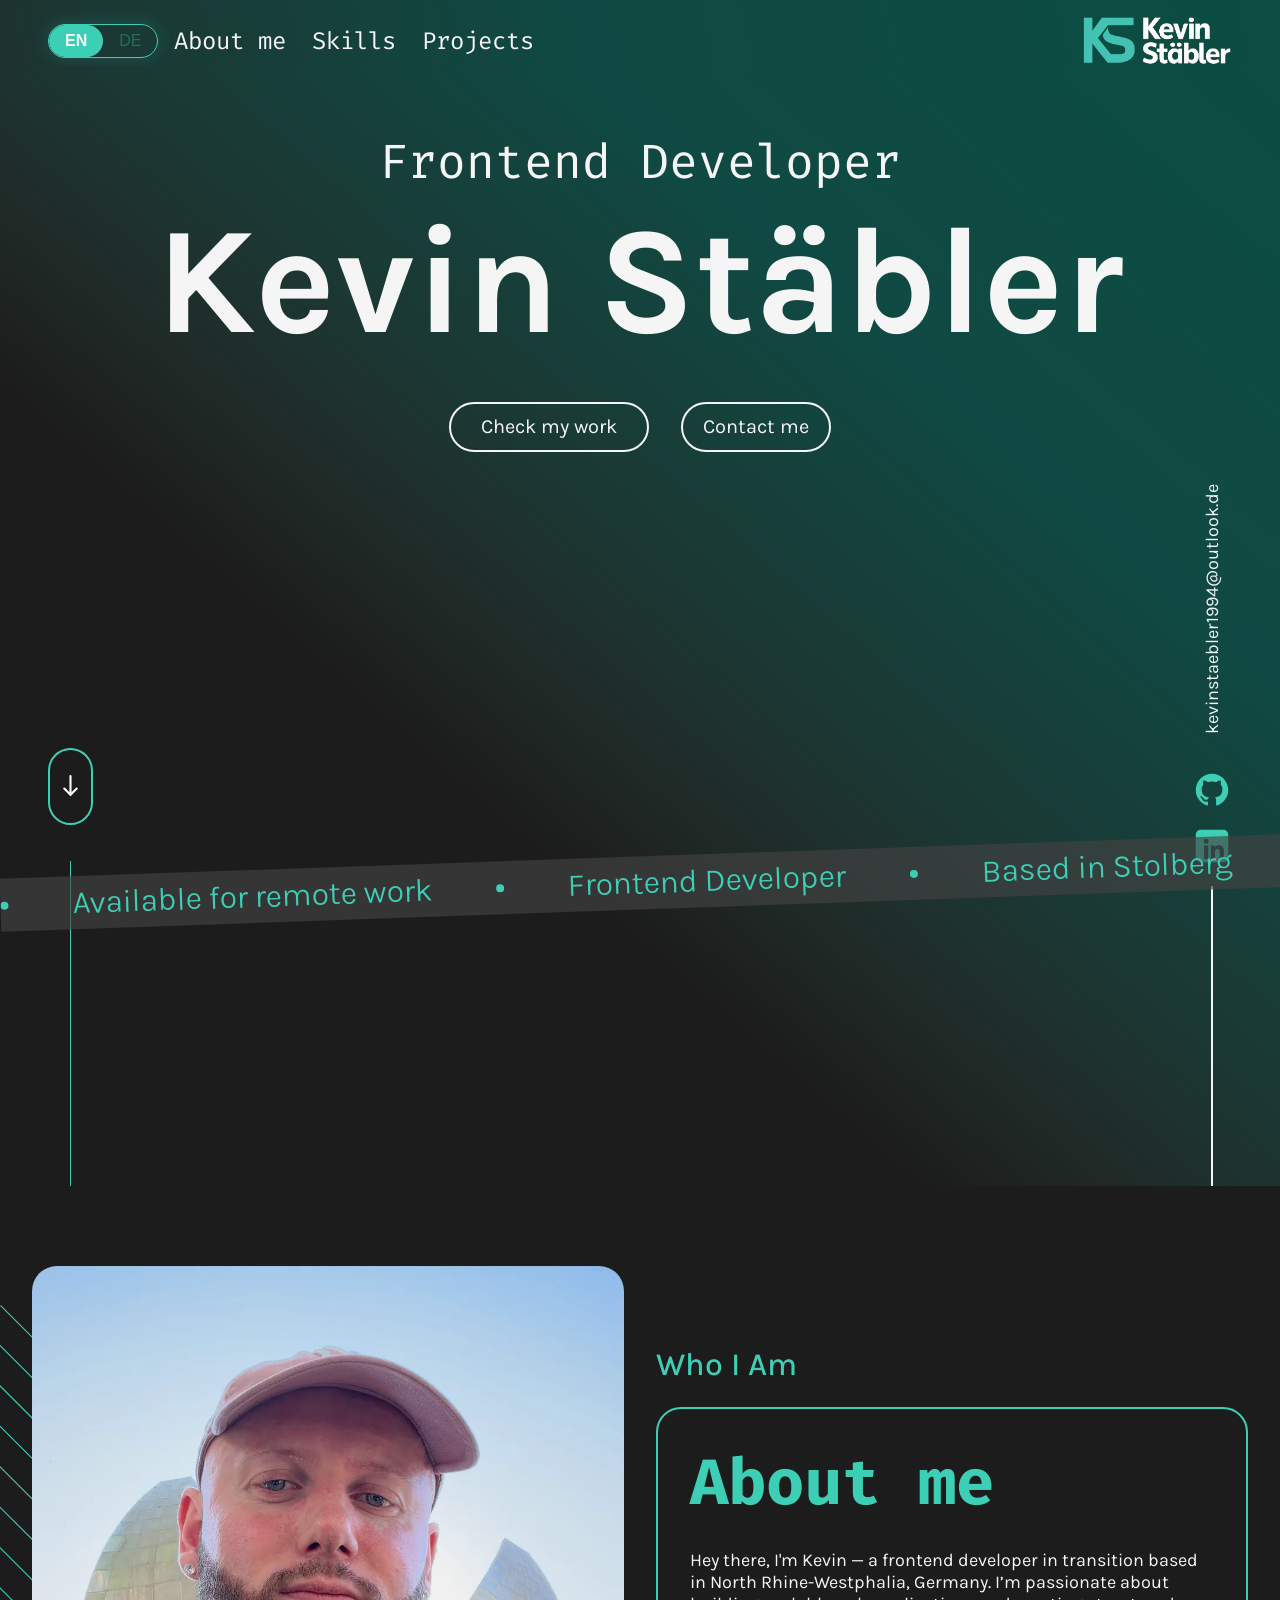
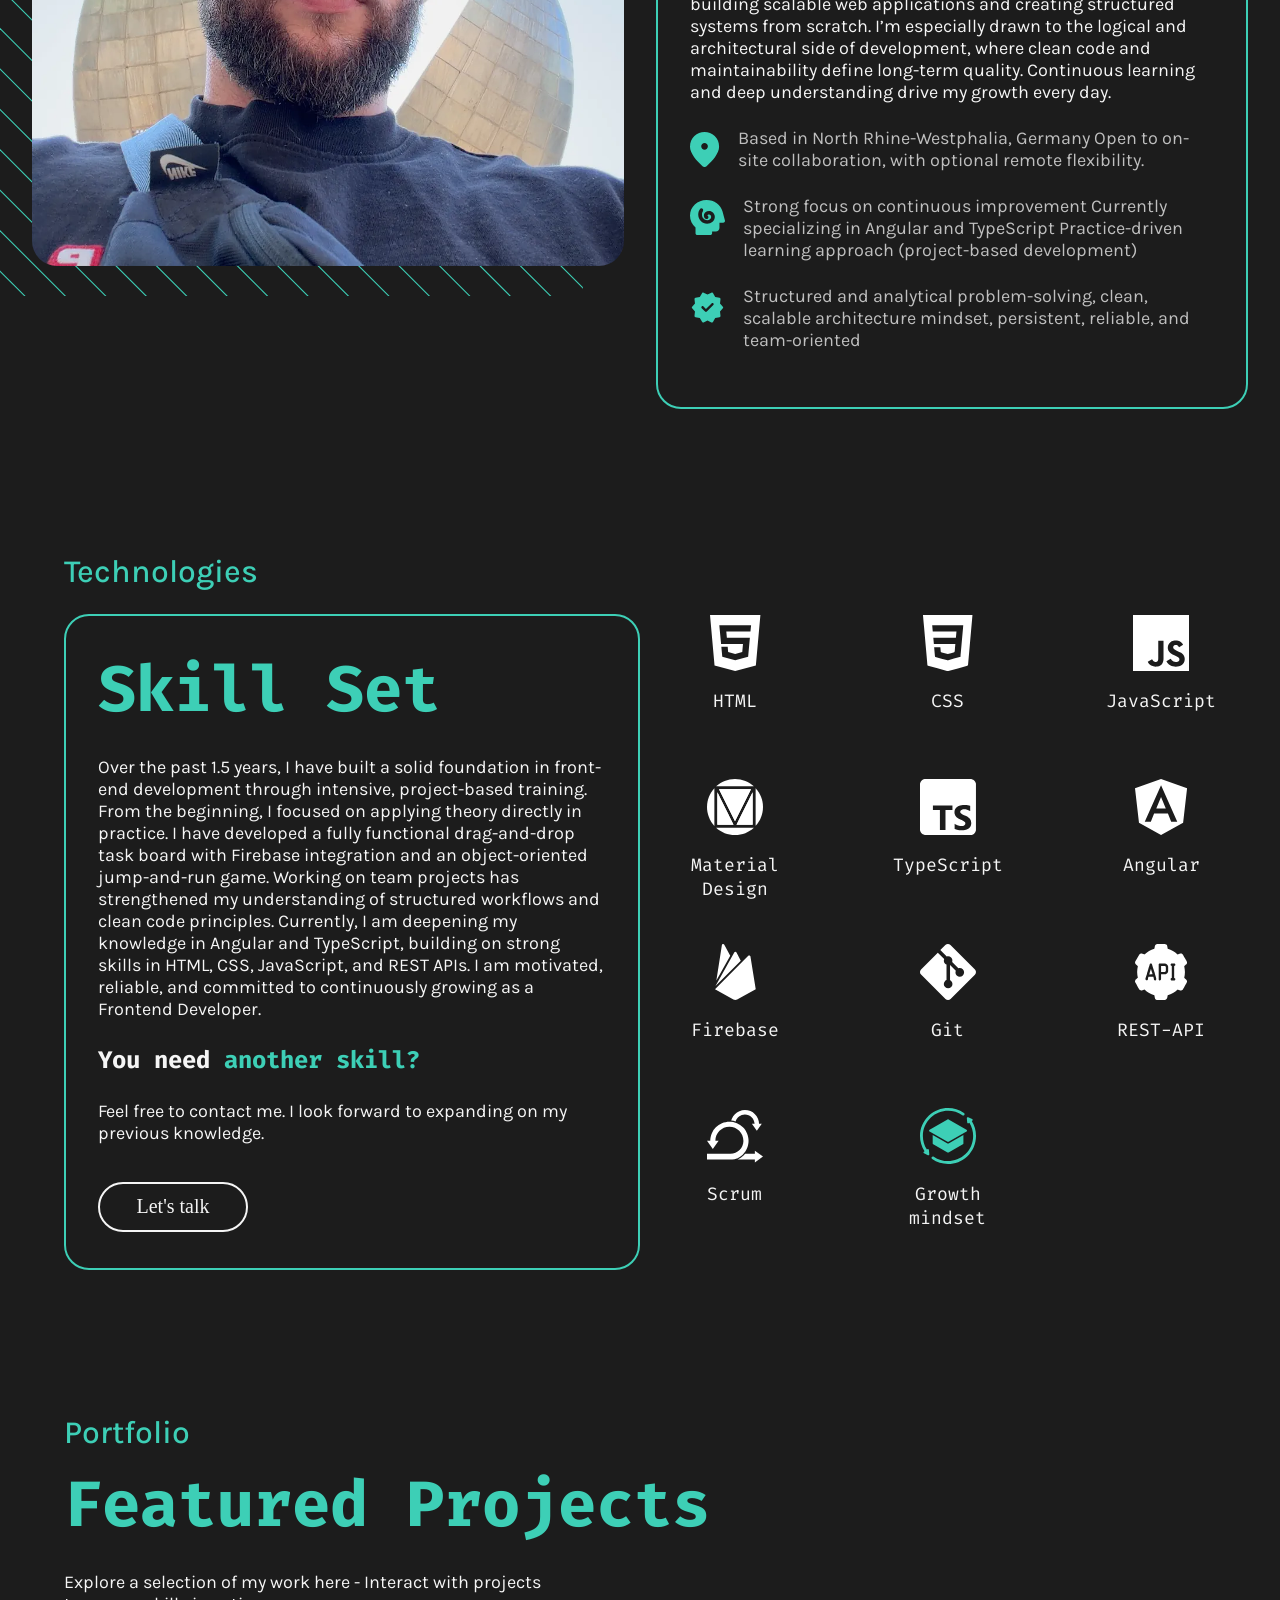
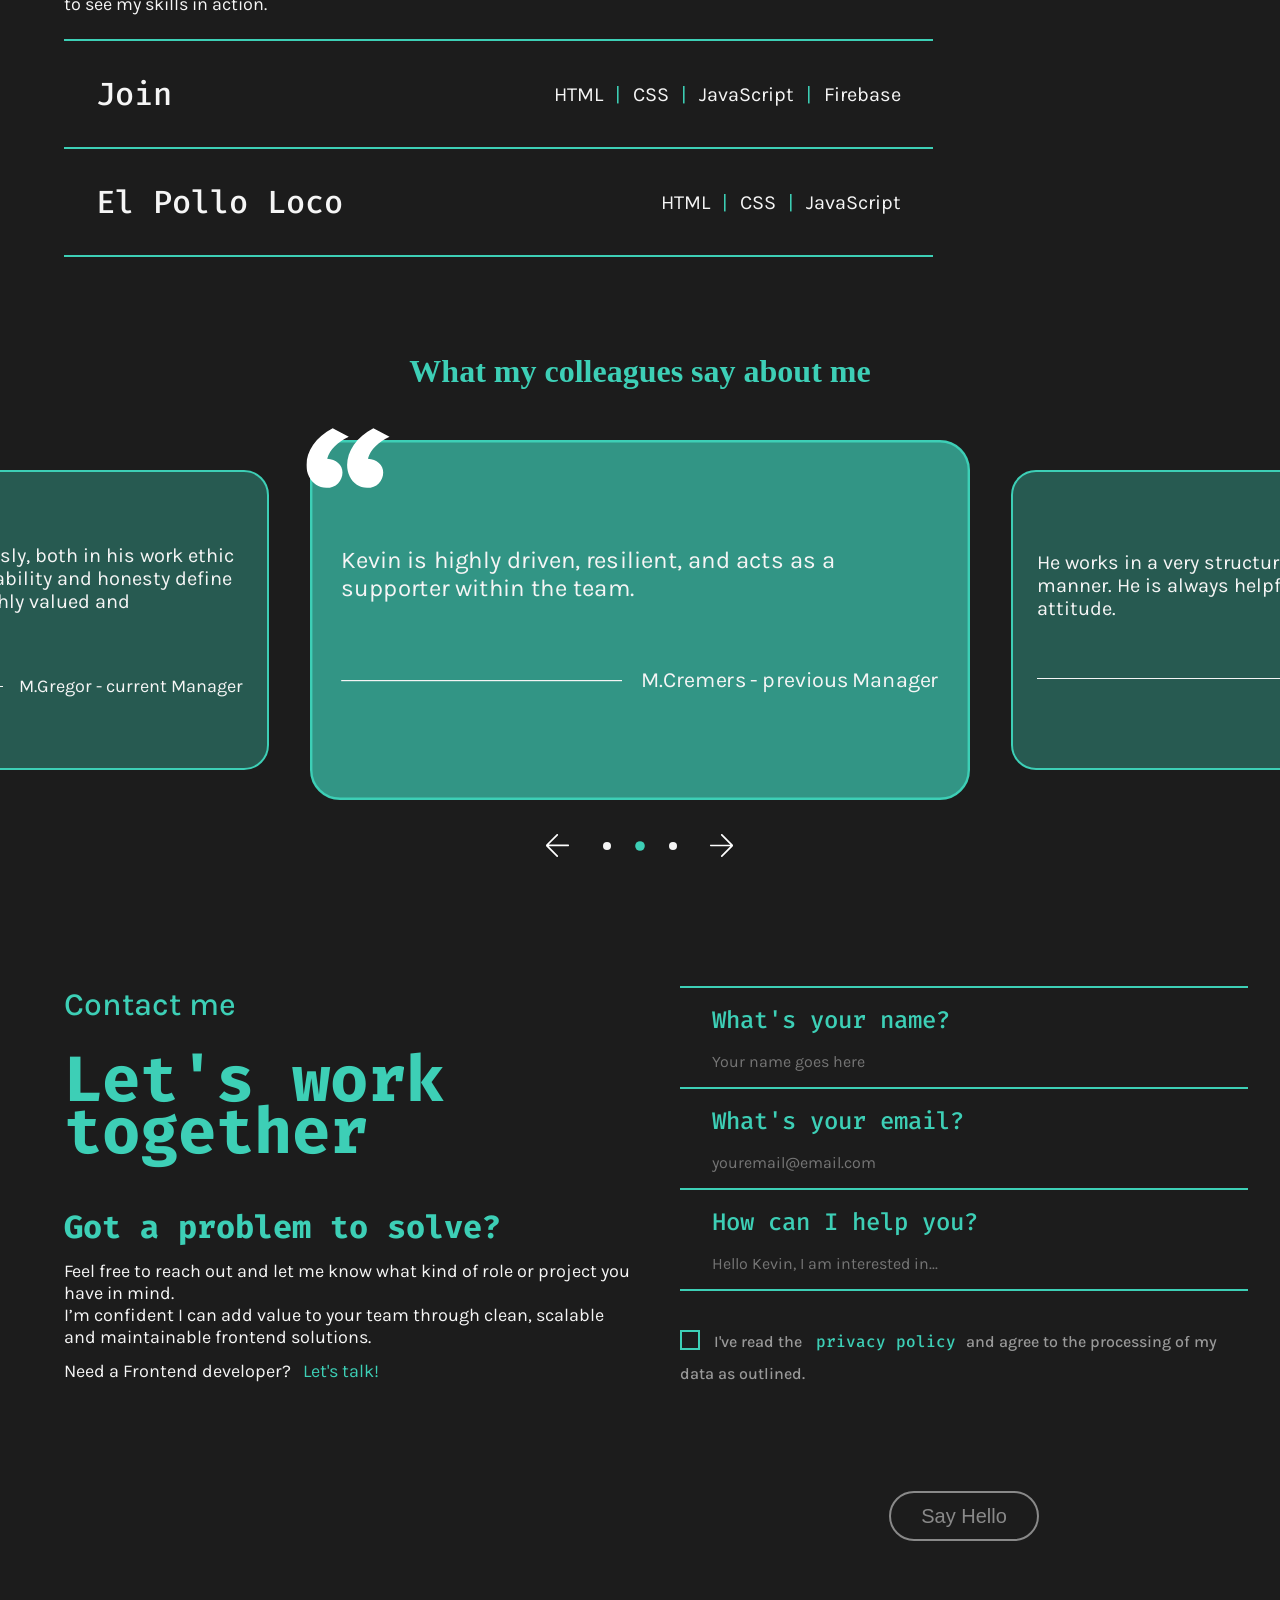
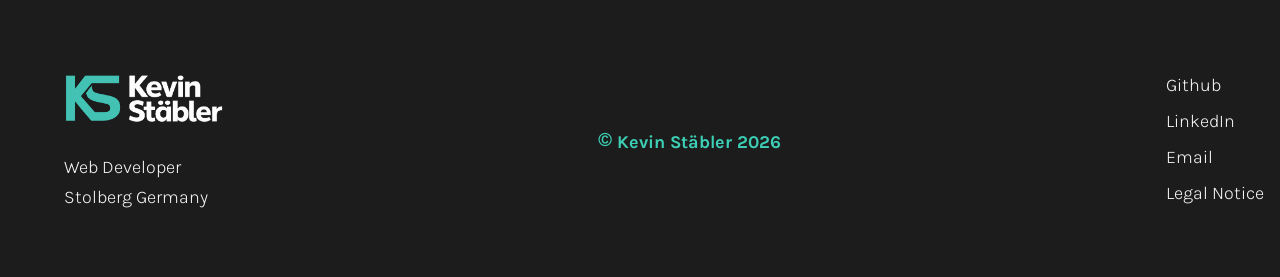
==== index.html @ 2c626080 "bug fixes" ====
<!doctype html>
<html lang="en">
  <head>
    <meta charset="UTF-8" />
    <meta name="viewport" content="width=device-width, initial-scale=1.0" />
    <link rel="stylesheet" href="css/base.css" />
    <link rel="stylesheet" href="css/keyframes.css">
    <link rel="stylesheet" href="css/sections/about.css">
    <link rel="stylesheet" href="css/sections/contact.css">
    <link rel="stylesheet" href="css/sections/footer.css">
    <link rel="stylesheet" href="css/sections/header.css">
    <link rel="stylesheet" href="css/sections/hero.css">
    <link rel="stylesheet" href="css/sections/project-modal.css">
    <link rel="stylesheet" href="css/sections/projects.css">
    <link rel="stylesheet" href="css/sections/references.css">
    <link rel="stylesheet" href="css/sections/skills.css">
    <link rel="stylesheet" href="css/sections/burger.css">

    <title>Portfolio</title>
  </head>
  <body>
    <div class="burger-menu" id="burger">
      <div class="burger-menu__content">
          <a data-i18n="header.about" href="#about">About me</a>
          <a data-i18n="header.skills" href="#skills">Skills</a>
          <a data-i18n="header.projects" href="#projects">Projects</a>
          <div class="lang-switch lang-switch--mobile" role="group" aria-label="Language switch">
          <button data-lang="en" id="lang-switch-en" class="lang-switch__option lang-switch__option--active" type="button" aria-pressed="true">EN</button>
          <button data-lang="de" id="lang-switch-de" class="lang-switch__option" type="button" aria-pressed="false">DE</button>
        </div>
        </div>

        
    </div>
    <header>
      <nav class="header__nav">
        <div class="lang-switch" role="group" aria-label="Language switch">
          <button data-lang="en" id="lang-switch-en" class="lang-switch__option lang-switch__option--active" type="button" aria-pressed="true">EN</button>
          <button data-lang="de" id="lang-switch-de" class="lang-switch__option" type="button" aria-pressed="false">DE</button>
        </div>
        <div class="header__menu">
          <a data-i18n="header.about" href="#about">About me</a>
          <a data-i18n="header.skills" href="#skills">Skills</a>
          <a data-i18n="header.projects" href="#projects">Projects</a>
        </div>
      </nav>
      <div class="header__logo">
        <img class="header__logo-image header__logo-image--default desktop"
          src="assets/images/name-default.png" alt="" />

        <img class="header__logo-image header__logo-image--hover desktop"
          src="assets/images/name-hover.png" alt="" />

        <img class="header__logo-image header__logo-image--default mobile"
          src="assets/images/initials-default.png" alt="" />

        <img class="header__logo-image header__logo-image--hover mobile"
          src="assets/images/initials-hover.png" alt="" />
      </div>

      <div class="header__burger dNone" id="burger-button">
        <img class="header__burger-image header__burger-image--default" src="assets/icons/burger-default.svg" alt="">
        <img class="header__burger-image header__burger-image--hover" src="assets/icons/burger-pressed.svg" alt="">
      </div>

    </header>
    <main>
      <section class="hero" id="hero">
        <div class="hero__main">
          <h1>Frontend Developer</h1>
          <h2>Kevin Stäbler</h2>
        </div>
        <div class="hero__main-buttons">
          <a class="hero__button hero__button--left" href="#projects">
            <span class="slide-wrapper slide-wrapper--left">
              <span data-i18n="hero.button_left" class="slide-text slide-text-1">Check my work</span>
              <span data-i18n="hero.button_left" class="slide-text slide-text-2">Check my work</span>
            </span>
          </a>

          <a class="hero__button hero__button--right" href="#contact">
            <span class="slide-wrapper slide-wrapper--right">
              <span data-i18n="hero.button_right" class="slide-text slide-text-1">Contact me</span>
              <span data-i18n="hero.button_right" class="slide-text slide-text-2">Contact me</span>
            </span>
          </a>
        </div>
  
        <div class="hero__side-elements">
          <div class="banner">
          <div class="banner__track">
            <p class="banner__status">
              <span class="banner__dot"></span>
              <span data-i18n="banner.remote">Available for remote work</span>

              <span class="banner__dot"></span>
              <span data-i18n="banner.job">Frontend Developer</span>

              <span class="banner__dot"></span>
              <span data-i18n="banner.location">Based in Stolberg</span>

              <span class="banner__dot"></span>
              <span data-i18n="banner.status">Open to work</span>
            </p>

            <p class="banner__status">
              <span class="banner__dot"></span>
              <span data-i18n="banner.remote">Available for remote work</span>

              <span class="banner__dot"></span>
              <span data-i18n="banner.job">Frontend Developer</span>

              <span class="banner__dot"></span>
              <span data-i18n="banner.location">Based in Stolberg</span>

              <span class="banner__dot"></span>
              <span data-i18n="banner.status">Open to work</span>
            </p>

            <p class="banner__status">
              <span class="banner__dot"></span>
              <span data-i18n="banner.remote">Available for remote work</span>

              <span class="banner__dot"></span>
              <span data-i18n="banner.job">Frontend Developer</span>

              <span class="banner__dot"></span>
              <span data-i18n="banner.location">Based in Stolberg</span>

              <span class="banner__dot"></span>
              <span data-i18n="banner.status">Open to work</span>
            </p>
          </div>
        </div>
          <div class="hero__side-left">
            <span class="image-wrapper"> <img src="assets/icons/arrow-down.svg" alt="" /></span>
          </div>
          <div class="hero__side-right">
            <div class="hero__mail">
              <p class="hero__mail-adress">kevinstaebler1994@outlook.de</p>
            </div>
            <div class="hero__social-icons">
              <a class="icon" href="#contact" target="_blank" rel="noopener noreferrer"
                ><img class="default dNone" src="assets/icons/mail.svg" alt="" /> <img class="hover dNone" src="assets/icons/mail-hover.svg" alt=""
              /></a>

              <a class="icon" href="https://github.com/kevinstaebler94" target="_blank" rel="noopener noreferrer"
                ><img class="default" src="assets/icons/Github.svg" alt="" /> <img class="hover" src="assets/icons/Github-hover.svg" alt=""
              /></a>

              <a class="icon" href="https://www.linkedin.com/in/kevin-stäbler-162866226" target="_blank" rel="noopener noreferrer"
                ><img class="default" src="assets/icons/Linkedin.svg" alt="" />
                <img class="hover" src="assets/icons/Linkedin-hover.svg" alt=""
              /></a>
            </div>
          </div>
        </div>
      </section>

      <section class="about" id="about">
        <div class="about__portrait-wrapper">
          <div class="about__portrait-container">
            <img src="assets/images/avatar.PNG" alt="" class="about__portrait-img" />
          </div>
        </div>
        <div class="about__content-wrapper">
          <h3 data-i18n="about.subtitle">Who I Am</h3>
          <div class="about__content">
            <h2 data-i18n="about.title">About me</h2>
            <p data-i18n="about.description">
              Hey there, I'm Kevin — a frontend developer in transition based in North Rhine-Westphalia, Germany. I’m passionate about
              building scalable web applications and creating structured systems from scratch. I’m especially drawn to the logical and
              architectural side of development, where clean code and maintainability define long-term quality. Continuous learning and deep
              understanding drive my growth every day.
            </p>
            <div class="about__details">
              <div class="about__location-wrapper">
                <img src="assets/icons/location-icon.svg" alt="" />
                <p data-i18n="about.location">
                  Based in North Rhine-Westphalia, Germany Open to on-site collaboration, with optional remote flexibility.
                </p>
              </div>

              <div class="about__focus-wrapper">
                <img src="assets/icons/mind-icon.svg" alt="" />
                <p data-i18n="about.focus">
                  Strong focus on continuous improvement Currently specializing in Angular and TypeScript Practice-driven learning approach
                  (project-based development)
                </p>
              </div>

              <div class="about__strengths-wrapper">
                <img src="assets/icons/check-icon.svg" alt="" />
                <p data-i18n="about.strengths">
                  Structured and analytical problem-solving, clean, scalable architecture mindset, persistent, reliable, and team-oriented
                </p>
              </div>
            </div>
          </div>
        </div>
      </section>

      <section class="skills" id="skills">
        <div class="skills__container">
          <h3 data-i18n="skills.subtitle">Technologies</h3>
          <div class="skills__content">
            <h2 data-i18n="skills.title">Skill Set</h2>
            <p data-i18n="skills.description" class="skills__description">
              Over the past 1.5 years, I have built a solid foundation in front-end development through intensive, project-based training.
              From the beginning, I focused on applying theory directly in practice. I have developed a fully functional drag-and-drop task
              board with Firebase integration and an object-oriented jump-and-run game. Working on team projects has strengthened my
              understanding of structured workflows and clean code principles. Currently, I am deepening my knowledge in Angular and
              TypeScript, building on strong skills in HTML, CSS, JavaScript, and REST APIs. I am motivated, reliable, and committed to
              continuously growing as a Frontend Developer.
            </p>

            <p class="skills__cta">
              <span data-i18n="skills.cta_prefix">You need</span>
              <span class="skills__highlight" data-i18n="skills.cta_highlight">another skill?</span>
            </p>

            <p data-i18n="skills.contact_text" class="skills__contact-text">
              Feel free to contact me. I look forward to expanding on my previous knowledge.
            </p>
            <a id="skills-button" class="skills__button skills__button--en" href="#contact">
              <span class="slide-wrapper">
                <span data-i18n="skills.button" class="slide-text slide-text-1">Let's talk</span>
                <span data-i18n="skills.button" class="slide-text slide-text-2">Let's talk</span>
              </span>
            </a>
          </div>
        </div>
        <div class="skills__technologies">
          <div class="skills__technology">
            <img src="assets/icons/HTML.svg" alt="" />
            <p>HTML</p>
          </div>

          <div class="skills__technology">
            <img src="assets/icons/CSS.svg" alt="" />
            <p>CSS</p>
          </div>

          <div class="skills__technology">
            <img src="assets/icons/JavaScript.svg" alt="" />
            <p>JavaScript</p>
          </div>

          <div class="skills__technology">
            <img src="assets/icons/Material-Design.svg" alt="" />
            <p>Material Design</p>
          </div>

          <div class="skills__technology">
            <img src="assets/icons/TypeScript.svg" alt="" />
            <p>TypeScript</p>
          </div>

          <div class="skills__technology">
            <img src="assets/icons/Angular.svg" alt="" />
            <p>Angular</p>
          </div>

          <div class="skills__technology">
            <img src="assets/icons/Firebase.svg" alt="" />
            <p>Firebase</p>
          </div>

          <div class="skills__technology">
            <img src="assets/icons/Git.svg" alt="" />
            <p>Git</p>
          </div>

          <div class="skills__technology">
            <img src="assets/icons/Rest-API.svg" alt="" />
            <p>REST-API</p>
          </div>

          <div class="skills__technology">
            <img src="assets/icons/Scrum.svg" alt="" />
            <p>Scrum</p>
          </div>

          <div class="skills__technology">
            <img src="assets/icons/Growth-Mindset.svg" alt="" />
            <p>Growth mindset</p>
          </div>
        </div>
      </section>

      <div id="project-modal-overlay" class="project-modal__overlay dNone"></div>
      <section id="project-modal" class="project-modal dNone">
        <div class="project-modal__wrapper">
          <div class="project-modal__content">
            <h2 id="project-modal-number" class="project-modal__number"></h2>
            <h3 id="project-modal-title" class="project-modal__title">Join</h3>
            <h4 data-i18n="modal.subtitle" class="project-modal__subtitle">What is this project about?</h4>
            <p data-i18n="modal.description" id="project-modal-description" class="project-modal__description">
              Task manager inspired by the Kanban System. Create and organize tasks using drag and drop functions, assign users and
              categories.
            </p>
            <div id="project-modal-skills" class="project-modal__skills"></div>
            <div class="project-modal__actions">
              <button>Github</button>
              <button>Live Test</button>
              <div class="project-modal__next-wrapper">
                <button data-i18n="modal.next" onclick="showNextProject()" class="project-modal__next project-modal__next--mobile">
              Next project
            </button>
              </div>
            </div>
          </div>
          <div class="project-modal__preview">
            <button onclick="closeProjectModal()" class="project-modal__close"></button>
            <img id="project-modal-img" src="assets/images/join-img.svg" alt="" />
            <button data-i18n="modal.next" onclick="showNextProject()" class="project-modal__next">Next project</button>
          </div>
        </div>
      </section>

      <section class="projects" id="projects">
        <h2>Portfolio</h2>
        <h3 data-i18n="projects.subtitle">Featured Projects</h3>
        <p data-i18n="projects.description">
          Explore a selection of my work here - Interact with projects to see my skills in action.
        </p>
        <div class="projects__left">
          <div onclick="openProjectModal('join')" data-project="join" class="project">
            <h4 class="project__title">Join</h4>
            <ul class="project__technologies">
              <li>HTML</li>
              <li>CSS</li>
              <li>JavaScript</li>
              <li>Firebase</li>
            </ul>
          </div>
          <div onclick="openProjectModal('elPolloLoco')" data-project="elPolloLoco" class="project">
            <h4 class="project__title">El Pollo Loco</h4>
            <ul class="project__technologies">
              <li>HTML</li>
              <li>CSS</li>
              <li>JavaScript</li>
            </ul>
          </div>
        </div>

        <div class="projects__preview" id="projects-preview">
          <img class="projects__preview-img" id="projects-preview-img" src="" alt="" />
        </div>
      </section>

      <section class="references" id="references">
        <h2 data-i18n="references.title">What my colleagues say about me</h2>
        <div class="references__content" id="referencesContent"></div>
        <div class="references__actions">
          <button class="arrowButton arrowButton--previous" id="previousRef">
            <img class="arrowButton__icon arrowButton__icon--default" src="/assets/icons/arrow-back.svg" alt="" />
            <img class="arrowButton__icon arrowButton__icon--hover" src="/assets/icons/arrow-back-hover.svg" alt="" />
          </button>
          <div class="references__selected-index" id="activeIndex">
            <div class="dot"></div>
            <div class="dot dot--active"></div>
            <div class="dot"></div>
          </div>
          
          <button class="arrowButton arrowButton--next" id="nextRef">
            <img class="arrowButton__icon arrowButton__icon--default" src="/assets/icons/arrow-forward.svg" alt="" />
            <img class="arrowButton__icon arrowButton__icon--hover" src="/assets/icons/arrow-forward-hover.svg" alt="" />
          </button>
        </div>
      </section>

      <section class="contact" id="contact">
        <div class="contact-info">
          <h2 data-i18n="contact.title">Contact me</h2>
          <h3 data-i18n="contact.subtitle">Let's work together</h3>
          <h4 data-i18n="contact.question">Got a problem to solve?</h4>
          <p>
            <span data-i18n="contact.description_1">Feel free to reach out and let me know what kind of role or project you have in mind.</span>

            <span class="contact-info__br" data-i18n="contact.description_2"
              >I’m confident I can add value to your team through clean, scalable and maintainable frontend solutions.</span
            >
          </p>
          <p>
            <span data-i18n="contact.cta_prefix">Need a Frontend developer?</span>
            <span class="contact-info__highlighter" data-i18n="contact.cta_highlight">Let's talk!</span>
          </p>
        </div>
        <form class="contact-form" id="contactForm">
          <label data-i18n="contact.form.name_label" for="name">What's your name?</label>
          <input
            data-i18n-placeholder="contact.form.name_placeholder"
            type="text"
            id="name"
            name="from_name"
            placeholder="Your name goes here"
            data-default="Your name goes here"
          />

          <label data-i18n="contact.form.email_label" for="email">What's your email?</label>
          <input
            data-i18n-placeholder="contact.form.email_placeholder"
            type="text"
            id="email"
            name="from_email"
            placeholder="youremail@email.com"
            data-default="youremail@email.com"
          />

          <label data-i18n="contact.form.message_label" for="message">How can I help you?</label>
          <input
            data-i18n-placeholder="contact.form.message_placeholder"
            id="message"
            name="message"
            placeholder="Hello Kevin, I am interested in..."
            data-default="Hello Kevin, I am interested in..."
          ></input>

          <label class="privacy" for="privacy">
            <input type="checkbox" id="privacy" />
            <span data-i18n="contact.form.privacy_prefix">I've read the</span>
            <span class="contact-form__highlighter">
              <a href="#" data-i18n="contact.form.privacy_link">privacy policy</a>
            </span>
            <span data-i18n="contact.form.privacy_suffix">and agree to the processing of my data as outlined.</span>
          </label>

          <span id="errorMessage" class="privacy__validation" data-i18n="contact.form.privacy_validation"
            >Please accept the privacy policy.</span
          >

           <span id="approvalMessage" class="approval__message" data-i18n="contact.form.approval_message"
            >Your message has been sent successfully.</span
          >

          <button disabled id="submitBtn" class="contact-form__submit" type="submit">
            <span class="slide-wrapper">
              <span data-i18n="contact.form.submit" class="slide-text slide-text-1">Say Hello</span>
              <span data-i18n="contact.form.submit" class="slide-text slide-text-2">Say Hello</span>
            </span>
          </button>
        </form>
      </section>
    </main>
    <footer class="footer footer--home">
      <div class="footer__brand">
        <img src="assets/images/name-default.png" alt="" />
        <h2>Web Developer</h2>
        <h3>Stolberg Germany</h3>
      </div>
      <div class="footer__copyright">
        <h2 class="footer__copyright-title">Kevin Stäbler 2026</h2>
      </div>
      <div class="footer__navigation">
        <a href="https://github.com/kevinstaebler94" class="footer__link" target="_blank" rel="noopener noreferrer">Github</a>
        <a href="https://www.linkedin.com/in/kevin-stäbler-162866226" class="footer__link" target="_blank" rel="noopener noreferrer"
          >LinkedIn
        </a>
        <a href="#" class="footer__link">Email</a>
        <a data-i18n="footer.legal" href="legal.html" class="footer__link footer__link--legal">Legal Notice</a>
      </div>
    </footer>

    <script src="js/translation.js"></script>
    <script src="js/projects-data.js"></script>
    <script src="js/reference-data.js"></script>
    <script src="js/project.js"></script>
    <script src="js/contact.js"></script>
    <script src="js/main.js"></script>
    <script src="https://cdn.jsdelivr.net/npm/@emailjs/browser@4/dist/email.min.js"></script>
    <script type="text/javascript">
      emailjs.init("61fPEDi_V4mIvXeEm");
    </script>
  </body>
</html>
---- css/base.css ----
/* ===========================
   BASE - Grundlegende Styles
   ===========================
   Hier gehören:
   - Resets (*-Selector)
   - body, html Styles
   - Grundlegende Typografie
   - Globale Farben & Variablen
   - Link-Styles (a-Tag)
   - Font-Imports
   =========================== */

:root {
  --spacing-xxxs: 0.25rem;
  --spacing-xxs: 0.5rem;
  --spacing-xs: 0.75rem;
  --spacing-sm: 1rem;
  --spacing-md: 1.5rem;
  --spacing-lg: 2rem;
  --spacing-xl: 3rem;
  --spacing-2xl: 4rem;
  --spacing-3xl: 5rem;
  --spacing-4xl: 10rem;
  --spacing-5xl: 15rem;
  --color-primary: #3dcfb6;
  --color-text: whitesmoke;
  --color-bg: #1c1c1c;
  --color-error: #c56a6a;
  --fs-xxs: 15px;
  --fs-xs: 1rem;
  --fs-sm: 1.125rem;
  --fs-ssm: 1.125rem;
  --fs-md: 1.25rem;
  --fs-lg: 1.5rem;
  --fs-xl: 2rem;
  --fs-2xl: 2.5rem;
  --fs-3xl: 3rem;
  --fs-4xl: 4rem;
  --fs-5xl: 5rem;
  --fs-6xl: 7.5rem;
  --fs-7xl: 8.5rem;
  --fs-8xl: 9.5rem;
  --br-25: 25px;
  --br-35: 35px;
  --border: 2px solid #3dcfb6;
  --fira: "firacode", monospace;
  --karla: "karla", system-ui, sans-serif;
  --bp-mobile: 480px;
  --bp-tablet: 768px;
  --bp-desktop: 1024px;
  --bp-large: 1440px;
}

@font-face {
  font-family: "firacode";
  src: url("../assets/fonts/FiraCode-VariableFont_wght.ttf") format("truetype");
  font-weight: 100 900;
  font-style: normal;
}

@font-face {
  font-family: "karla";
  src: url("../assets/fonts/Karla-VariableFont_wght.ttf") format("truetype");
  font-weight: 100 900;
  font-style: normal;
}

* {
  box-sizing: border-box;
  margin: 0;
  padding: 0;
  /* outline: 1px solid red; */
}

html {
  background-color: black;
  scroll-behavior: smooth;
}

body {
  font-size: 16px;
  max-width: 1440px;
  width: 100%;
  margin: 0 auto;
  background: linear-gradient(to top right, #1c1c1c 0%, #1c1c1c 36%, #202c29 45%, #1c3632 52%, #16403a 62%, #104943 72%, #0b4d42 100%);
  cursor: default;
  position: relative;
}

h1,
h2,
h3,
p {
  color: var(--color-text);
}

a {
  color: var(--color-text);
  text-decoration: none;
}

img {
  max-width: 100%;
  height: auto;
  display: block;
}

button {
  font-size: var(--fs-md);
  padding: var(--spacing-xs) var(--spacing-lg);
  border-radius: var(--br-35);
  border: 2px solid var(--color-text);
  color: var(--color-text);
  background-color: transparent;
  cursor: pointer;
}

.dNone {
  display: none;
}

::-webkit-scrollbar {
  width: 0;
}
---- css/keyframes.css ----
@keyframes banner {
  from {
    transform: translate3d(0, 0, 0);
  }
  to {
    transform: translate3d(-50%, 0, 0);
  }
}

@keyframes slideOut {
  0% {
    transform: translateX(0%);
  }
  100% {
    transform: translateX(-350%);
  }
}

@keyframes slideIn {
  0% {
    transform: translateX(350%);
  }
  100% {
    transform: translateX(0%);
  }
}

@keyframes bounce {
  0% {
    transform: translateY(0);
  }
  25% {
    transform: translateY(50%);
  }
  50% {
    transform: translateY(0);
  }
  75% {
    transform: translateY(-50%);
  }
  100% {
    transform: translateY(0);
  }
}

@keyframes approvalMessageIn {
  from {
    transform: translateX(100%);
    color: transparent;
  }

  to {
    transform: translateX(0);
    color: var(--color-primary);
  }
}

@keyframes approvalMessageOut {
  from {
    transform: translateX(0);
    color: var(--color-primary);
  }

  to {
    transform: translateX(100%);
    color: transparent;
  }
}
---- css/sections/about.css ----
.about__content-wrapper > h3 {
  font-size: clamp(var(--fs-lg), 5vw, var(--fs-xl));
  font-family: var(--karla);
  font-weight: 500;
  color: var(--color-primary);
  margin-bottom: var(--spacing-md);
  max-width: 612px;
  width: 100%;
}

.about__content > h2 {
  font-size: clamp(var(--fs-2xl), 5vw, var(--fs-4xl));
  font-family: var(--fira);
  font-weight: 700;
  color: var(--color-primary);
}

.about__content p {
  font-size: clamp(var(--fs-xxs), 3vw, var(--fs-sm));
  font-family: var(--karla);
}

.about__details p {
  color: rgba(245, 245, 245, 0.75);
}

.about {
  background-color: var(--color-bg);
  display: grid;
  grid-template-columns: repeat(auto-fit, minmax(min(100%, 437px), 1fr));
  column-gap: var(--spacing-lg);
  padding: 0 var(--spacing-lg) var(--spacing-2xl) var(--spacing-lg);
}

.about__portrait-wrapper {
  display: flex;
  justify-content: center;
  align-items: start;
  width: 100%;
  max-height: 600px;
  margin-top: var(--spacing-3xl);
}

.about__portrait-container {
  position: relative;
  max-width: 612px;
  width: 100%;
  height: 100%;
}

.about__portrait-container::before {
  content: "";
  position: absolute;
  top: 5%;
  left: -7%;
  width: 100%;
  height: 100%;
  background-image: url(/assets/images/portrait-bg.svg);
  background-size: cover;
  background-position: left;
  z-index: 0;
}

.about__portrait-img {
  border-radius: var(--br-25);
  width: 100%;
  height: 100%;
  object-fit: cover;
  display: block;
  position: relative;
  z-index: 1;
}

.about__content-wrapper {
  margin-top: var(--spacing-4xl);
  display: flex;
  flex-direction: column;
  justify-content: center;
  align-items: center;
}

.about__content {
  border: var(--border);
  border-radius: var(--br-25);
  height: fit-content;
  padding: clamp(var(--spacing-sm), 3vw, var(--spacing-lg));
  max-width: 612px;
  width: 100%;
}

.about__content > h2,
.about__content > p,
.about__details p {
  margin-bottom: var(--spacing-md);
}

.projects > h3,
.projects > p {
  margin-bottom: var(--spacing-md);
}

.about__details {
  display: flex;
  flex-direction: column;
}

.about__location-wrapper,
.about__focus-wrapper,
.about__strengths-wrapper {
  display: flex;
  gap: 18px;
}

.about__details img {
  height: 35px;
  margin-top: 5px;
}

@media (max-width: 768px) {
  .about {
    padding: 0 var(--spacing-xs) var(--spacing-2xl) var(--spacing-xs);
  }

  .about__portrait-container::before {
    content: none;
  }
}
---- css/sections/contact.css ----
.contact {
  background-color: var(--color-bg);
  display: grid;
  grid-template-columns: repeat(auto-fit, minmax(413px, 1fr));
  column-gap: var(--spacing-xl);
  padding: var(--spacing-2xl) var(--spacing-lg) var(--spacing-2xl) var(--spacing-2xl);
}

.contact-info > h2,
.contact-info > h3,
.contact-info > h4,
.contact-info__highlighter,
.contact-form__highlighter > a {
  color: var(--color-primary);
}

.contact-info > h2 {
  font-family: var(--karla);
  font-size: clamp(var(--fs-lg), 5vw, var(--fs-xl));
  font-weight: 500;
}

.contact-info > h3 {
  font-family: var(--fira);
  font-size: clamp(var(--fs-2xl), 5vw, var(--fs-4xl));
  font-weight: 700;
  line-height: 0.8;
  max-width: 11ch;
  hyphens: auto;
  margin: var(--spacing-lg) 0 var(--spacing-xl) 0;
}

.contact-info > h4 {
  font-family: var(--fira);
  font-size: clamp(var(--fs-lg), 5vw, var(--fs-xl));
  font-weight: 700;
  margin-bottom: var(--spacing-xs);
}

.contact-info > p {
  font-family: var(--karla);
  font-size: clamp(var(--fs-xxs), 3vw, var(--fs-sm));
}

.contact-info__br {
  display: block;
}

.contact-form > input,
.contact-form > textarea {
  background-color: var(--color-bg);
  border: none;
  color: whitesmoke;
  font-family: var(--karla);
  font-size: var(--fs-xs);
}

.contact-form > input:focus {
  background-color: var(--color-bg);
  border: none;
  outline: none;
  box-shadow: none;
  color: whitesmoke;
  font-size: var(--fs-xs);
}

.contact-form > label {
  color: var(--color-primary);
  border-top: 2px solid var(--color-primary);
  font-family: var(--fira);
  font-size: clamp(var(--fs-md), 4vw, var(--fs-lg));
  font-weight: 500;
}

.contact-form__checkbox-wrapper {
  color: whitesmoke;
  font-size: var(--fs-md);
  margin: var(--spacing-xl) 0;
  display: flex;
  justify-content: flex-start;
  align-items: center;
}

.contact-form__submit:not(:disabled):hover .slide-text-1 {
  animation: slideOut 3000ms linear infinite;
  color: var(--color-primary);
}

.contact-form__submit:not(:disabled):hover .slide-text-2 {
  animation: slideIn 3000ms linear infinite;
}

.contact-form__submit:not(:disabled):hover {
  border: 2px solid var(--color-primary);
}

input[type="checkbox"] {
  top: 3px;
  background-color: transparent;
  border: 2px solid var(--color-primary);
  width: 20px;
  height: 20px;
  cursor: pointer;
  appearance: none;
  position: relative;
}

input[type="checkbox"]:checked::after {
  content: "✔";
  color: var(--color-primary);
  position: absolute;
  top: -5px;
  left: 0;
  font-size: var(--fs-md);
}

input[type="checkbox"]::before {
  content: "";
  position: absolute;
  width: 30px;
  height: 30px;
  background-color: rgba(46, 204, 113, 0.2);
  border-radius: 50%;
  top: 50%;
  left: 50%;
  transform: translate(-50%, -50%) scale(0);
  transition: transform 125ms ease;
  z-index: 1;
}

input[type="checkbox"]:hover::before {
  transform: translate(-50%, -50%) scale(1);
  color: var(--color-primary);
}

.privacy > span:not(.contact-form__highlighter):not(.privacy__validation) {
  font-family: var(--karla);
  font-size: var(--fs-xs);
  color: rgb(153, 153, 153);
}

.contact-form__highlighter {
  font-family: var(--fira);
  font-size: var(--fs-xs);
}

.privacy__validation {
  font-size: var(--fs-xs);
  color: transparent;
  padding: var(--spacing-sm) 0 var(--spacing-xs) 0;
}

.approval__message {
  font-size: var(--fs-xs);
  padding-bottom: var(--spacing-md);
  color: transparent;
  transform: translateX(100%);
}

.approval__message--show {
  animation: approvalMessageIn 500ms ease-in-out forwards;
}

.approval__message--hide {
  animation: approvalMessageOut 500ms ease-in-out forwards;
}

input:-webkit-autofill,
input:-webkit-autofill:hover,
input:-webkit-autofill:focus,
input:-webkit-autofill:active {
  -webkit-box-shadow: 0 0 0 30px var(--color-bg) inset !important;
  -webkit-text-fill-color: whitesmoke !important;
  font-size: var(--fs-xs);
  font-family: var(--karla);
  min-height: 25px;
  line-height: normal;
  border: inherit;
  box-sizing: border-box;
}

input:-webkit-autofill::placeholder {
  -webkit-text-fill-color: rgb(153, 153, 153) !important;
  font-size: var(--fs-xs);
  font-family: var(--karla);
}

.contact-form__submit:disabled {
  cursor: default;
  opacity: 0.5;
}

.contact-form__submit:not(:disabled) {
  cursor: pointer;
  opacity: 1;
}

input::placeholder {
  font-size: var(--fs-xs);
  font-family: var(--karla);
}

input.error::placeholder {
  color: var(--color-error);
  font-size: var(--fs-xs);
  font-family: var(--karla);
}

.contact-info {
  display: flex;
  flex-direction: column;
  align-items: flex-start;
  justify-content: flex-start;
}

.contact-info > p:first-of-type {
  margin-bottom: var(--spacing-xs);
}

.contact-info__highlighter {
  margin-left: var(--spacing-xxs);
}

.contact-form > label:not(.privacy) {
  padding: var(--spacing-sm) 0 var(--spacing-sm) var(--spacing-lg);
}

.contact-form > input {
  padding: 0 0 var(--spacing-sm) var(--spacing-lg);
}

.contact-form {
  display: flex;
  flex-direction: column;
}

.contact-form__checkbox-wrapper > label {
  margin-left: var(--spacing-xs);
}

.privacy {
  padding-top: var(--spacing-lg);
}

.contact-form__submit {
  padding: var(--spacing-xs) var(--spacing-lg);
  display: inline-block;
  position: relative;
  overflow: hidden;
  height: 50px;
  width: 100%;
  max-width: 150px;
  display: block;
  align-self: center;
  margin-top: var(--spacing-sm);
}

.contact-form__submit > span {
  text-align: center;
}

.contact-form__submit .slide-text-1,
.contact-form__submit .slide-text-2 {
  top: 25%;
  left: 0;
  right: 0;
  text-align: center;
}

.contact-form__submit .slide-text-1 {
  position: absolute;
  transform: translateX(0%);
  transition: transform 125ms ease-in-out;
}

.contact-form__submit .slide-text-2 {
  position: absolute;
  transform: translateX(350%);
  transition: transform 125ms ease-in-out;
}

.contact-info > p {
  max-width: 65ch;
}

@media (max-width: 969px) {
  .contact {
    grid-template-columns: none;
    padding: var(--spacing-2xl) var(--spacing-sm);
  }

  .contact-info {
    margin-bottom: var(--spacing-2xl);
  }
}

@media (max-width: 480px) {
  .contact-form > label:not(.privacy) {
    padding: var(--spacing-sm) var(--spacing-xs);
  }

  .contact-form > input {
    padding: 0 0 var(--spacing-sm) var(--spacing-xs);
  }

  .privacy > span:not(.contact-form__highlighter):not(.privacy__validation) {
    font-size: var(--fs-xxs);
  }

  .contact-form__highlighter {
    font-size: var(--fs-xxs);
  }
}
---- css/sections/footer.css ----
.footer {
  display: flex;
  justify-content: space-between;
  align-items: center;
}

.footer--home {
  padding: var(--spacing-2xl) var(--spacing-sm) var(--spacing-2xl) var(--spacing-2xl);
  background-color: var(--color-bg);
}

.footer--legal {
  padding: var(--spacing-4xl) var(--spacing-sm) var(--spacing-2xl) var(--spacing-2xl);
}

.footer__brand {
  display: flex;
  flex-direction: column;
}

.footer__brand > img {
  margin-bottom: var(--spacing-lg);
  max-height: 50px;
}

.footer__brand > h2 {
  margin-bottom: var(--spacing-xxs);
}

.footer__copyright {
  display: flex;
  justify-content: center;
  align-items: center;
}

.footer__copyright > h2::before {
  display: inline-block;
  content: "©";
  transform: translate(-5px, -2px);
  font-size: var(--fs-md);
  color: var(--color-primary);
}

.footer__navigation {
  display: flex;
  flex-direction: column;
}

.footer__navigation > a {
  margin-bottom: var(--spacing-xxs);
  cursor: pointer;
}

.footer__brand > h2,
.footer__brand > h3,
.footer__navigation > a {
  font-size: clamp(var(--fs-xxs), 2.5vw, var(--fs-sm));
  font-family: var(--karla);
  font-weight: 300;
}

.footer__copyright > h2 {
  font-size: clamp(var(--fs-xxs), 2.5vw, var(--fs-sm));
  font-family: var(--karla);
  color: var(--color-primary);
}

.footer__navigation > a::before {
  content: "•";
  color: var(--color-primary);
  display: inline-block;
  transform: translate(-5px, 2px);
  opacity: 0;
  font-size: var(--fs-lg);
}

.footer__navigation > a:hover {
  color: var(--color-primary);
}

.footer__navigation > a:hover::before {
  opacity: 1;
}

@media (max-width: 768px) {
  .footer {
    flex-wrap: wrap;
    padding: var(--spacing-2xl) 0 var(--spacing-2xl) var(--spacing-sm);
  }

  .footer__brand {
    order: 1;
    flex: 0 0 80%;
    height: 150px;
  }

  .footer__navigation {
    order: 2;
    flex: 0 0 20%;
    text-align: left;
    height: 150px;
    /* padding-left: clamp(var(--spacing-md), 4vw, var(--spacing-2xl)); */
  }

  .footer__copyright {
    order: 3;
    flex: 0 0 100%;
    text-align: center;
    margin-top: var(--spacing-lg);
  }

  .footer__brand > img {
    max-width: clamp(100px, 80%, 160px);
  }
}

@media (max-width: 480px) {
  .footer__brand {
    flex: 0 0 70%;
  }

  .footer__navigation {
    flex: 0 0 30%;
  }
}
---- css/sections/header.css ----
header {
  width: 100%;
  display: flex;
  justify-content: space-between;
  align-items: center;
  padding: var(--spacing-sm) var(--spacing-xl) 0 var(--spacing-xl);
  font-family: var(--fira);
}

.mobile {
  display: none;
}

.header__nav {
  display: flex;
  justify-content: space-around;
  align-items: center;
  gap: var(--spacing-sm);
}

.lang-switch {
  display: inline-flex;
  align-items: center;
  padding: 0;
  border: 1px solid var(--color-primary);
  border-radius: 999px;
  background-color: transparent;
  box-shadow: 0 0 18px rgba(61, 207, 182, 0.2);
  overflow: hidden;
  transition:
    box-shadow 125ms ease,
    border-color 125ms ease;
}

.lang-switch__option {
  padding: var(--spacing-xxs) var(--spacing-sm);
  border: none;
  background: transparent;
  color: #3dcfb757;
  font-size: var(--fs-xs);
  line-height: 1;
  border-radius: 999px;
  transition:
    background-color 125ms ease,
    color 125ms ease;
}

.lang-switch:has(.lang-switch__option:hover) {
  box-shadow: 0 0 10px rgba(46, 204, 113, 0.7);
}

.lang-switch:has(.lang-switch__option--active:hover) .lang-switch__option:not(.lang-switch__option--active) {
  color: var(--color-primary);
}

.lang-switch__option--active {
  background-color: var(--color-primary);
  font-weight: 700;
  color: #f5f7f7;
}

.header__menu > a {
  margin-right: var(--spacing-sm);
  position: relative;
  font-size: var(--fs-lg);
}

.header__menu a:hover::before {
  content: "•";
  transform: translate(-50%, 15%);
  color: var(--color-primary);
  position: absolute;
  top: 50%;
  left: 50%;
}

.header__logo {
  height: 50px;
  width: 150px;
  position: relative;
}

.header__logo-image {
  width: 100%;
  height: 100%;
  cursor: pointer;
}

.header__logo-image--hover {
  position: absolute;
  top: 0;
  left: 0;
  opacity: 0;
}

.header__logo:hover .header__logo-image--default {
  opacity: 0;
}

.header__logo:hover .header__logo-image--hover {
  opacity: 1;
}

.header__logo .header__menu {
  display: flex;
  gap: var(--spacing-md);
}

.header__burger {
  position: relative;
  z-index: 6;
  width: 40px;
  height: 40px;
}

.header__burger-image {
  position: absolute;
  top: 0;
  left: 0;
}

.header__burger-image--default {
  opacity: 1;
}

.header__burger-image--hover {
  opacity: 0;
}

.header__burger-image--default:hover {
  opacity: 0;
}

.header__burger-image--hover:hover {
  opacity: 1;
}

@media (max-width: 969px) {
  .header__nav {
    display: none;
  }

  .header__burger,
  .header__return {
    display: flex;
  }

  .header__return {
    margin-top: var(--spacing-lg);
    height: 25px;
  }

  .burger-menu__content > a {
    width: 110px;
    text-align: left;
  }

  .desktop {
    display: none;
  }

  .mobile {
    display: block;
  }

  .header__logo-image {
    width: auto;
  }
}
---- css/sections/hero.css ----
.hero {
  background: linear-gradient(to top right, #1c1c1c 0%, #1c1c1c 36%, #202c29 45%, #1c3632 52%, #16403a 62%, #104943 72%, #0b4d42 100%);
  display: flex;
  flex-direction: column;
  justify-content: center;
  align-items: center;
  row-gap: var(--spacing-lg);
  padding-top: var(--spacing-4xl);
  overflow-x: hidden;
  position: relative;
  min-height: 100vh;
  min-height: 100dvh;
}

.hero__main {
  display: flex;
  flex-direction: column;
  align-items: center;
  position: relative;
  z-index: 3;
}

.hero__main > h1 {
  font-size: clamp(var(--fs-lg), 5.5vw, var(--fs-3xl));
  font-family: var(--fira);
  font-weight: 400;
}

.hero__main > h2 {
  font-size: clamp(var(--fs-3xl), 14.5vw, var(--fs-8xl));
  font-family: var(--karla);
}

.hero__main-buttons {
  order: 3;
  display: flex;
  gap: var(--spacing-lg);
  width: 100%;
  justify-content: center;
}

.hero__main-buttons .slide-text {
  font-family: var(--karla);
}

.hero__button--left {
  max-width: 200px;
}

.hero__button--left,
.hero__button--right {
  display: inline-block;
  position: relative;
  overflow: hidden;
  height: 50px;
  width: 100%;
}

.hero__button--left .slide-text-1,
.hero__button--left .slide-text-2,
.hero__button--right .slide-text-1,
.hero__button--right .slide-text-2 {
  top: 24%;
  left: 0;
  right: 0;
  text-align: center;
}

.hero__button--left .slide-text-1,
.hero__button--right .slide-text-1 {
  position: absolute;
  transform: translateX(0%);
  transition: transform 125ms ease-in-out;
}

.hero__button--left .slide-text-2,
.hero__button--right .slide-text-2 {
  position: absolute;
  transform: translateX(350%);
  transition: transform 125ms ease-in-out;
}

.hero__button--right {
  max-width: 150px;
}

.hero__mail p {
  cursor: pointer;
  font-size: var(--fs-sm);
  font-family: var(--karla);
}

.hero__mail p:hover {
  color: var(--color-primary);
}

.hero__social-icons > a {
  position: relative;
}

.icon .hover {
  opacity: 0;
  position: absolute;
  top: 0;
  left: 0;
}

.icon .hover:hover {
  opacity: 1;
}

.icon .default:hover {
  opacity: 0;
}

.hero__social-icons > a:hover::after {
  content: "•";
  position: absolute;
  right: -10%;
  top: 10%;
  transform: translate(115%, 10%);
  color: var(--color-primary);
  font-size: var(--fs-lg);
}

.icon {
  display: inline-block;
  position: relative;
}

.icon > img {
  width: 40px;
  height: 40px;
}

.banner {
  width: 120%;
  padding: clamp(4px, 1.75vw, 8px) 0;
  display: flex;
  align-items: center;
  position: absolute;
  bottom: 25%;
  z-index: 2;
  background-color: rgb(67, 67, 67, 0.65);
  transform: rotate(-2deg);
  overflow: hidden;
  white-space: nowrap;
}

.banner__track {
  display: flex;
  align-items: center;
  gap: var(--spacing-2xl);
  animation: banner 12s linear infinite;
}

.banner__status {
  display: inline-flex;
  align-items: center;
  gap: var(--spacing-2xl);
  flex-shrink: 0;
  color: #3dcfb6;
  font-size: var(--spacing-lg);
  font-family: var(--karla);
  font-weight: 350;
}

.banner__dot {
  height: 8px;
  width: 8px;
  display: flex;
  align-items: center;
  gap: var(--spacing-2xl);
  background: #3dcfb6;
  border-radius: 50%;
}

.hero__side-elements {
  order: 5;
  display: flex;
  justify-content: space-between;
  align-items: end;
  width: 100%;
  position: relative;
  margin-top: auto;
}

.hero__side-left {
  display: flex;
  flex-direction: column;
  align-items: center;
  gap: 20px;
  margin-left: var(--spacing-xl);
}

.hero__side-left::after {
  content: "";
  width: 1.5px;
  height: 400px;
  background-color: var(--color-primary);
  display: block;
}

.hero__side-right {
  display: flex;
  flex-direction: column;
  align-items: center;
  gap: 20px;
  margin-right: var(--spacing-xl);
}

.hero__side-right::after {
  content: "";
  width: 1.5px;
  height: 300px;
  background-color: var(--color-text);
  display: block;
}

.hero__mail {
  writing-mode: vertical-rl;
  text-orientation: mixed;
  white-space: nowrap;
  transform: rotate(180deg);
}

.hero__mail > a {
  transform: rotate(180deg);
}

.hero__social-icons {
  display: flex;
  flex-direction: column;
  row-gap: var(--spacing-sm);
}

.hero__button {
  font-size: clamp(var(--fs-xs), 4vw, var(--fs-md));
  font-family: var(--karla);
  border-radius: var(--br-35);
  border: 2px solid var(--color-text);
  color: var(--color-text);
  background-color: transparent;
  cursor: pointer;
  white-space: nowrap;
  transition:
    color 125ms ease,
    border-color 125ms ease;
}

.hero__button--left:hover,
.hero__button--right:hover {
  border: 2px solid var(--color-primary);
}

.hero__button--left:hover .slide-text-1,
.hero__button--right:hover .slide-text-1 {
  animation: slideOut 3000ms linear infinite;
  color: var(--color-primary);
}

.hero__button--left:hover .slide-text-2,
.hero__button--right:hover .slide-text-2 {
  animation: slideIn 3000ms linear infinite;
}

.slide-text-2 {
  color: var(--color-primary);
}

.image-wrapper {
  border: 2px solid var(--color-primary);
  border-radius: var(--br-25);
  padding: clamp(var(--spacing-sm), 4.5vw, var(--spacing-md)) clamp(var(--spacing-xxxs), 4.5vw, var(--spacing-xxs));
  margin-bottom: var(--spacing-sm);
  cursor: pointer;
}

.image-wrapper > img {
  height: clamp(15px, 5vw, 25px);
}

.image-wrapper > img {
  animation: bounce 1500ms linear infinite;
}

@media (max-width: 768px) {
  .hero__mail-adress {
    display: none;
  }

  .icon > img:first-of-type {
    display: inline-block;
  }

  .icon > img {
    width: 30px;
    height: 30px;
    display: inline-block;
  }
}

@media (max-width: 480px) {
  .hero__main-buttons {
    padding: 0 clamp(var(--spacing-sm), 2vw, var(--spacing-md));
  }
}

@media (min-height: 600px) and (max-height: 950px) {
  .hero {
    padding-top: var(--spacing-2xl);
  }

  .banner {
    bottom: 40%;
  }

  .hero__side-left::after {
    height: 325px;
  }
}
---- css/sections/project-modal.css ----
.project-modal__overlay {
  position: fixed;
  inset: 0;
  max-width: 1440px;
  min-height: 100dvh;
  margin: 0 auto;
  z-index: 100;
  overflow-y: auto;
  background-color: var(--color-bg);
}

.project-modal {
  max-height: 95vh;
  width: 90%;
  max-width: 1440px;
  background: linear-gradient(to top right, #1c1c1c 0%, #1c1c1c 32%, #202c29 42%, #1c3632 52%, #16403a 62%, #104943 72%, #0b4d42 100%);
  border-radius: var(--br-25);
  border: var(--border);
  position: fixed;
  top: 50%;
  left: 50%;
  transform: translate(-50%, -50%);
  z-index: 999;
  overflow-y: auto;
}

.project-modal__wrapper {
  display: grid;
  grid-template-columns: repeat(auto-fit, minmax(clamp(200px, 50%, 402px), 1fr));
  height: 100%;
  padding: clamp(var(--spacing-sm), 4vw, var(--spacing-2xl)) clamp(var(--spacing-sm), 4vw, var(--spacing-2xl));
  gap: var(--spacing-lg);
}

.project-modal__content {
  display: flex;
  flex-direction: column;
}

.project-modal__subtitle {
  margin-top: var(--spacing-sm);
  font-size: clamp(var(--fs-lg), 5vw, var(--fs-xl));
  color: var(--color-primary);
}

.project-modal__description {
  margin-top: var(--spacing-sm);
  max-width: 48ch;
  overflow-wrap: break-word;
  font-size: clamp(var(--fs-sm), 4vw, var(--fs-md));
  color: var(--color-text);
}

.project-modal__skills {
  display: flex;
  justify-content: flex-start;
  flex-wrap: wrap;
  column-gap: var(--spacing-md);
}

.project-modal__skill {
  display: flex;
  align-items: center;
  gap: var(--spacing-xxs);
  margin-top: var(--spacing-md);
}

.project-modal__actions {
  margin-top: var(--spacing-lg);
  display: flex;
  gap: var(--spacing-lg);
}

.project-modal__skill > img {
  height: clamp(20px, 4vh, 32px);
  filter: brightness(0) saturate(100%) invert(72%) sepia(100%) saturate(309%) hue-rotate(109deg) brightness(86%) contrast(87%);
}

.project-modal__preview {
  display: flex;
  flex-direction: column;
  justify-content: center;
  align-items: end;
}

.project-modal__close {
  width: fit-content;
  border: none;
  margin: 0;
  padding: 0;
}

.project-modal__close::after {
  content: "";
  display: inline-block;
  width: 20px;
  height: 20px;
  mask: url("../../assets/icons/close.svg") no-repeat center;
  mask-size: contain;
  background-color: var(--color-text);
  transition:
    transform 125ms ease-in-out,
    background-color 125ms ease-in-out;
}

.project-modal__close:hover:after {
  transform: scale(1.3);
  background-color: var(--color-primary);
}

.project-modal__preview > img {
  width: clamp(250px, 85vw, 650px);
  height: auto;
  margin: var(--spacing-lg) 0 var(--spacing-2xl) 0;
  align-self: center;
}

.project-modal__next {
  display: inline-flex;
  align-items: center;
  gap: 6px;
  width: fit-content;
  margin: 0;
  padding: 0;
  border: none;
  color: var(--color-primary);
}

.project-modal__next:hover {
  color: var(--color-text);
}

.project-modal__next:hover::after {
  transform: scale(1.1) translateX(5px);
}

.project-modal__next::after {
  content: "";
  display: inline-block;
  width: 20px;
  height: 28px;
  margin-left: var(--spacing-xs);
  mask: url("../../assets/icons/arrow-forward.svg") no-repeat center;
  mask-size: contain;
  background-color: var(--color-primary);
  transition:
    transform 125ms ease-in-out,
    scale 125ms ease-in-out;
}

.project-modal__number {
  font-size: clamp(var(--fs-5xl), 10vw, var(--fs-6xl));
  color: var(--color-primary);
}

.project-modal__title {
  font-size: var(--fs-5xl);
  font-size: clamp(var(--fs-3xl), 10vw, var(--fs-4xl));
}

.project-modal__skill > p {
  font-size: var(--fs-xs);
}

.project-modal__actions > button {
  font-size: clamp(var(--fs-sm), 4vw, var(--fs-md));
  color: var(--color-text);
  padding: clamp(var(--spacing-xs), 2vw, var(--spacing-sm)) clamp(var(--spacing-sm), 2vw, var(--spacing-lg));
  transition:
    border-color 125ms ease-in-out,
    color 125ms ease-in-out;
}

.project-modal__actions > button:hover {
  border-color: var(--color-primary);
  color: var(--color-primary);
}

.project-modal__actions > button:hover:after {
  transform: scale(1.1) translateX(3px) translateY(-3px);
}

.project-modal__actions > button:after {
  content: "";
  display: inline-block;
  width: 22px;
  height: 12px;
  margin-left: 5px;
  mask: url("../../assets/icons/arrow-outward.svg") no-repeat center;
  mask-size: contain;
  background-color: var(--color-primary);
  transition:
    transform 125ms ease-in-out,
    scale 125ms ease-in-out;
}

.project-modal__next--mobile {
  display: none;
}

@media (max-width: 1024px) {
  .project-modal__content {
    order: 2;
  }

  .project-modal__next {
    display: none;
  }

  .project-modal__next--mobile {
    display: inline-flex;
  }

  .project-modal__preview > img {
    margin: var(--spacing-lg) 0 0 0;
  }

  .project-modal__actions {
    display: flex;
    flex-wrap: wrap;
  }

  .project-modal__next-wrapper {
    flex: 1 1 100%;
    display: flex;
    justify-content: flex-end;
  }
}

@media (max-width: 600px) {
  .project-modal__actions {
    justify-content: center;
  }
}
---- css/sections/projects.css ----
.projects {
  color: var(--color-text);
  display: grid;
  grid-template-columns: 1.25fr 0.5fr;
  padding: var(--spacing-3xl) 0 var(--spacing-2xl) var(--spacing-2xl);
  background-color: var(--color-bg);
}

.project {
  position: relative;
  border-top: 2px solid var(--color-primary);
  cursor: pointer;
  display: flex;
  justify-content: space-between;
  align-items: center;
  padding: var(--spacing-lg);
}

.project:hover {
  transition: 125ms ease-in-out;
  background-color: rgba(61, 207, 182, 0.35);
}

.project:nth-last-child(1) {
  border-bottom: 2px solid var(--color-primary);
}

.project__technologies {
  list-style: none;
  display: flex;
  justify-content: center;
  align-items: center;
}

.project__technologies > li {
  font-family: var(--karla);
  font-weight: 400;
  font-size: clamp(var(--fs-sm), 4vw, var(--fs-md));
}

.project__technologies > li:not(:last-child)::after {
  content: "|";
  display: inline-block;
  transform: translateY(0);
  align-items: center;
  color: #3dcfb6;
  padding: 0 clamp(var(--spacing-xxxs), 1.5vw, var(--spacing-xs));
}

.projects h2,
.projects h3,
.projects p {
  grid-column: 1 / -1;
}

.projects > h2 {
  margin-bottom: var(--spacing-xs);
  font-size: clamp(var(--fs-lg), 5vw, var(--fs-xl));
  font-family: var(--karla);
  font-weight: 500;
  color: var(--color-primary);
}

.projects > p {
  max-width: 45ch;
  font-size: clamp(var(--fs-xs), 3vw, var(--fs-sm));
  font-family: var(--karla);
}

.projects__left > div {
  grid-column: 1;
}

.projects__preview {
  grid-column: 2;
  position: relative;
}

.projects__preview-img {
  width: 80%;
  position: relative;
  z-index: 2;
  left: 20px;
}

.projects__preview::after {
  content: "";
  position: absolute;
  top: 20px;
  left: 40px;
  right: 30px;
  bottom: -10px;
  background-image: url("../../assets/images/portrait-bg.svg");
  background-repeat: repeat;
  opacity: 0;
  z-index: 1;
  border-radius: var(--br-35);
}

.projects__preview--active::after {
  opacity: 1;
}

.projects > h3 {
  font-size: clamp(var(--fs-2xl), 5vw, var(--fs-4xl));
  font-family: var(--fira);
  font-weight: 700;
  color: var(--color-primary);
  margin-bottom: var(--spacing-md);
}

.projects > p {
  margin-bottom: var(--spacing-md);
}

.project {
  position: relative;
}

.project__title {
  font-size: clamp(var(--fs-lg), 4vw, var(--fs-xl));
  font-family: var(--fira);
  font-weight: 500;
}

.project__title:after {
  content: "";
  position: absolute;
  background-image: url("../../assets/icons/arrow-outward.svg");
  background-repeat: no-repeat;
  background-position: center;
  opacity: 0;
  transition: transform 125ms ease-in-out;
  padding: 10px 30px 0 0;
  display: inline-block;
  height: 5px;
  top: 45px;
  transform: translateX(5px);
}

.project:hover .project__title::after {
  opacity: 1;
}

@media (max-width: 1024px) {
  .projects {
    padding: 0 var(--spacing-lg) var(--spacing-2xl) var(--spacing-lg);
  }

  .projects__preview {
    display: none;
  }

  .projects__left {
    grid-column: 1 / -1;
  }
}

@media (max-width: 969px) {
  .projects {
    padding: 0 var(--spacing-xs) var(--spacing-2xl) var(--spacing-xs);
  }
}

@media (max-width: 635px) {
  .project {
    flex-direction: column;
    align-items: start;
    padding-left: 0;
    padding-right: 0;
  }

  .project__title {
    padding-bottom: var(--spacing-xs);
  }
}
---- css/sections/references.css ----
.references {
  background-color: var(--color-bg);
  overflow: hidden;
  display: flex;
  flex-direction: column;
}

.references__card {
  background-color: rgba(61, 207, 182, 0.35);
  width: 100%;
  min-height: 300px;
  border: 2px solid var(--color-primary);
  border-radius: var(--br-25);
  padding: clamp(var(--spacing-xs), 2.5vw, var(--spacing-lg)) clamp(var(--spacing-xs), 2.5vw, var(--spacing-md));
  display: flex;
  flex-direction: column;
  justify-content: space-evenly;
  flex: 0 0 clamp(250px, 50%, 550px);
}

.references__card:nth-child(2) {
  background-color: rgba(61, 207, 183, 0.678);
  scale: 1.2;
  transition: opacity 125ms ease-in-out;
  position: relative;
}

.references__card:nth-child(2)::after {
  content: "";
  display: block;
  position: absolute;
  width: clamp(60px, 5.5vw, 70px);
  height: clamp(60px, 5.5vw, 70px);
  background: url("../../assets/icons/quotes.svg");
  background-size: contain;
  background-repeat: no-repeat;
  position: absolute;
  top: -4%;
  left: -1%;
}

.references > h2 {
  font-size: clamp(var(--fs-lg), 6.5vw, var(--fs-xl));
  font-weight: 700;
  color: var(--color-primary);
  margin: var(--spacing-lg) 0 var(--spacing-3xl) 0;
  text-align: center;
  width: 100%;
}

.references__text {
  font-family: var(--karla);
  font-size: clamp(var(--fs-xxs), 3vw, var(--fs-md));
}

.references__author {
  font-family: var(--karla);
  font-size: clamp(var(--fs-xxs), 3vw, var(--fs-sm));
  display: flex;
  align-items: center;
  justify-content: flex-end;
}

.references__author::before {
  content: "";
  background-color: var(--color-text);
  display: inline-block;
  flex: 1;
  height: 1px;
  min-width: 25%;
  vertical-align: middle;
  margin-right: var(--spacing-sm);
}

.dot {
  height: 8px;
  width: 8px;
  background-color: whitesmoke;
  border-radius: 50%;
  transition: all 125ms ease;
}

.dot--active {
  background-color: var(--color-primary);
  transform: scale(1.2);
}

.references__content {
  width: 100%;
  display: flex;
  justify-content: space-around;
  gap: var(--spacing-xl);
}

.references__content:nth-child(2) {
  justify-content: center;
  gap: clamp(var(--spacing-xl), 10vw, calc(var(--spacing-3xl) + var(--spacing-sm)));
}

.references__actions {
  display: flex;
  justify-content: center;
  align-items: center;
  margin: var(--spacing-2xl) 0;
}

.arrowButton {
  position: relative;
  width: 15px;
  height: 15px;
  border: none;
  background: transparent;
  cursor: pointer;
}

.arrowButton__icon {
  position: absolute;
  inset: 0;
  width: 100%;
  height: 100%;
  object-fit: contain;
  transition:
    transform 125ms ease-in-out,
    opacity 125ms ease-in-out;
}

.arrowButton__icon--default {
  opacity: 1;
  transform: scale(1) translateX(0);
}

.arrowButton__icon--hover {
  opacity: 0;
  transform: scale(1) translateX(0);
}

.arrowButton--previous:hover .arrowButton__icon--default {
  opacity: 0;
}

.arrowButton--previous:hover .arrowButton__icon--hover {
  opacity: 1;
  transform: scale(1.1) translateX(-5px);
}

.arrowButton--next:hover .arrowButton__icon--default {
  opacity: 0;
}

.arrowButton--next:hover .arrowButton__icon--hover {
  opacity: 1;
  transform: scale(1.1) translateX(5px);
}

.references__selected-index {
  display: flex;
  justify-content: space-around;
  width: 100px;
}

.references__actions > img {
  margin: 0 var(--spacing-sm);
}

@media (max-width: 768px) {
  .references__content {
    gap: 0;
  }
}

@media (max-width: 400px) {
  .references > h2 {
    max-width: 21ch;
    text-align: center;
    align-self: center;
  }
}
---- css/sections/skills.css ----
.skills {
  display: grid;
  grid-template-columns: repeat(auto-fit, minmax(min(100%, 485px), 1fr));
  background-color: var(--color-bg);
}

.skills__container {
  display: flex;
  flex-direction: column;
  justify-content: start;
  align-items: start;
  padding: var(--spacing-3xl) 0 var(--spacing-2xl) var(--spacing-2xl);
}

.skills__technologies {
  display: grid;
  grid-template-columns: repeat(auto-fit, minmax(180px, 1fr));
  padding: calc(var(--spacing-4xl) - 20px) var(--spacing-md) var(--spacing-2xl) 0;
  column-gap: var(--spacing-md);
}

.skills__technology {
  display: flex;
  flex-direction: column;
  justify-content: start;
  align-items: center;
  gap: var(--spacing-sm);
  height: 125px;
}

.skills__contact-text {
  margin-bottom: clamp(var(--spacing-md), 3vw, var(--spacing-xl));
  font-size: clamp(var(--fs-xxs), 3vw, var(--fs-sm));
  font-family: var(--karla);
}

.skills__button .slide-text-1,
.skills__button .slide-text-2 {
  top: 22%;
  left: 0;
  right: 0;
  text-align: center;
}

.skills__button {
  padding: var(--spacing-xs) var(--spacing-lg);
  display: inline-block;
  position: relative;
  overflow: hidden;
  height: 50px;
  width: 100%;
  font-size: var(--fs-md);
  border-radius: var(--br-35);
  border: 2px solid var(--color-text);
  color: var(--color-text);
  background-color: transparent;
  cursor: pointer;
}

.skills__button:hover {
  border: 2px solid var(--color-primary);
}

.skills__button--en {
  max-width: 150px;
}

.skills__button--de {
  max-width: 225px;
}

.skills__button .slide-text-1 {
  position: absolute;
  transform: translateX(0%);
  transition: transform 125ms ease-in-out;
}

.skills__button .slide-text-2 {
  position: absolute;
  transform: translateX(350%);
  transition: transform 125ms ease-in-out;
}

.skills__cta {
  font-size: clamp(var(--fs-md), 3vw, var(--fs-lg));
  font-family: var(--fira);
  font-weight: 700;
  margin-bottom: clamp(var(--spacing-sm), 3vw, var(--spacing-md));
}

.skills__highlight {
  color: var(--color-primary);
}

.skills__technology > p {
  font-size: clamp(var(--fs-xs), 3vw, var(--fs-sm));
  font-family: var(--fira);
  font-weight: 400;
  hyphens: auto;
  max-width: 10ch;
  text-align: center;
}

.skills__technology > img {
  transition: transform 125ms ease-in-out;
}

.skills__technology > img:hover {
  transform: scale(1.2);
}

.skills__button:hover .slide-text-1 {
  animation: slideOut 2000ms linear infinite;
  color: var(--color-primary);
}

.skills__button:hover .slide-text-2 {
  animation: slideIn 2000ms linear infinite;
}

.skills__content {
  border: var(--border);
  border-radius: var(--br-25);
  height: fit-content;
  padding: clamp(var(--spacing-sm), 3vw, var(--spacing-lg));
  max-width: 612px;
  width: 100%;
}

.skills__container > h3 {
  font-size: clamp(var(--fs-lg), 5vw, var(--fs-xl));
  font-family: var(--karla);
  font-weight: 500;
  color: var(--color-primary);
  margin-bottom: clamp(var(--spacing-sm), 3vw, var(--spacing-md));
  max-width: 612px;
  width: 100%;
}

.skills__content > h2 {
  font-size: clamp(var(--fs-2xl), 5vw, var(--fs-4xl));
  font-family: var(--fira);
  font-weight: 700;
  color: var(--color-primary);
  margin-bottom: clamp(var(--spacing-sm), 3vw, var(--spacing-md));
}

.skills__description {
  font-size: clamp(var(--fs-xxs), 3vw, var(--fs-sm));
  font-family: var(--karla);
  margin-bottom: clamp(var(--spacing-sm), 3vw, var(--spacing-md));
}

@media (max-width: 969px) {
  .skills__container {
    padding: 0 var(--spacing-lg) var(--spacing-2xl) var(--spacing-lg);
    align-items: center;
  }

  .skills__technologies {
    max-width: 612px;
    width: 100%;
    justify-self: center;
    padding: 0 0 var(--spacing-2xl) 0;
  }
}

@media (max-width: 768px) {
  .skills__container {
    padding: var(--spacing-2xl) var(--spacing-xs) var(--spacing-2xl) var(--spacing-xs);
  }
}

@media (max-width: 450px) {
  .skills__technologies {
    grid-template-columns: repeat(auto-fit, minmax(86px, 1fr));
    gap: var(--spacing-xxs);
  }
}
---- css/sections/burger.css ----
body.burger-menu--open {
  overflow: hidden;
}

body.burger-menu--open::before {
  content: "";
  position: fixed;
  inset: 0;
  background: rgba(0, 0, 0, 0.4);
  z-index: 5;
}

body.burger-menu--open .burger-menu {
  transform: translateX(0);
}

.burger-menu {
  height: 250px;
  width: 250px;
  background: linear-gradient(to top right, #1c1c1c 0%, #1c1c1c 36%, #202c29 45%, #1c3632 52%, #16403a 62%, #104943 72%, #0b4d42 100%);
  position: fixed;
  top: 10%;
  right: 5%;
  z-index: 9999;
  border: var(--border);
  border-radius: var(--br-35);
  transform: translateX(150%);
  transition: transform 300ms ease-in-out;
}

.burger-menu__content {
  display: flex;
  flex-direction: column;
  align-items: center;
  justify-content: center;
  height: 100%;
  row-gap: var(--spacing-md);
}

.burger-menu__content > a {
  font-size: var(--fs-lg);
}

/* .lang-switch--mobile {
  position: absolute;
  left: 50%;
  transform: translateX(-50%);
} */
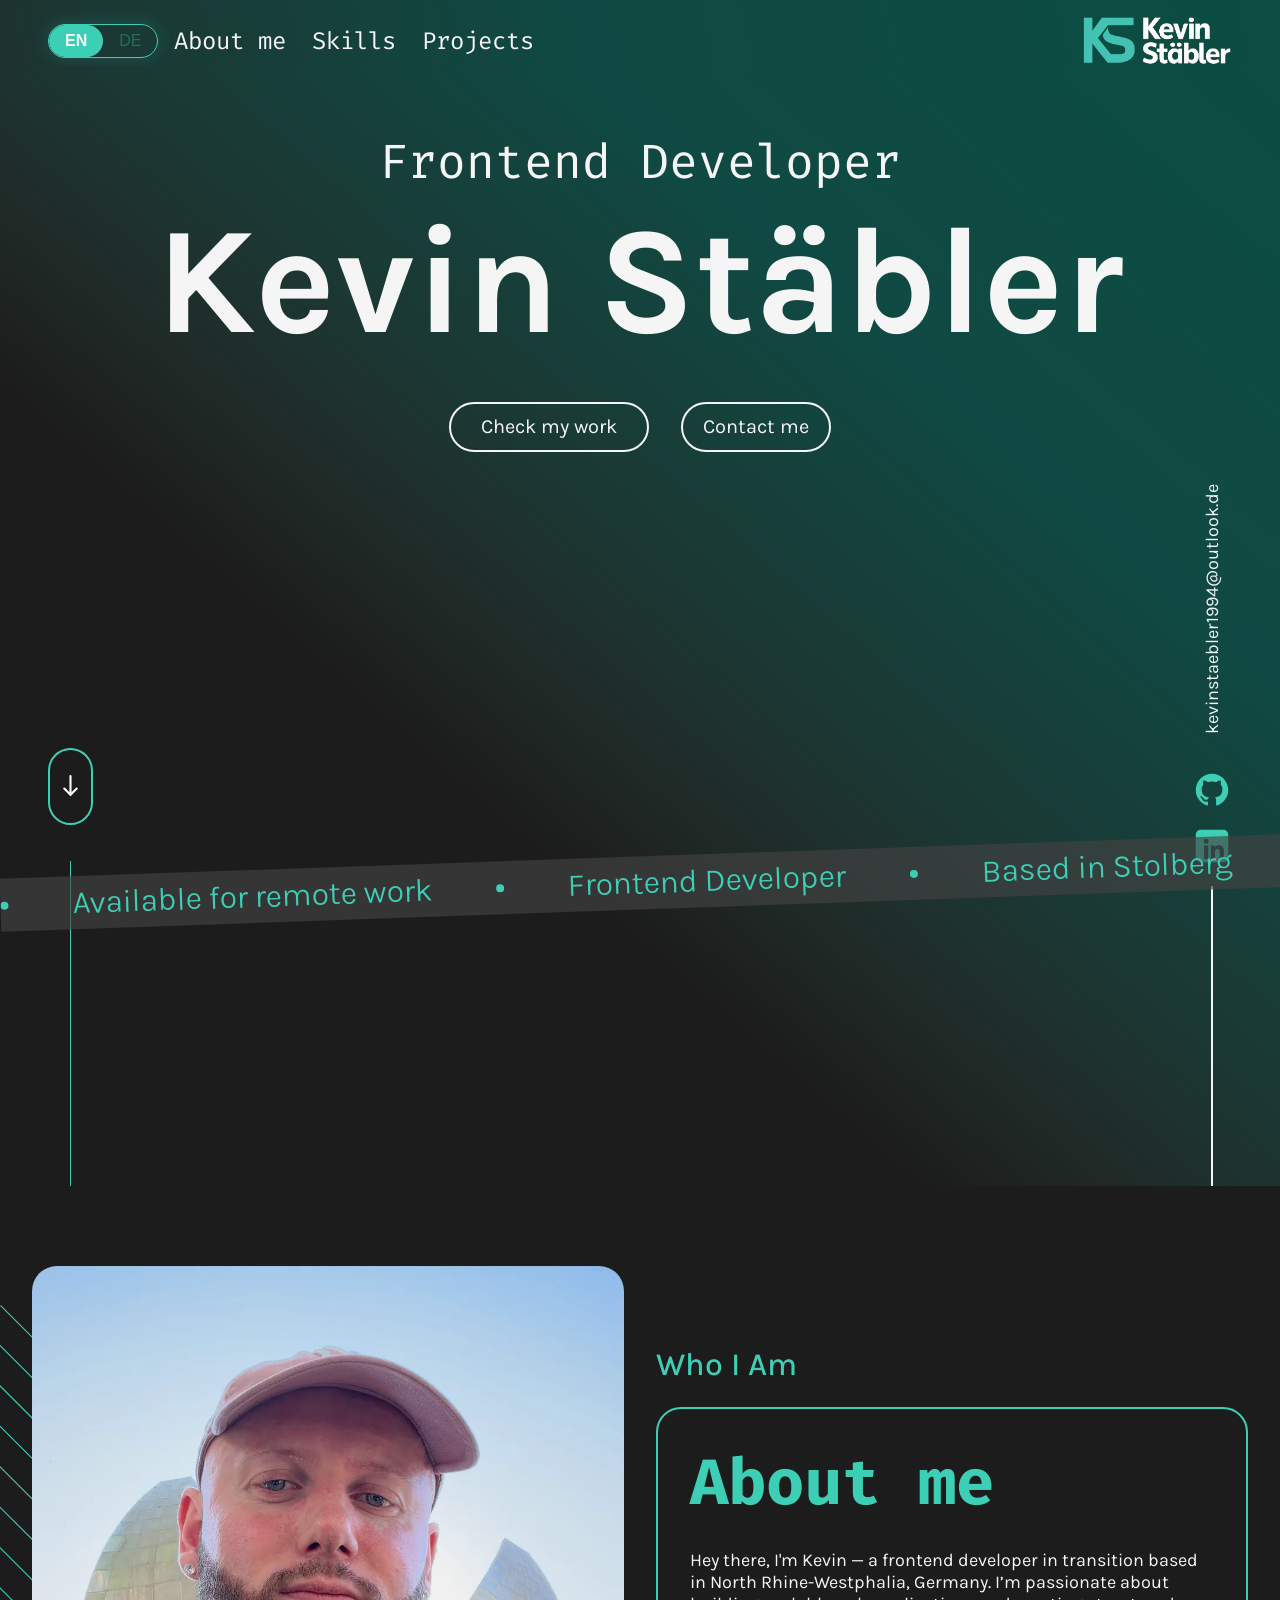
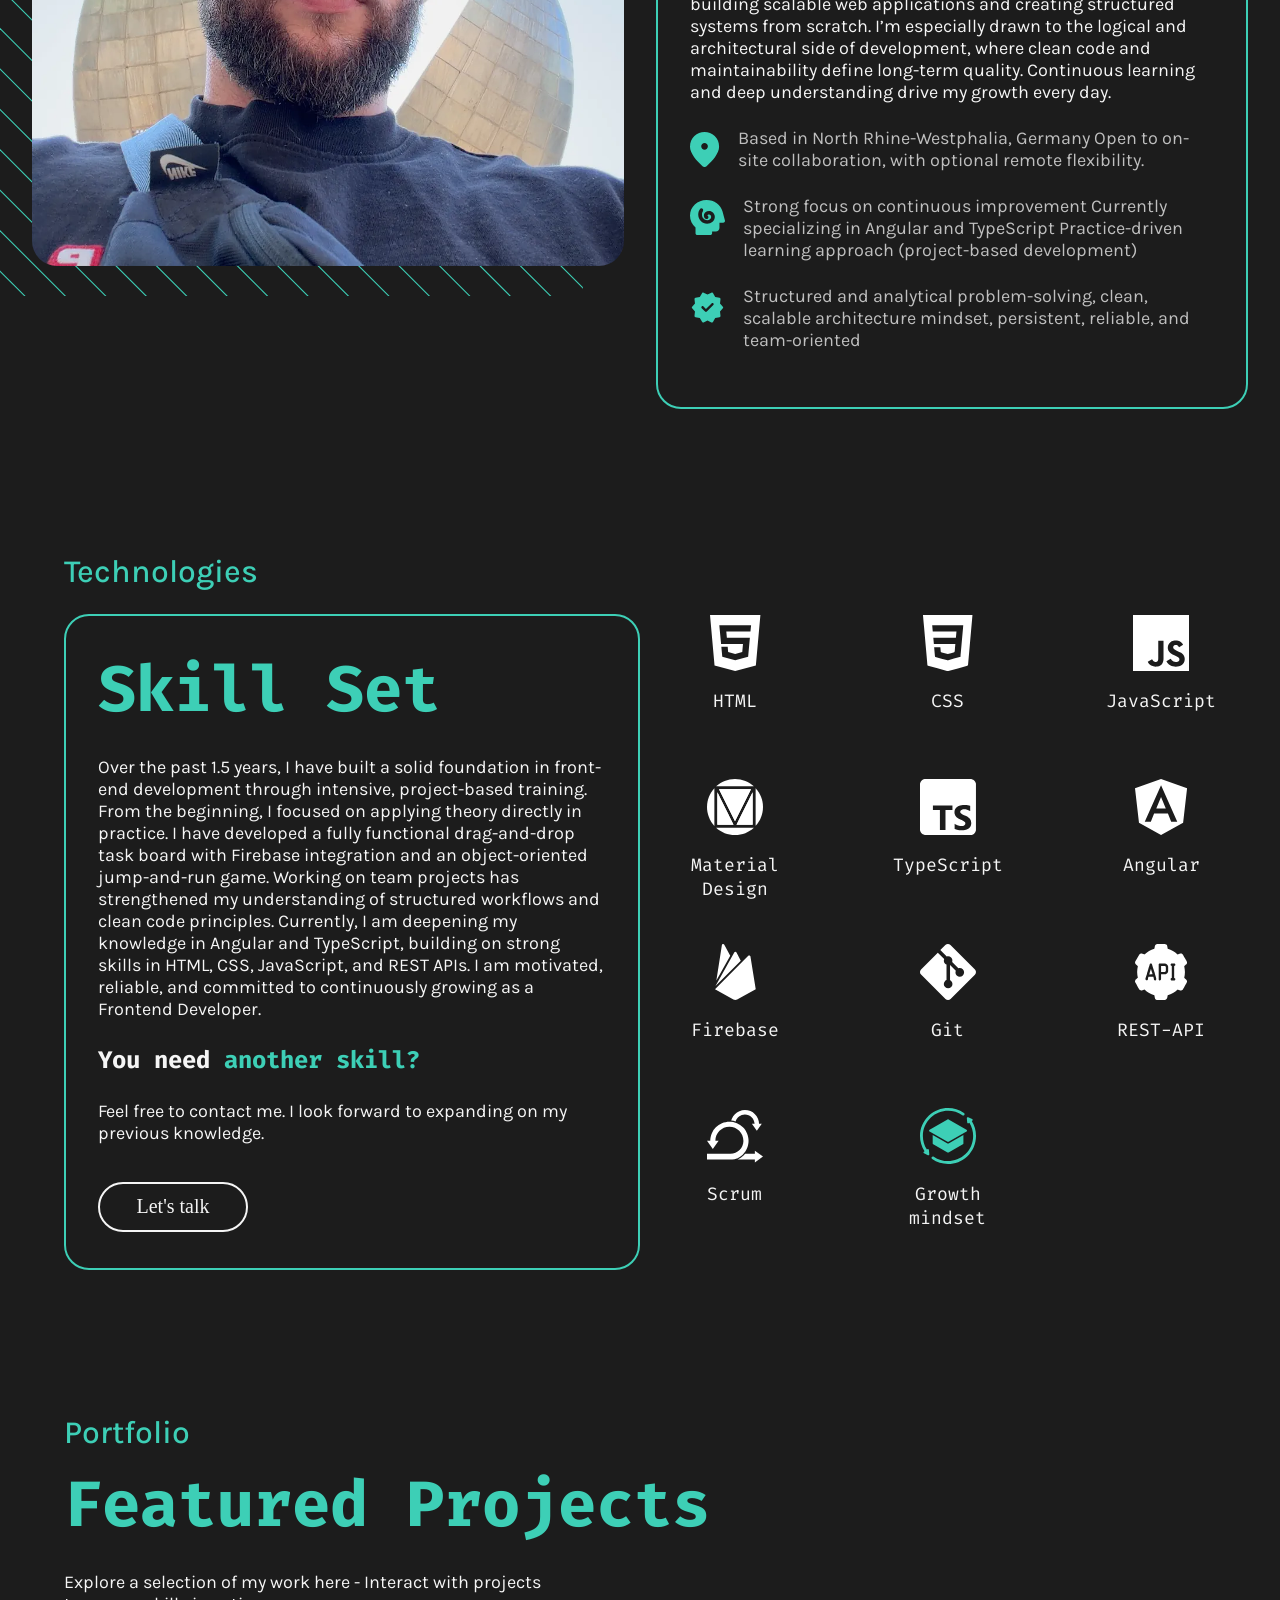
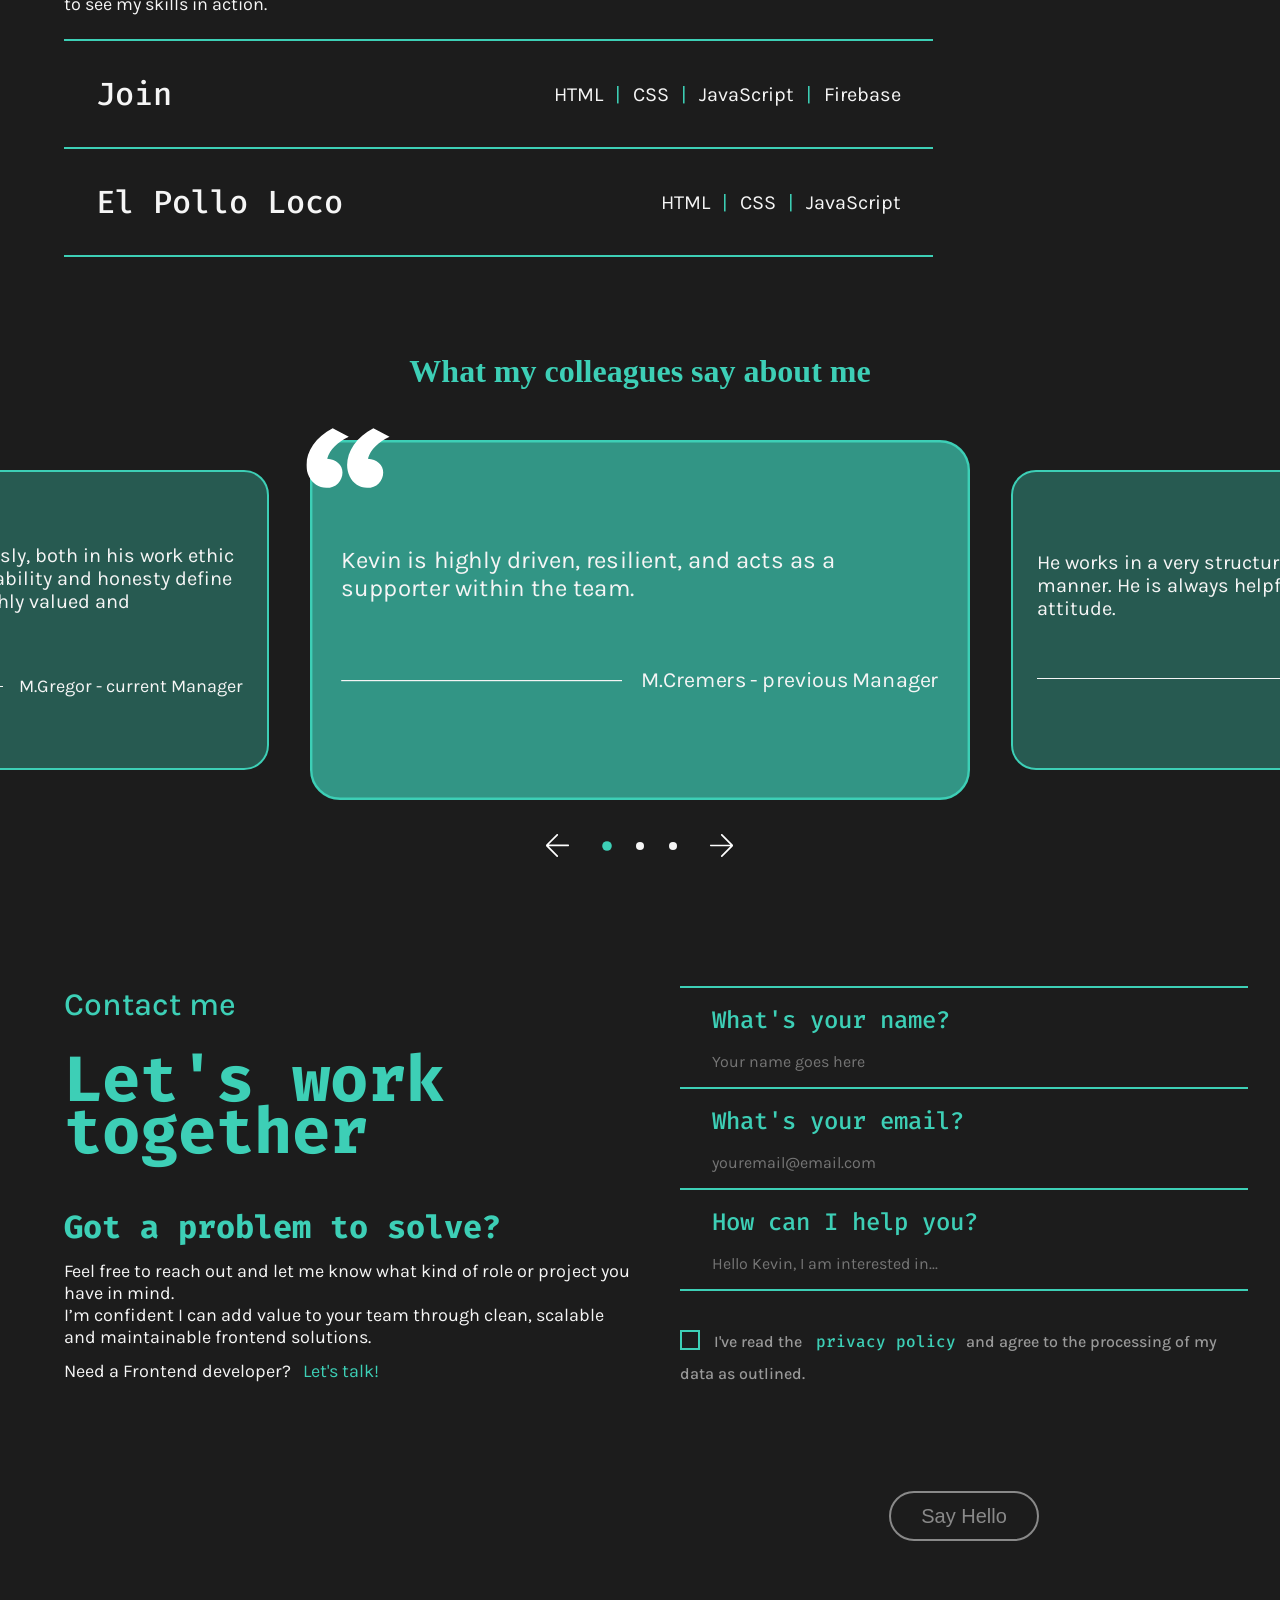
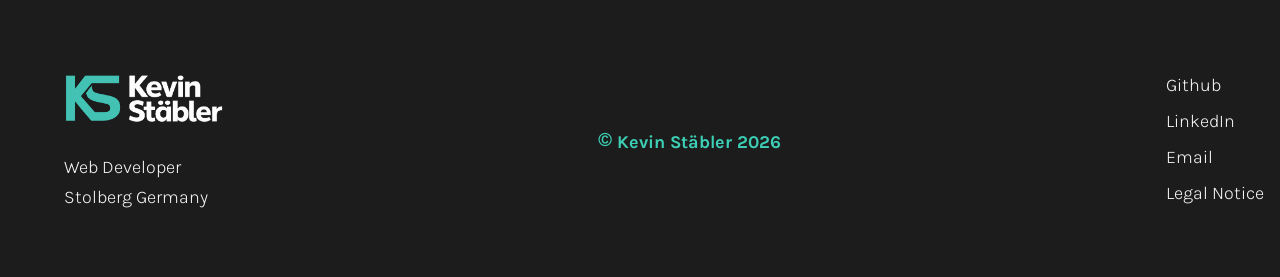
==== commit 51ae3c72: "bug fixes" ====
--- a/index.html
+++ b/index.html
@@ -3,6 +3,7 @@
   <head>
     <meta charset="UTF-8" />
     <meta name="viewport" content="width=device-width, initial-scale=1.0" />
+    <link rel="shortcut icon" href="assets/images/initials-default.png" type="image/x-icon">
     <link rel="stylesheet" href="css/base.css" />
     <link rel="stylesheet" href="css/keyframes.css">
     <link rel="stylesheet" href="css/sections/about.css">
@@ -25,18 +26,16 @@
           <a data-i18n="header.skills" href="#skills">Skills</a>
           <a data-i18n="header.projects" href="#projects">Projects</a>
           <div class="lang-switch lang-switch--mobile" role="group" aria-label="Language switch">
-          <button data-lang="en" id="lang-switch-en" class="lang-switch__option lang-switch__option--active" type="button" aria-pressed="true">EN</button>
-          <button data-lang="de" id="lang-switch-de" class="lang-switch__option" type="button" aria-pressed="false">DE</button>
-        </div>
-        </div>
-
-        
+          <button data-lang="en" class="lang-switch__option lang-switch__option--active" type="button" aria-pressed="true">EN</button>
+          <button data-lang="de" class="lang-switch__option" type="button" aria-pressed="false">DE</button>
+        </div>
+        </div>
     </div>
     <header>
       <nav class="header__nav">
         <div class="lang-switch" role="group" aria-label="Language switch">
-          <button data-lang="en" id="lang-switch-en" class="lang-switch__option lang-switch__option--active" type="button" aria-pressed="true">EN</button>
-          <button data-lang="de" id="lang-switch-de" class="lang-switch__option" type="button" aria-pressed="false">DE</button>
+          <button data-lang="en" class="lang-switch__option lang-switch__option--active" type="button" aria-pressed="true">EN</button>
+          <button data-lang="de" class="lang-switch__option" type="button" aria-pressed="false">DE</button>
         </div>
         <div class="header__menu">
           <a data-i18n="header.about" href="#about">About me</a>
--- a/css/base.css
+++ b/css/base.css
@@ -1,15 +1,3 @@
-/* ===========================
-   BASE - Grundlegende Styles
-   ===========================
-   Hier gehören:
-   - Resets (*-Selector)
-   - body, html Styles
-   - Grundlegende Typografie
-   - Globale Farben & Variablen
-   - Link-Styles (a-Tag)
-   - Font-Imports
-   =========================== */
-
 :root {
   --spacing-xxxs: 0.25rem;
   --spacing-xxs: 0.5rem;
@@ -69,7 +57,6 @@
   box-sizing: border-box;
   margin: 0;
   padding: 0;
-  /* outline: 1px solid red; */
 }
 
 html {
--- a/css/sections/footer.css
+++ b/css/sections/footer.css
@@ -99,7 +99,6 @@
     flex: 0 0 20%;
     text-align: left;
     height: 150px;
-    /* padding-left: clamp(var(--spacing-md), 4vw, var(--spacing-2xl)); */
   }
 
   .footer__copyright {
--- a/css/sections/burger.css
+++ b/css/sections/burger.css
@@ -40,9 +40,3 @@
 .burger-menu__content > a {
   font-size: var(--fs-lg);
 }
-
-/* .lang-switch--mobile {
-  position: absolute;
-  left: 50%;
-  transform: translateX(-50%);
-} */
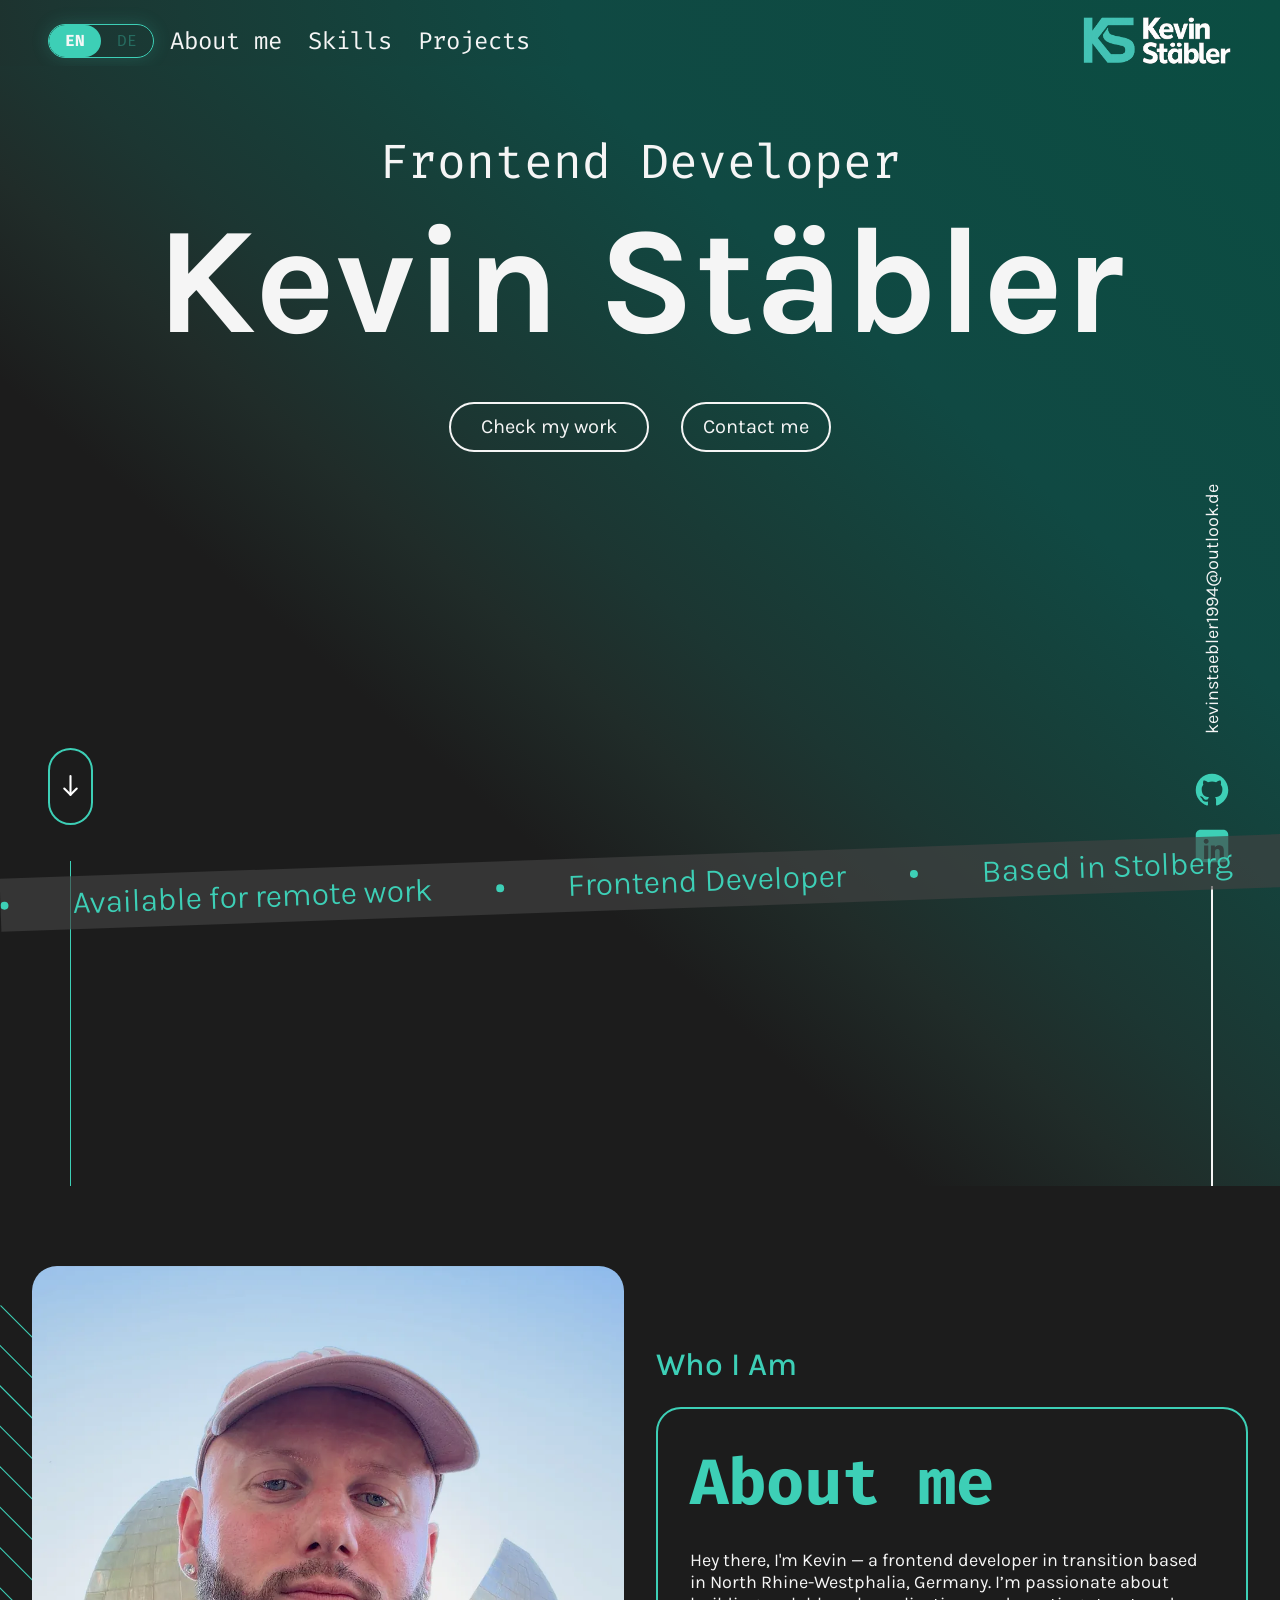
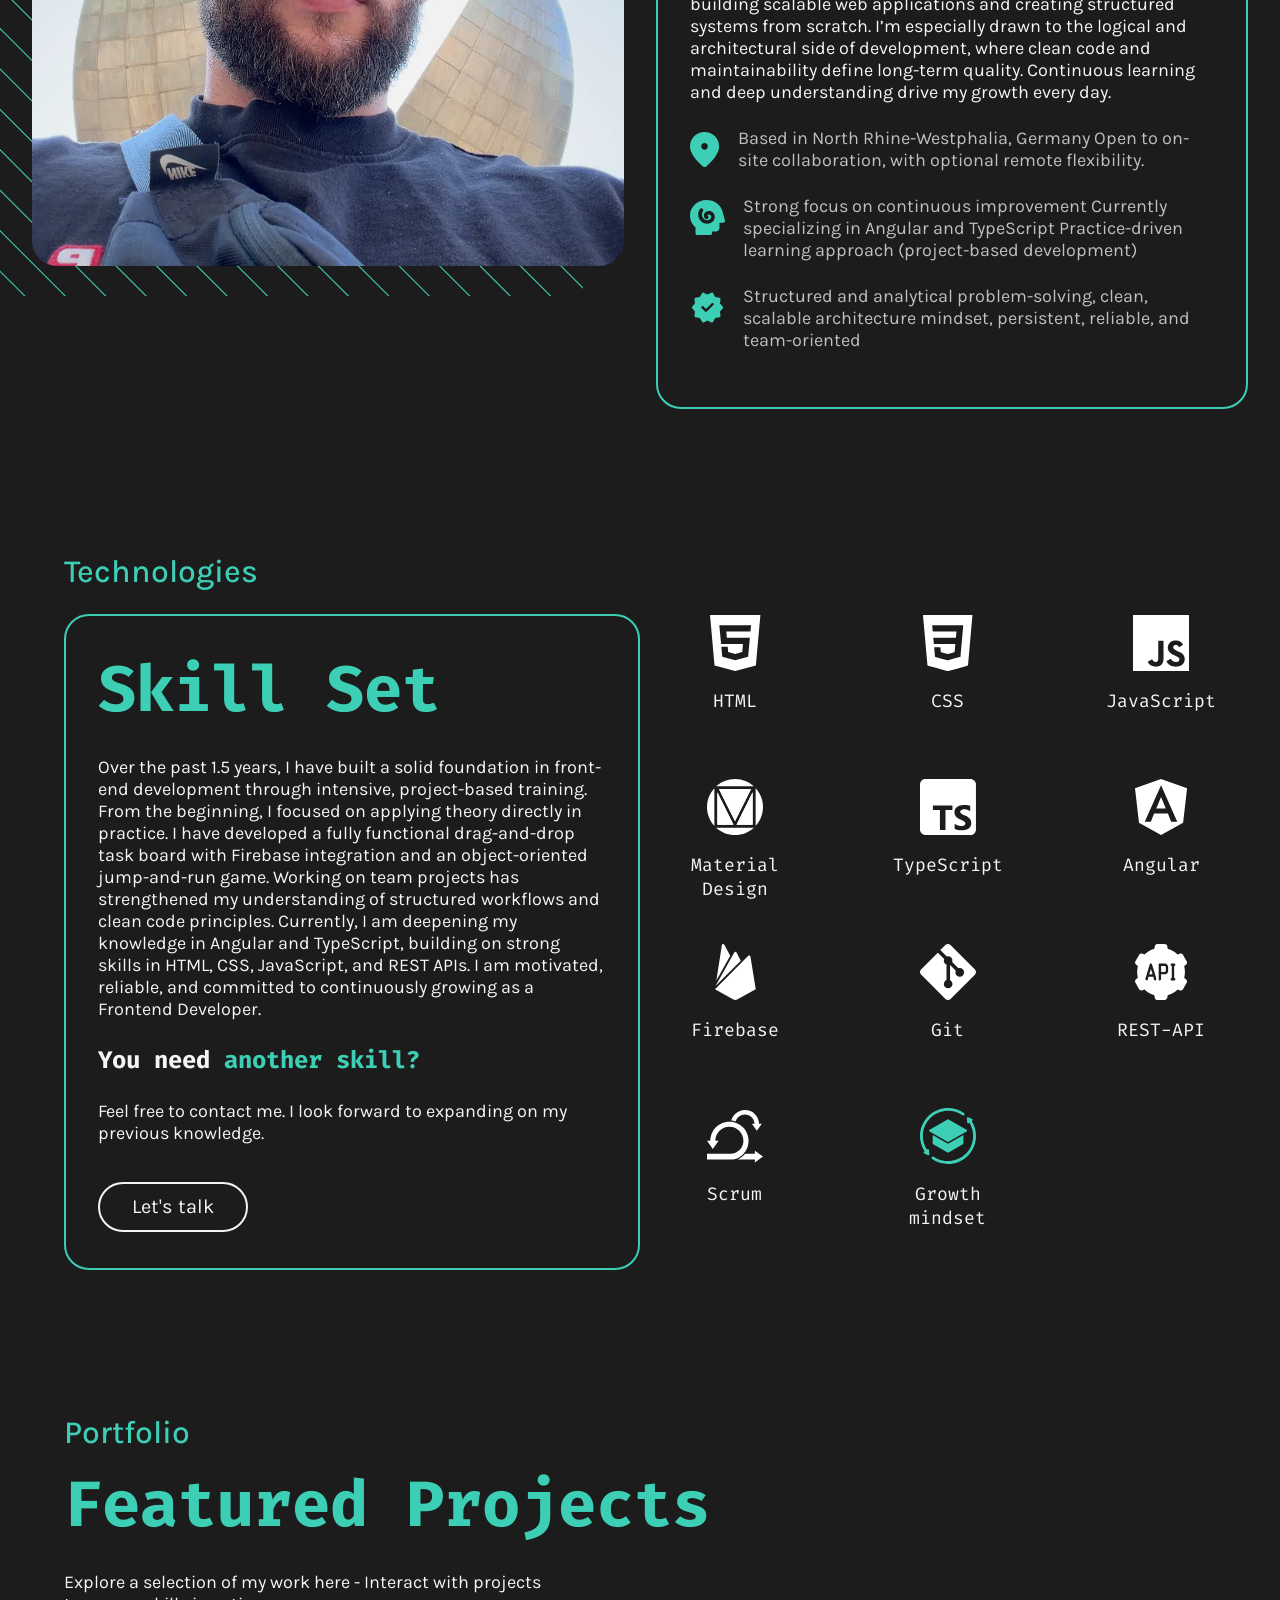
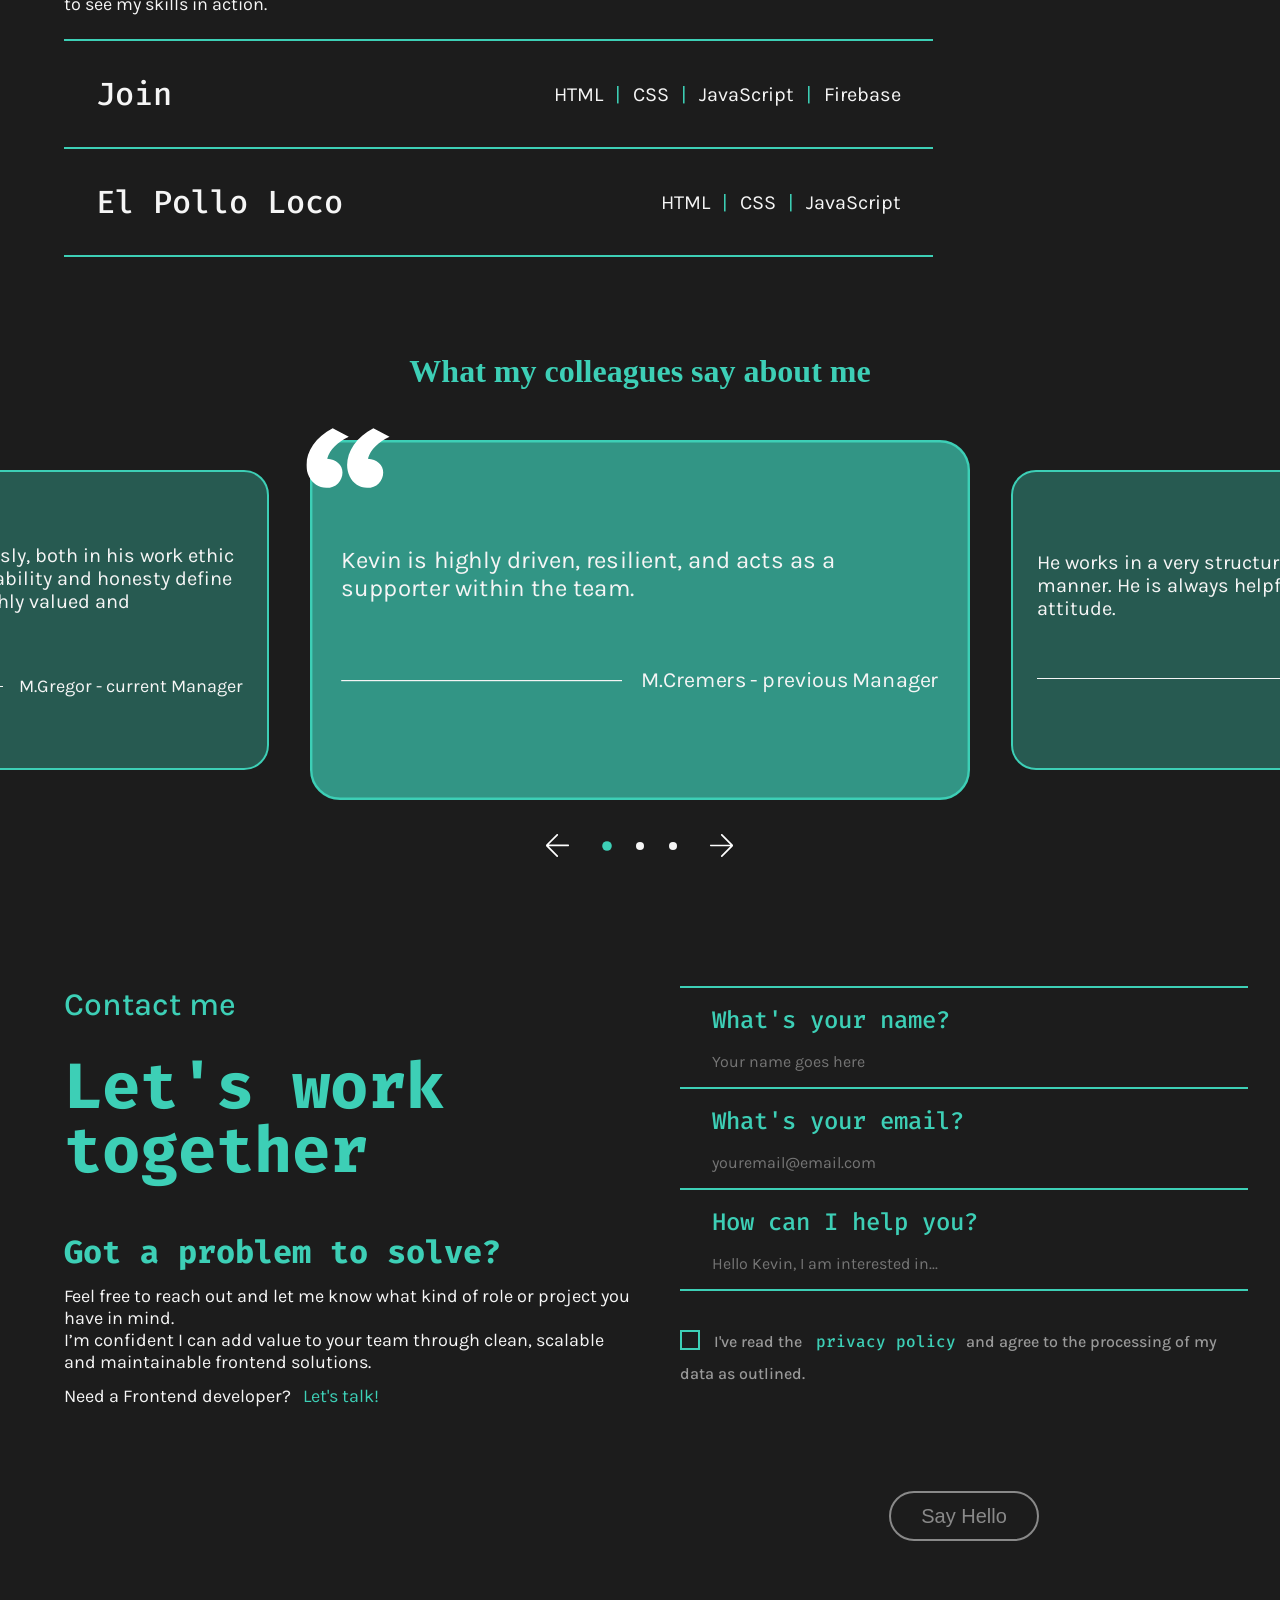
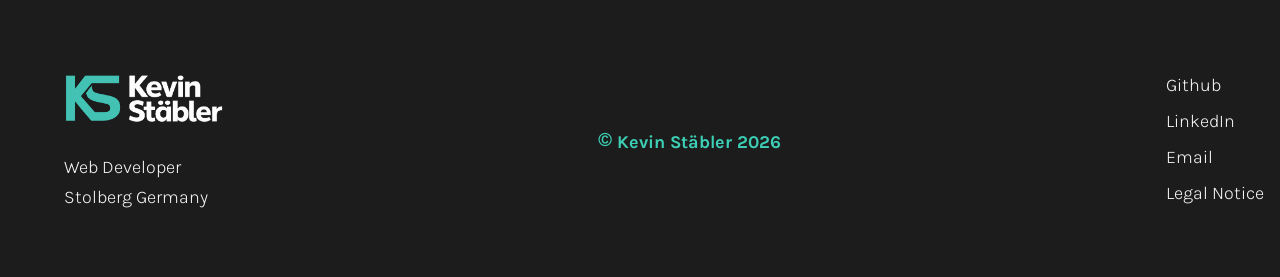
==== commit e67eabce: "bug fixes" ====
--- a/index.html
+++ b/index.html
@@ -300,8 +300,8 @@
             </p>
             <div id="project-modal-skills" class="project-modal__skills"></div>
             <div class="project-modal__actions">
-              <button>Github</button>
-              <button>Live Test</button>
+              <button id="github-btn">Github</button>
+              <button id="live-test-btn">Live Test</button>
               <div class="project-modal__next-wrapper">
                 <button data-i18n="modal.next" onclick="showNextProject()" class="project-modal__next project-modal__next--mobile">
               Next project
--- a/css/sections/contact.css
+++ b/css/sections/contact.css
@@ -24,7 +24,7 @@
   font-family: var(--fira);
   font-size: clamp(var(--fs-2xl), 5vw, var(--fs-4xl));
   font-weight: 700;
-  line-height: 0.8;
+  line-height: 1;
   max-width: 11ch;
   hyphens: auto;
   margin: var(--spacing-lg) 0 var(--spacing-xl) 0;
--- a/css/sections/header.css
+++ b/css/sections/header.css
@@ -38,6 +38,7 @@
   background: transparent;
   color: #3dcfb757;
   font-size: var(--fs-xs);
+  font-family: var(--fira);
   line-height: 1;
   border-radius: 999px;
   transition:
--- a/css/sections/project-modal.css
+++ b/css/sections/project-modal.css
@@ -40,6 +40,7 @@
 .project-modal__subtitle {
   margin-top: var(--spacing-sm);
   font-size: clamp(var(--fs-lg), 5vw, var(--fs-xl));
+  font-family: var(--fira);
   color: var(--color-primary);
 }
 
@@ -48,6 +49,7 @@
   max-width: 48ch;
   overflow-wrap: break-word;
   font-size: clamp(var(--fs-sm), 4vw, var(--fs-md));
+  font-family: var(--karla);
   color: var(--color-text);
 }
 
@@ -124,6 +126,7 @@
   padding: 0;
   border: none;
   color: var(--color-primary);
+  font-family: var(--karla);
 }
 
 .project-modal__next:hover {
@@ -150,20 +153,24 @@
 
 .project-modal__number {
   font-size: clamp(var(--fs-5xl), 10vw, var(--fs-6xl));
+  font-family: var(--karla);
   color: var(--color-primary);
 }
 
 .project-modal__title {
   font-size: var(--fs-5xl);
+  font-family: var(--fira);
   font-size: clamp(var(--fs-3xl), 10vw, var(--fs-4xl));
 }
 
 .project-modal__skill > p {
   font-size: var(--fs-xs);
+  font-family: var(--karla);
 }
 
 .project-modal__actions > button {
   font-size: clamp(var(--fs-sm), 4vw, var(--fs-md));
+  font-family: var(--karla);
   color: var(--color-text);
   padding: clamp(var(--spacing-xs), 2vw, var(--spacing-sm)) clamp(var(--spacing-sm), 2vw, var(--spacing-lg));
   transition:
--- a/css/sections/skills.css
+++ b/css/sections/skills.css
@@ -50,6 +50,7 @@
   height: 50px;
   width: 100%;
   font-size: var(--fs-md);
+  font-family: var(--karla);
   border-radius: var(--br-35);
   border: 2px solid var(--color-text);
   color: var(--color-text);
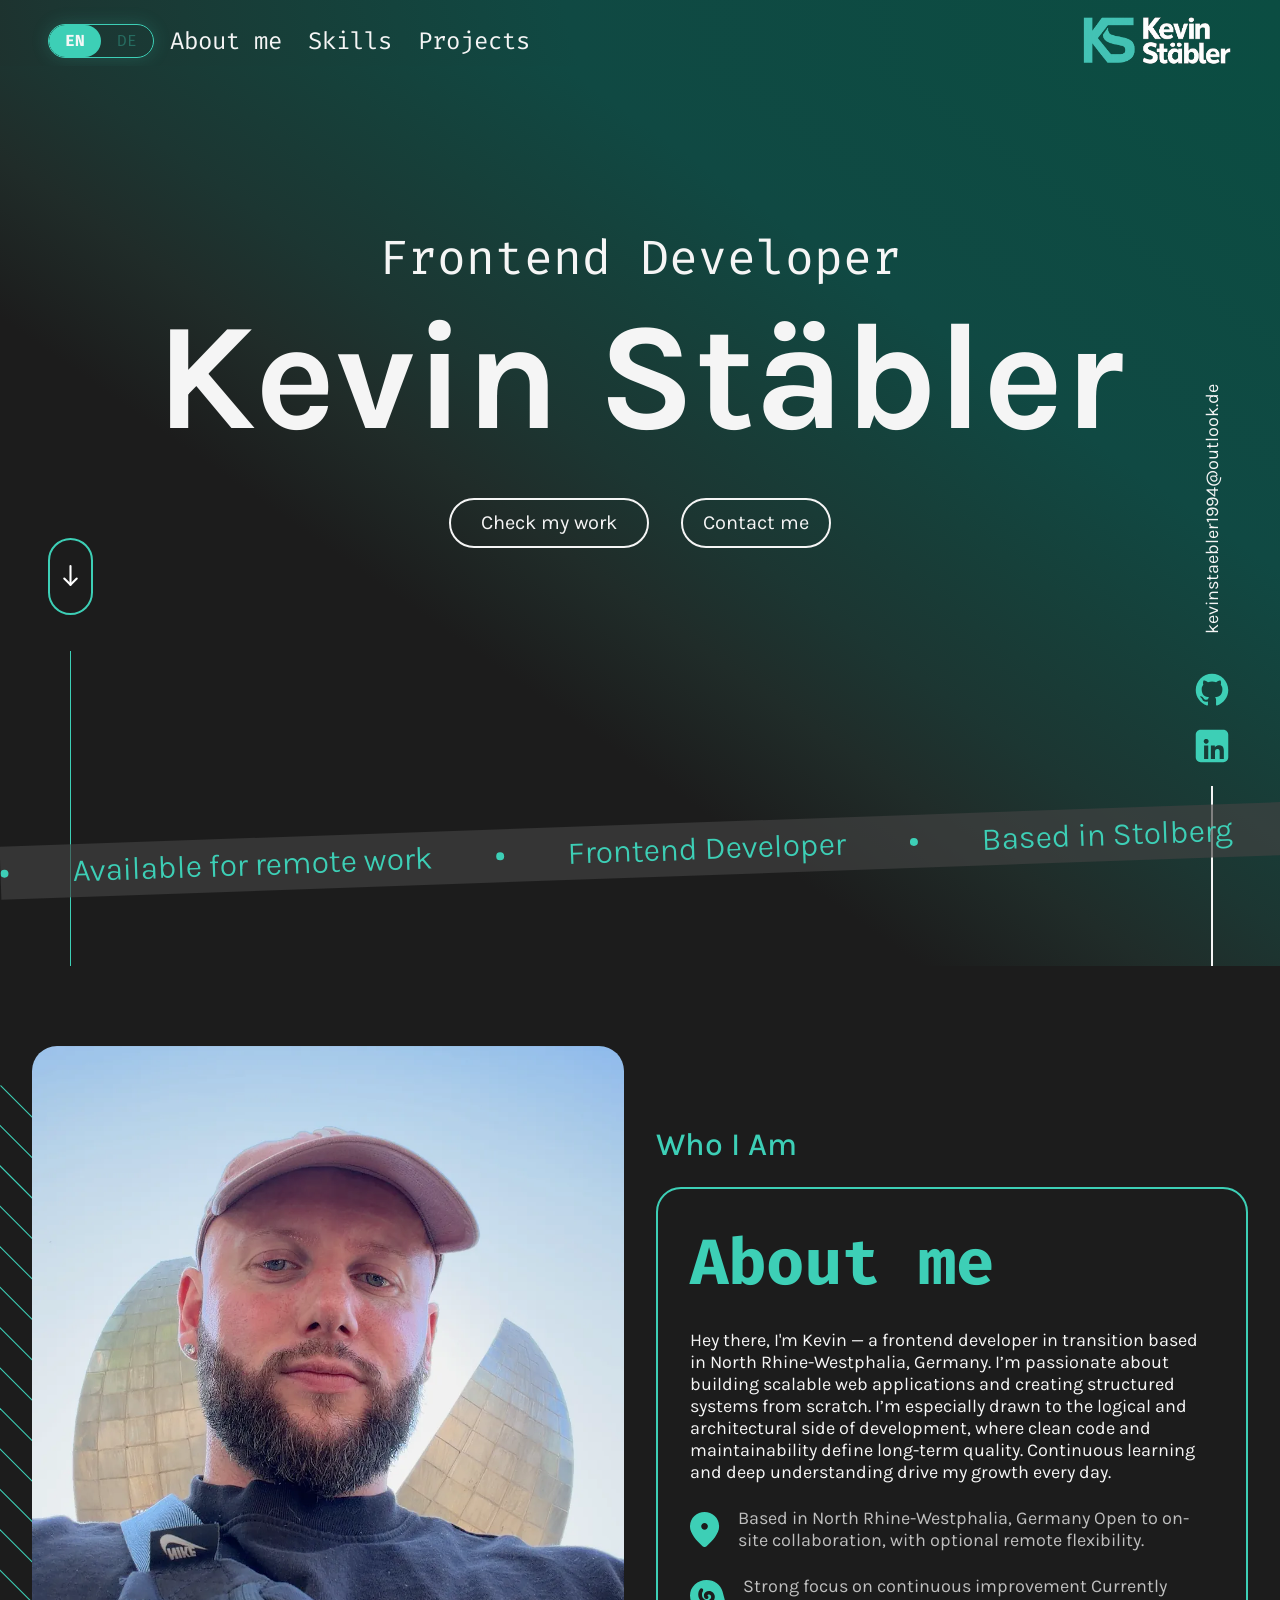
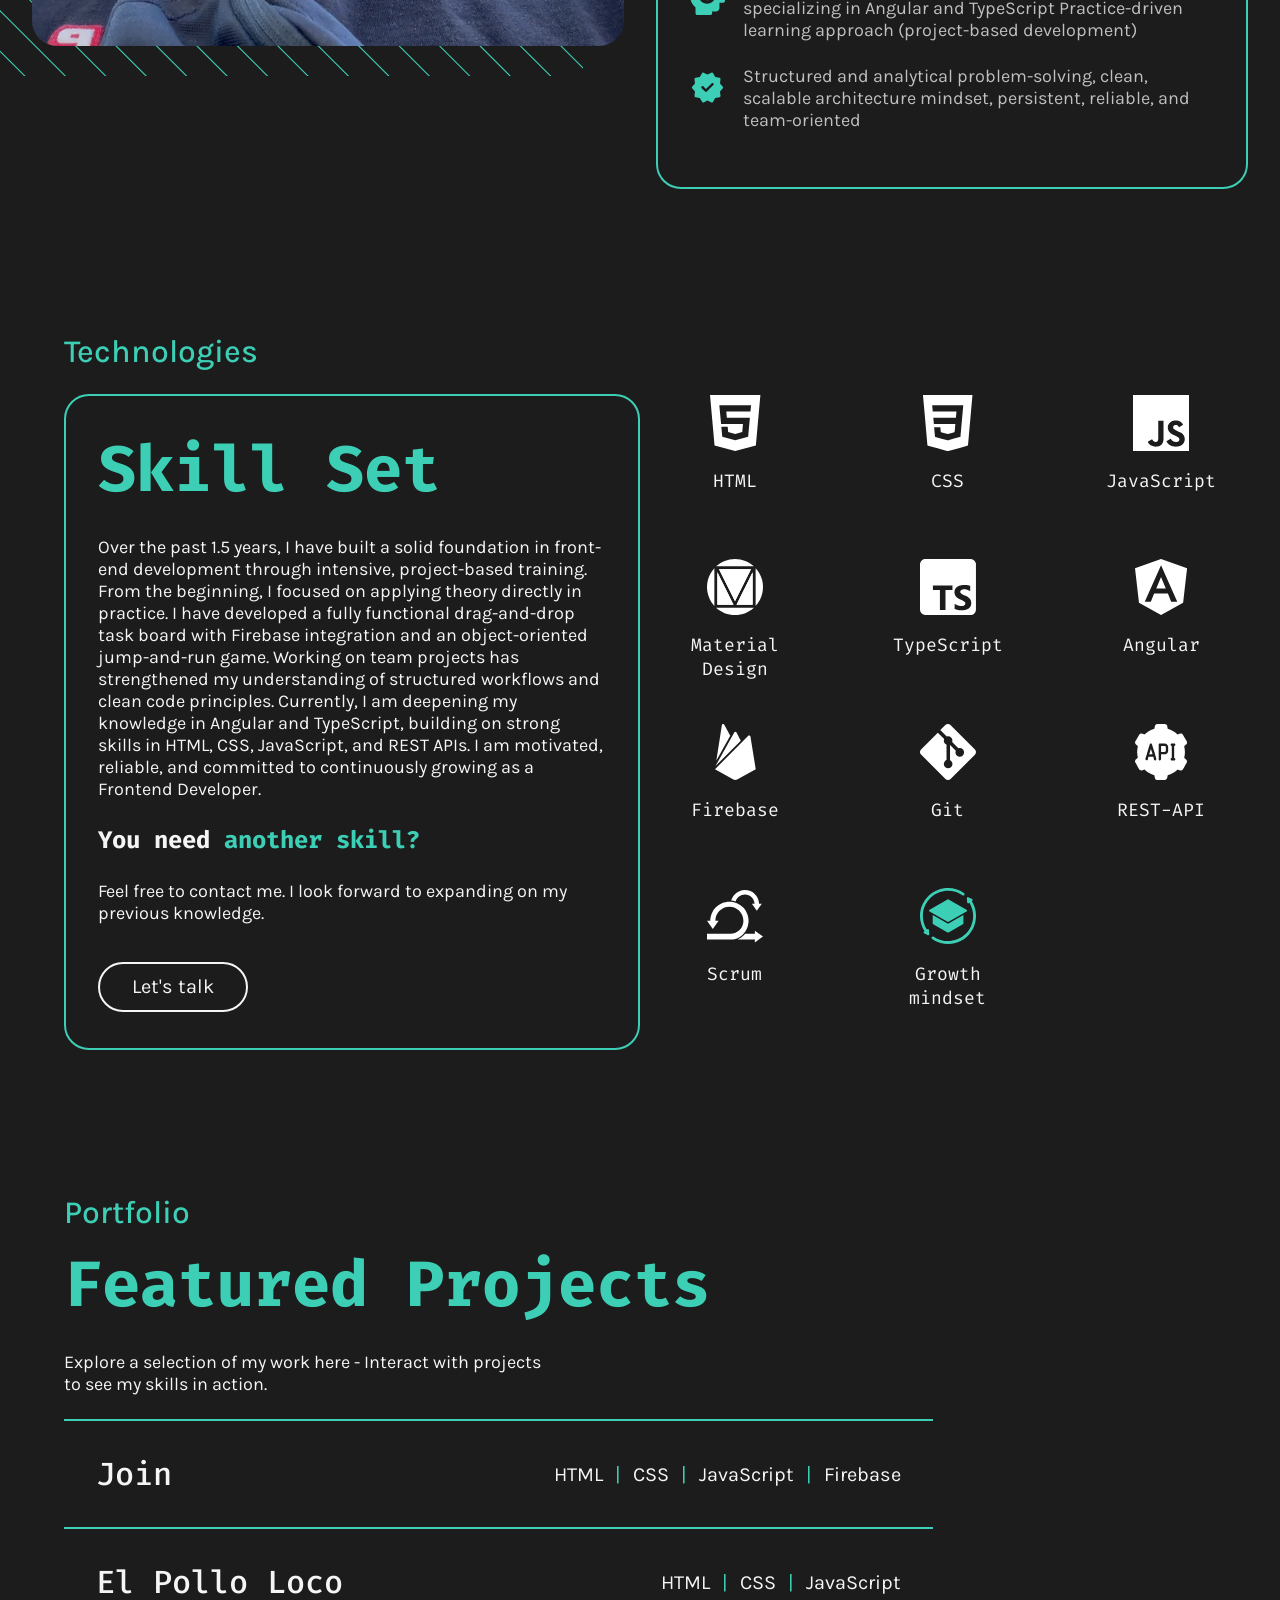
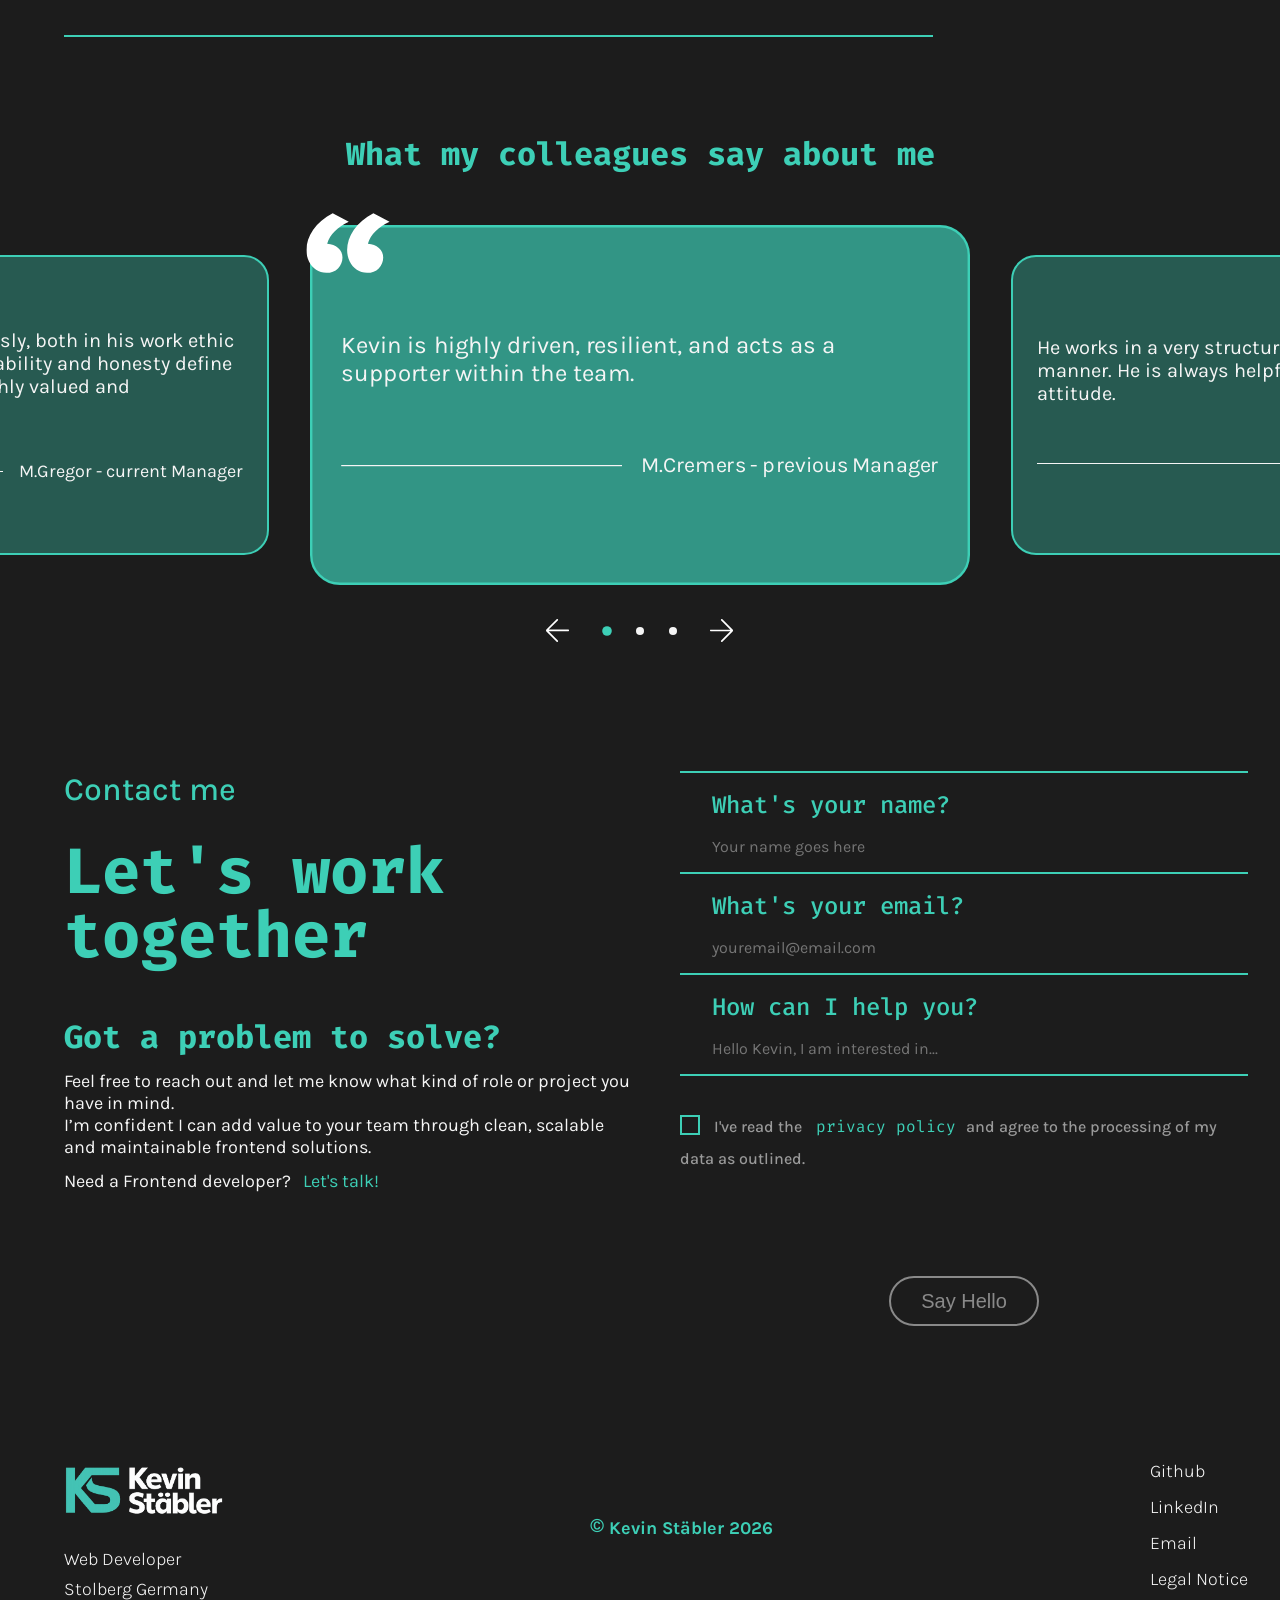
==== commit e42f28b3: "privacy policy has been implemented and styled" ====
--- a/index.html
+++ b/index.html
@@ -420,7 +420,7 @@
             <input type="checkbox" id="privacy" />
             <span data-i18n="contact.form.privacy_prefix">I've read the</span>
             <span class="contact-form__highlighter">
-              <a href="#" data-i18n="contact.form.privacy_link">privacy policy</a>
+              <a href="privacy.html" data-i18n="contact.form.privacy_link">privacy policy</a>
             </span>
             <span data-i18n="contact.form.privacy_suffix">and agree to the processing of my data as outlined.</span>
           </label>
--- a/css/base.css
+++ b/css/base.css
@@ -57,6 +57,7 @@
   box-sizing: border-box;
   margin: 0;
   padding: 0;
+  /* outline: 1px solid red; */
 }
 
 html {
--- a/css/sections/contact.css
+++ b/css/sections/contact.css
@@ -142,6 +142,22 @@
 .contact-form__highlighter {
   font-family: var(--fira);
   font-size: var(--fs-xs);
+  font-weight: 400;
+  position: relative;
+}
+
+.contact-form__highlighter > a:hover {
+  color: var(--color-text);
+}
+
+.contact-form__highlighter:hover::after {
+  content: "";
+  width: 100%;
+  height: 2px;
+  background-color: var(--color-primary);
+  position: absolute;
+  left: -5%;
+  bottom: -15px;
 }
 
 .privacy__validation {
@@ -232,6 +248,7 @@
 .contact-form {
   display: flex;
   flex-direction: column;
+  overflow: hidden;
 }
 
 .contact-form__checkbox-wrapper > label {
--- a/css/sections/footer.css
+++ b/css/sections/footer.css
@@ -5,11 +5,15 @@
 }
 
 .footer--home {
-  padding: var(--spacing-2xl) var(--spacing-sm) var(--spacing-2xl) var(--spacing-2xl);
+  padding: var(--spacing-2xl) var(--spacing-lg) var(--spacing-2xl) var(--spacing-2xl);
   background-color: var(--color-bg);
 }
 
 .footer--legal {
+  padding: var(--spacing-4xl) var(--spacing-sm) var(--spacing-2xl) var(--spacing-2xl);
+}
+
+.footer--privacy {
   padding: var(--spacing-4xl) var(--spacing-sm) var(--spacing-2xl) var(--spacing-2xl);
 }
 
@@ -19,7 +23,7 @@
 }
 
 .footer__brand > img {
-  margin-bottom: var(--spacing-lg);
+  margin: var(--spacing-xs) 0 var(--spacing-lg) 0;
   max-height: 50px;
 }
 
--- a/css/sections/hero.css
+++ b/css/sections/hero.css
@@ -2,14 +2,14 @@
   background: linear-gradient(to top right, #1c1c1c 0%, #1c1c1c 36%, #202c29 45%, #1c3632 52%, #16403a 62%, #104943 72%, #0b4d42 100%);
   display: flex;
   flex-direction: column;
-  justify-content: center;
+  justify-content: flex-start;
   align-items: center;
   row-gap: var(--spacing-lg);
-  padding-top: var(--spacing-4xl);
+  padding-top: clamp(var(--spacing-xl), 32vw, var(--spacing-4xl));
   overflow-x: hidden;
   position: relative;
-  min-height: 100vh;
   min-height: 100dvh;
+  height: auto;
 }
 
 .hero__main {
@@ -139,7 +139,7 @@
   display: flex;
   align-items: center;
   position: absolute;
-  bottom: 25%;
+  bottom: 22%;
   z-index: 2;
   background-color: rgb(67, 67, 67, 0.65);
   transform: rotate(-2deg);
@@ -181,8 +181,10 @@
   justify-content: space-between;
   align-items: end;
   width: 100%;
-  position: relative;
-  margin-top: auto;
+  position: absolute;
+  bottom: 0;
+  left: 0;
+  width: 100%;
 }
 
 .hero__side-left {
@@ -196,7 +198,7 @@
 .hero__side-left::after {
   content: "";
   width: 1.5px;
-  height: 400px;
+  height: clamp(120px, 35vh, 400px);
   background-color: var(--color-primary);
   display: block;
 }
@@ -212,7 +214,7 @@
 .hero__side-right::after {
   content: "";
   width: 1.5px;
-  height: 300px;
+  height: clamp(100px, 20vh, 300px);
   background-color: var(--color-text);
   display: block;
 }
@@ -307,15 +309,7 @@
 }
 
 @media (min-height: 600px) and (max-height: 950px) {
-  .hero {
-    padding-top: var(--spacing-2xl);
-  }
-
   .banner {
-    bottom: 40%;
-  }
-
-  .hero__side-left::after {
-    height: 325px;
-  }
-}
+    bottom: 16%;
+  }
+}
--- a/css/sections/references.css
+++ b/css/sections/references.css
@@ -40,6 +40,7 @@
 }
 
 .references > h2 {
+  font-family: var(--fira);
   font-size: clamp(var(--fs-lg), 6.5vw, var(--fs-xl));
   font-weight: 700;
   color: var(--color-primary);
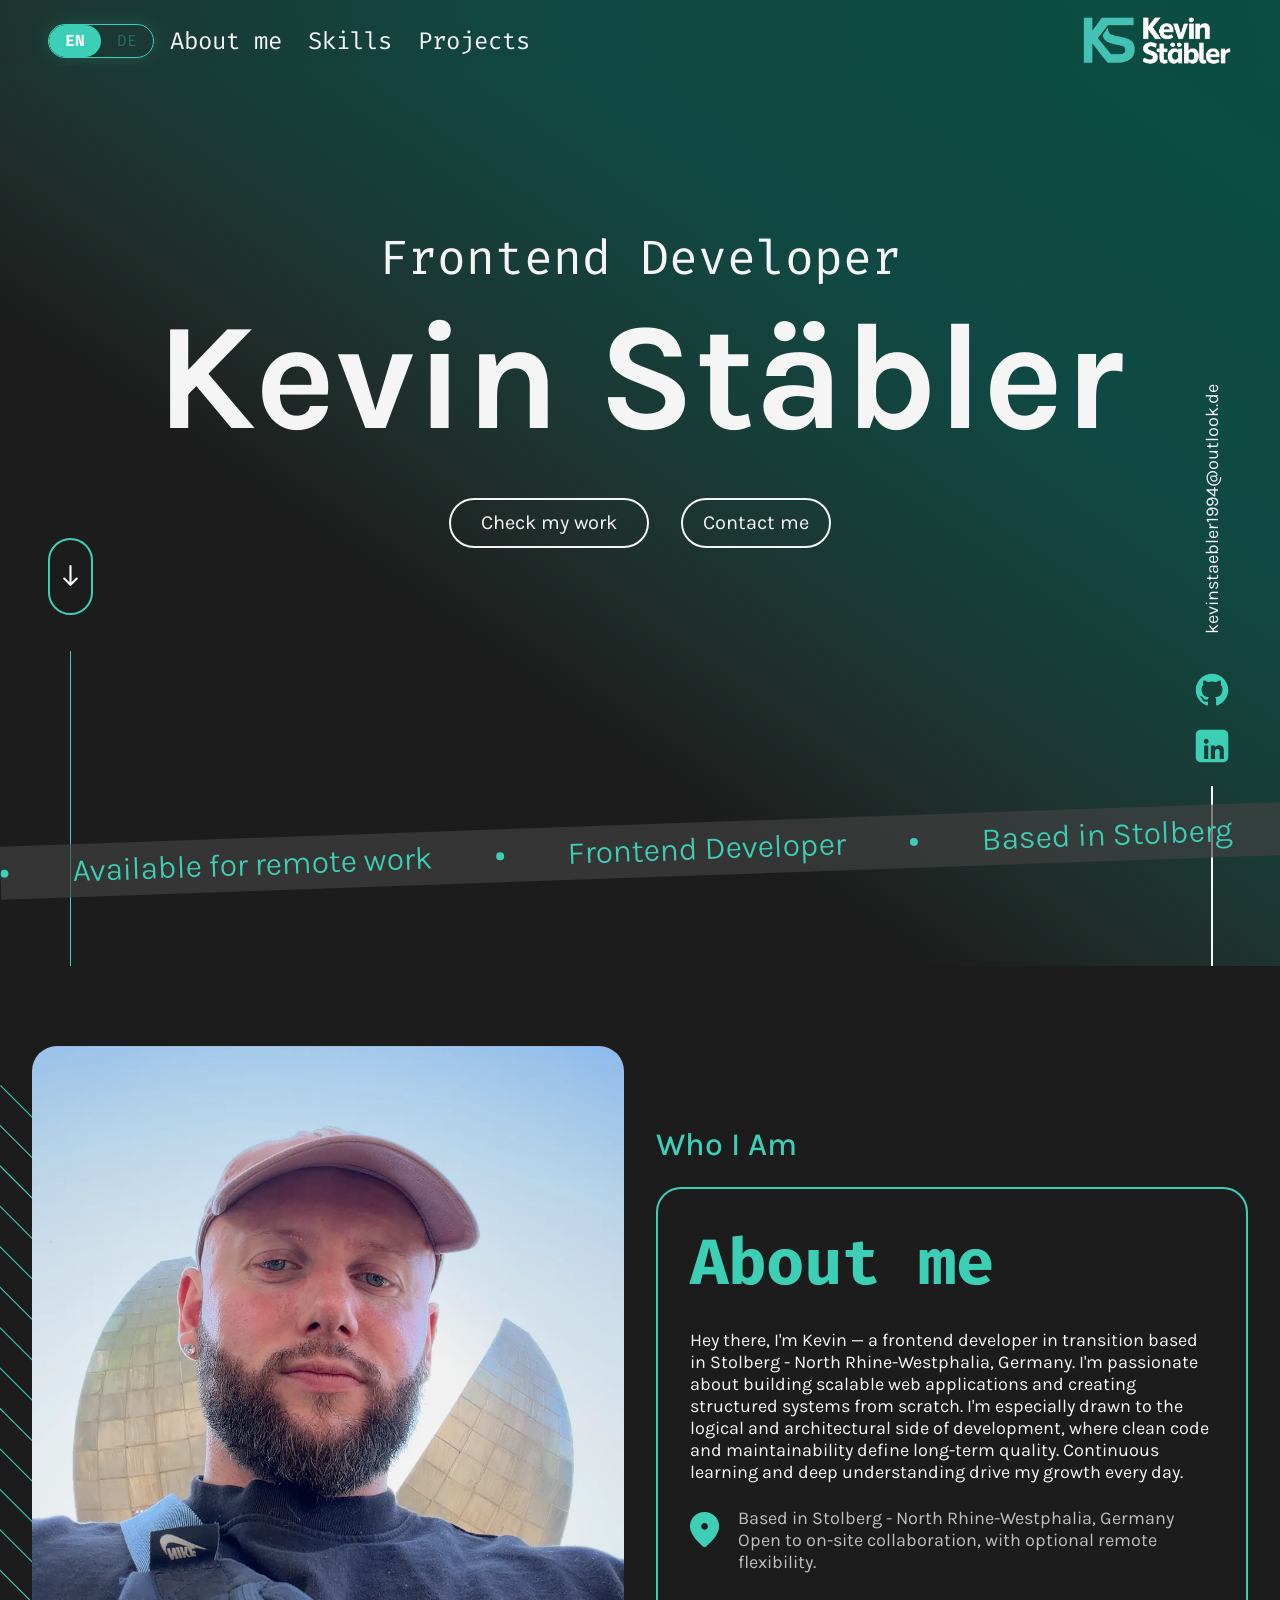
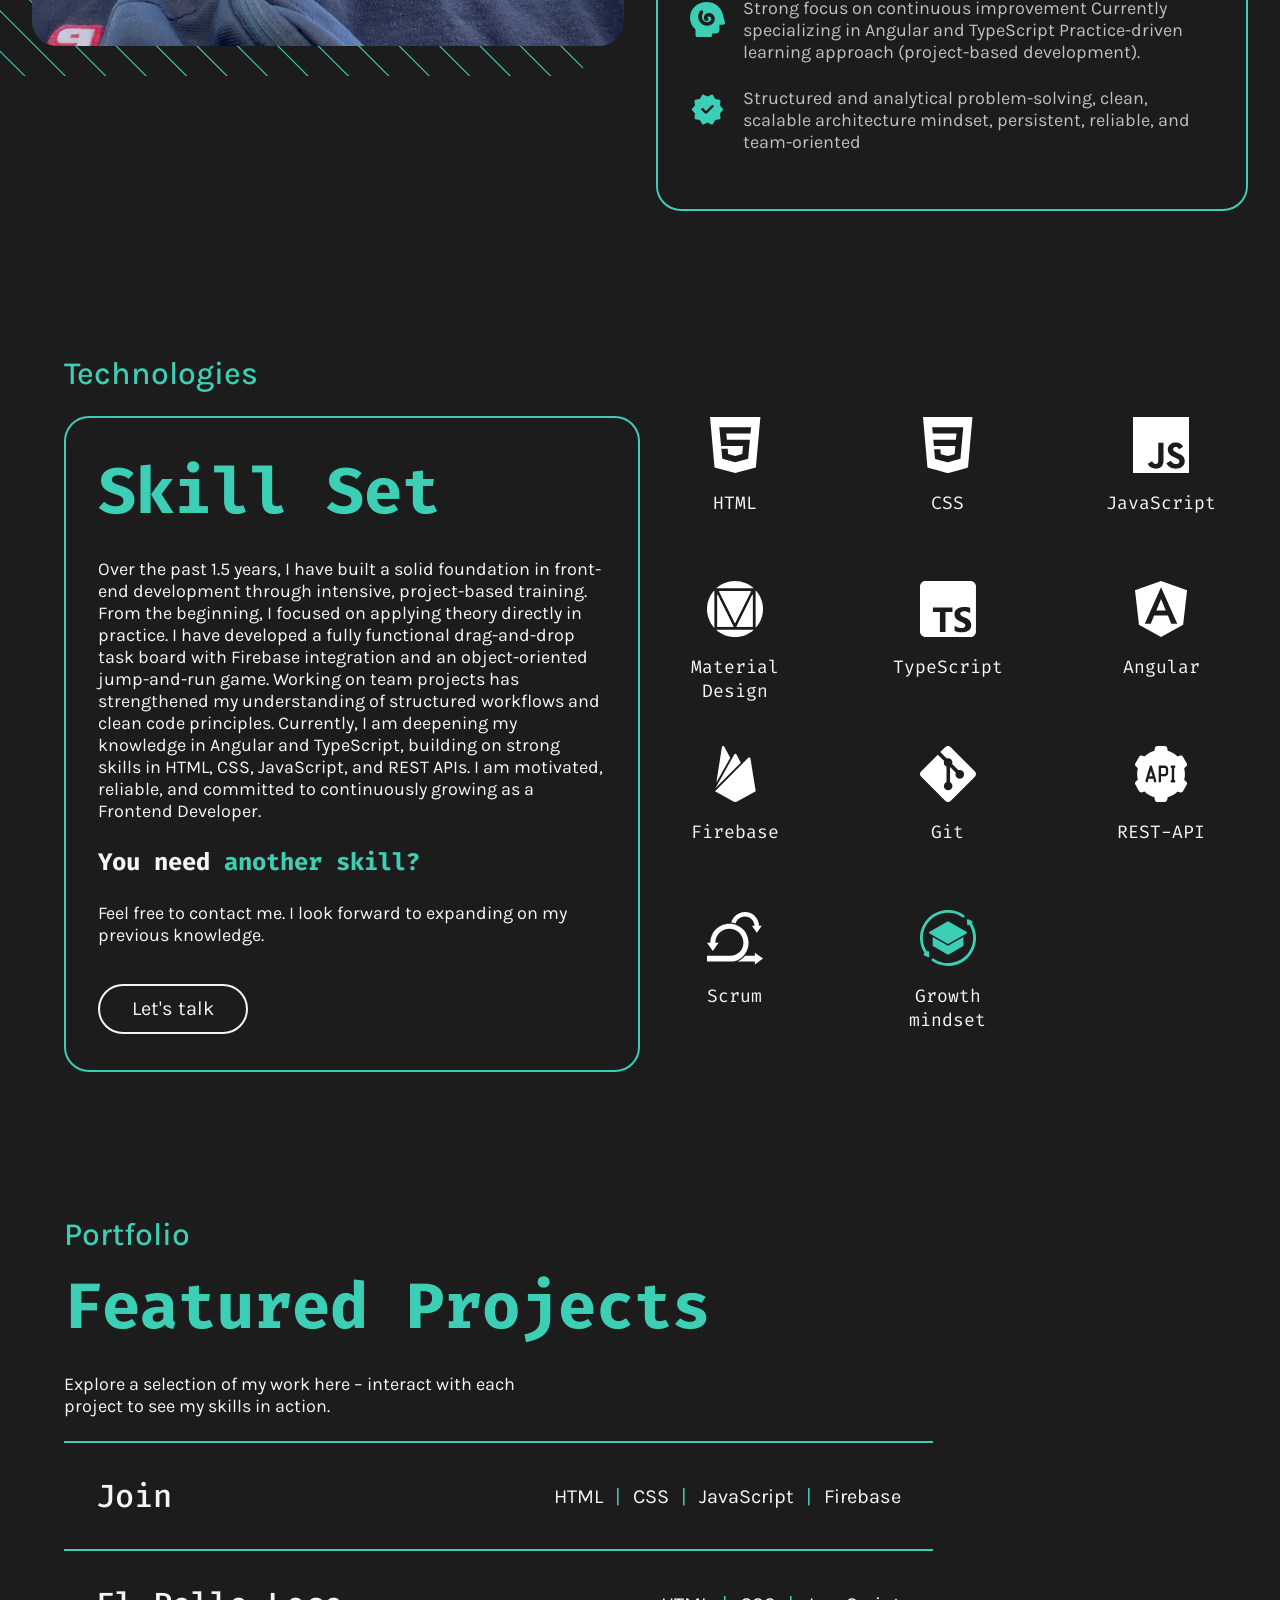
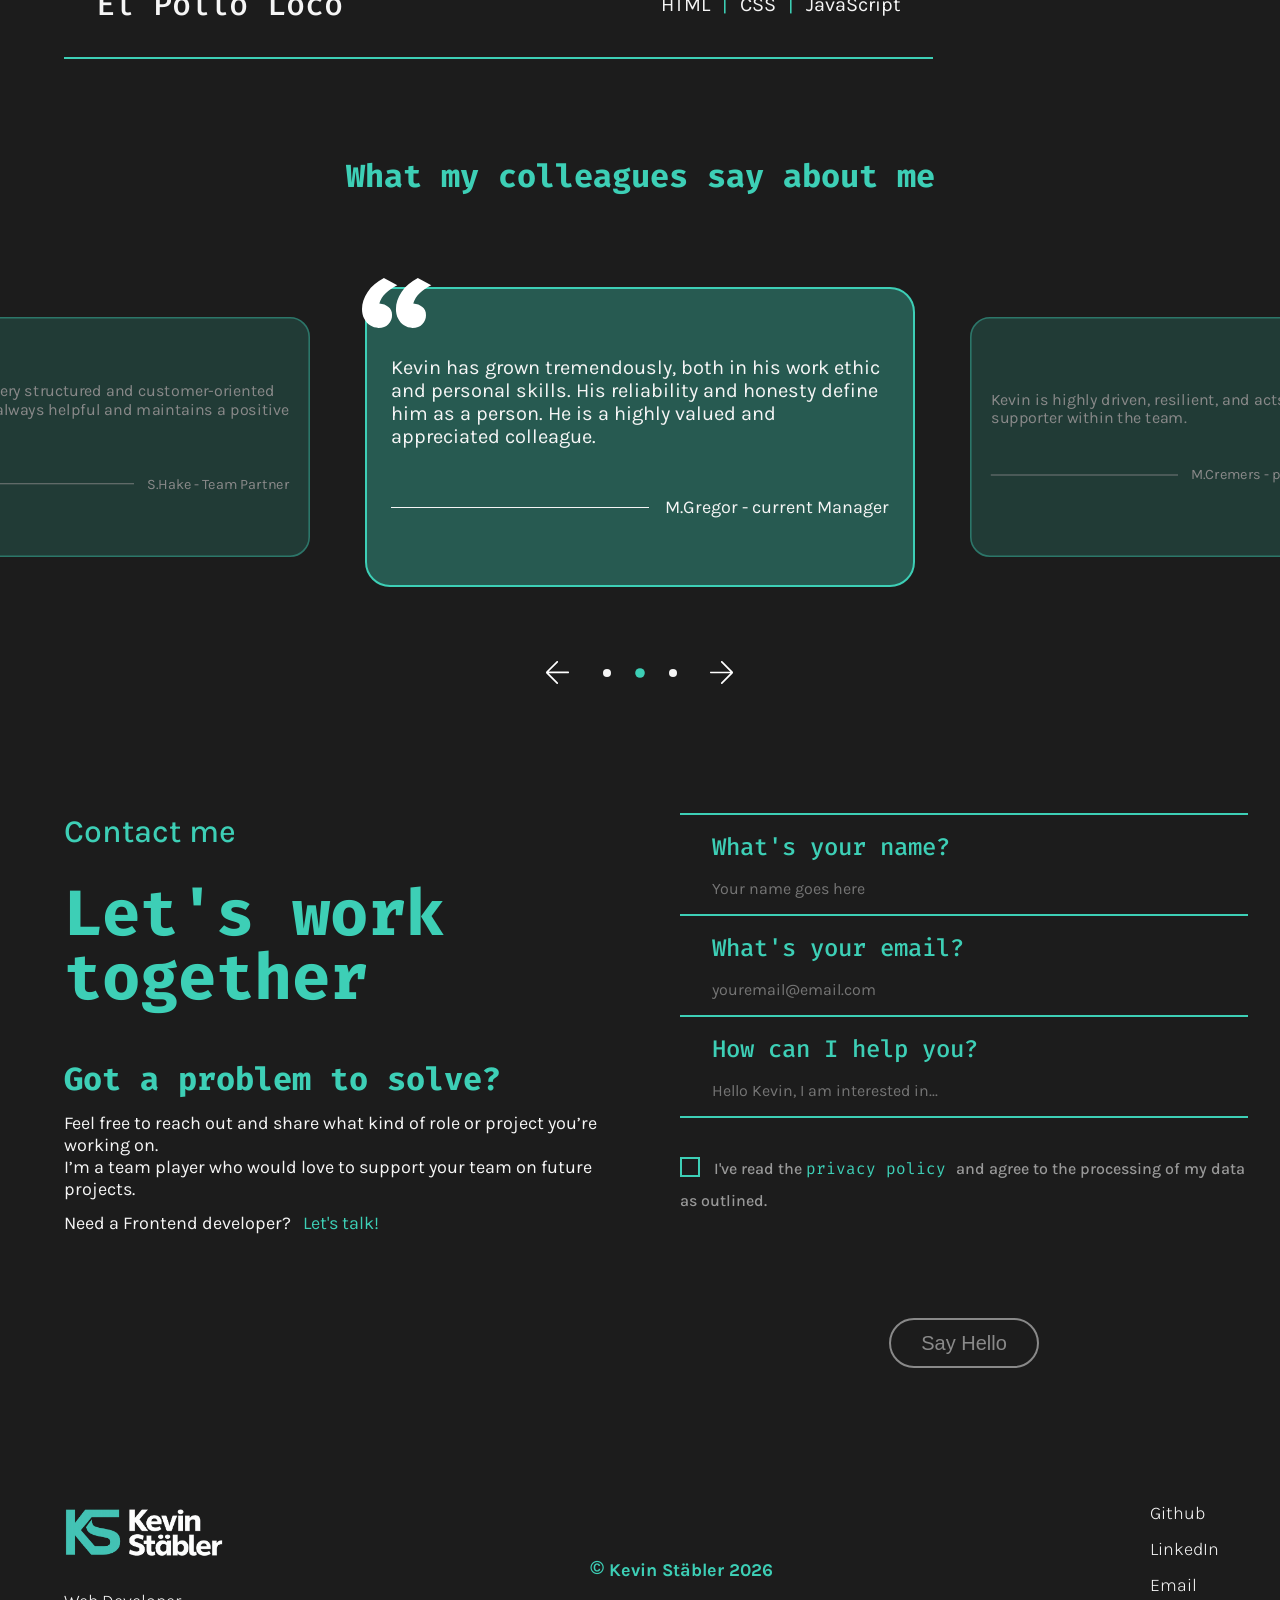
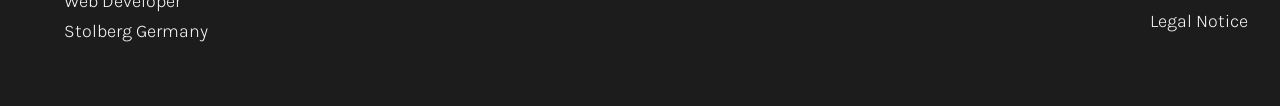
==== commit 2936f9a2: "sliderCarousel has been reworked" ====
--- a/index.html
+++ b/index.html
@@ -350,7 +350,11 @@
 
       <section class="references" id="references">
         <h2 data-i18n="references.title">What my colleagues say about me</h2>
-        <div class="references__content" id="referencesContent"></div>
+        
+        <div class="references__viewport">
+          <div class="references__track" id="track"></div>
+        </div>
+
         <div class="references__actions">
           <button class="arrowButton arrowButton--previous" id="previousRef">
             <img class="arrowButton__icon arrowButton__icon--default" src="/assets/icons/arrow-back.svg" alt="" />
--- a/css/sections/references.css
+++ b/css/sections/references.css
@@ -5,27 +5,53 @@
   flex-direction: column;
 }
 
+.references__viewport {
+  width: 100%;
+  overflow: hidden;
+  padding: var(--spacing-4xl) 0;
+}
+
+.references__track {
+  transition: transform 300ms ease;
+  position: relative;
+}
+
 .references__card {
   background-color: rgba(61, 207, 182, 0.35);
-  width: 100%;
+  width: 550px;
   min-height: 300px;
+  flex: 0 0 clamp(250px, 50%, 550px);
   border: 2px solid var(--color-primary);
   border-radius: var(--br-25);
   padding: clamp(var(--spacing-xs), 2.5vw, var(--spacing-lg)) clamp(var(--spacing-xs), 2.5vw, var(--spacing-md));
   display: flex;
+  justify-content: center;
   flex-direction: column;
-  justify-content: space-evenly;
-  flex: 0 0 clamp(250px, 50%, 550px);
+  position: absolute;
+  transition: transform 300ms ease;
+  left: 50%;
+  top: 50%;
 }
 
-.references__card:nth-child(2) {
-  background-color: rgba(61, 207, 183, 0.678);
-  scale: 1.2;
-  transition: opacity 125ms ease-in-out;
-  position: relative;
+.left {
+  transform: translate(-50%, -50%) translateX(-100%) scale(0.8);
+  opacity: 0.5;
+  z-index: 1;
 }
 
-.references__card:nth-child(2)::after {
+.center {
+  transform: translate(-50%, -50%) scale(1);
+  opacity: 1;
+  z-index: 2;
+}
+
+.right {
+  transform: translate(-50%, -50%) translateX(100%) scale(0.8);
+  opacity: 0.5;
+  z-index: 1;
+}
+
+.references__card.center::after {
   content: "";
   display: block;
   position: absolute;
@@ -52,6 +78,7 @@
 .references__text {
   font-family: var(--karla);
   font-size: clamp(var(--fs-xxs), 3vw, var(--fs-md));
+  padding-bottom: var(--spacing-xl);
 }
 
 .references__author {
@@ -84,18 +111,6 @@
 .dot--active {
   background-color: var(--color-primary);
   transform: scale(1.2);
-}
-
-.references__content {
-  width: 100%;
-  display: flex;
-  justify-content: space-around;
-  gap: var(--spacing-xl);
-}
-
-.references__content:nth-child(2) {
-  justify-content: center;
-  gap: clamp(var(--spacing-xl), 10vw, calc(var(--spacing-3xl) + var(--spacing-sm)));
 }
 
 .references__actions {
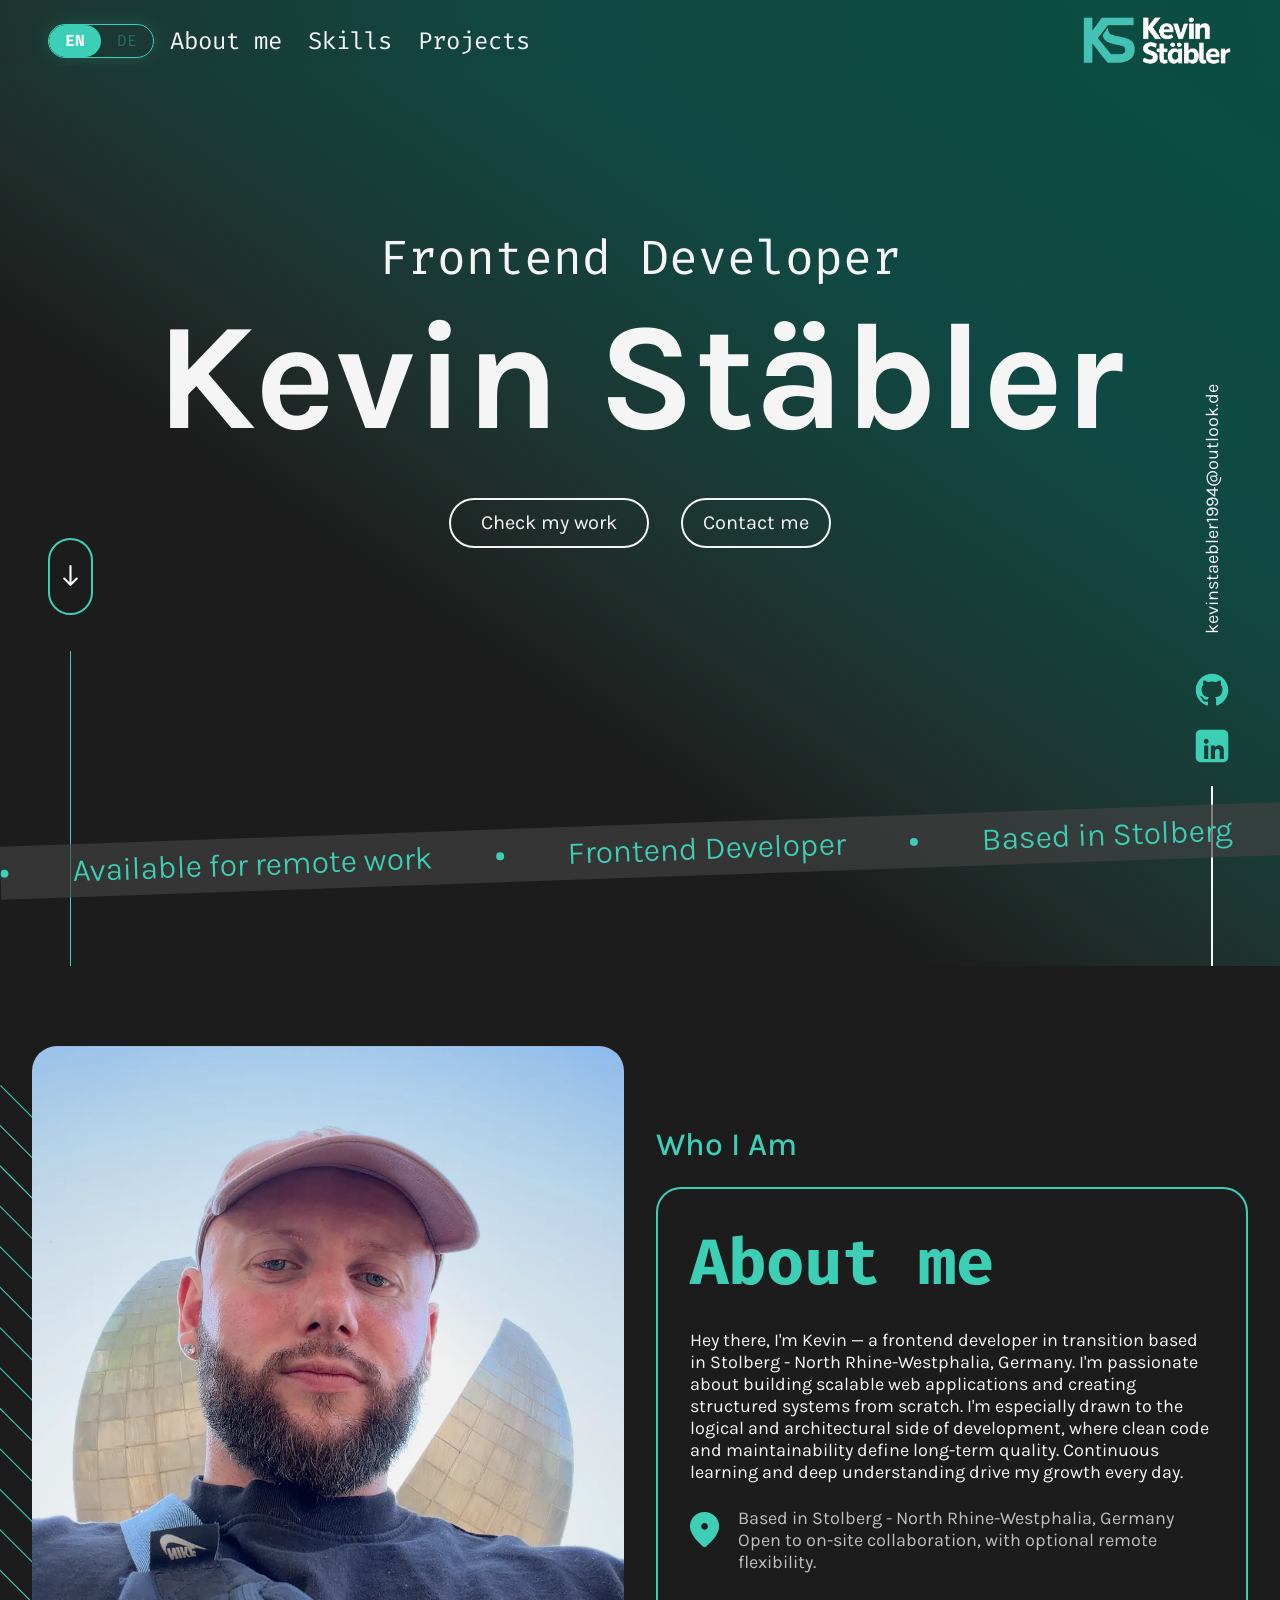
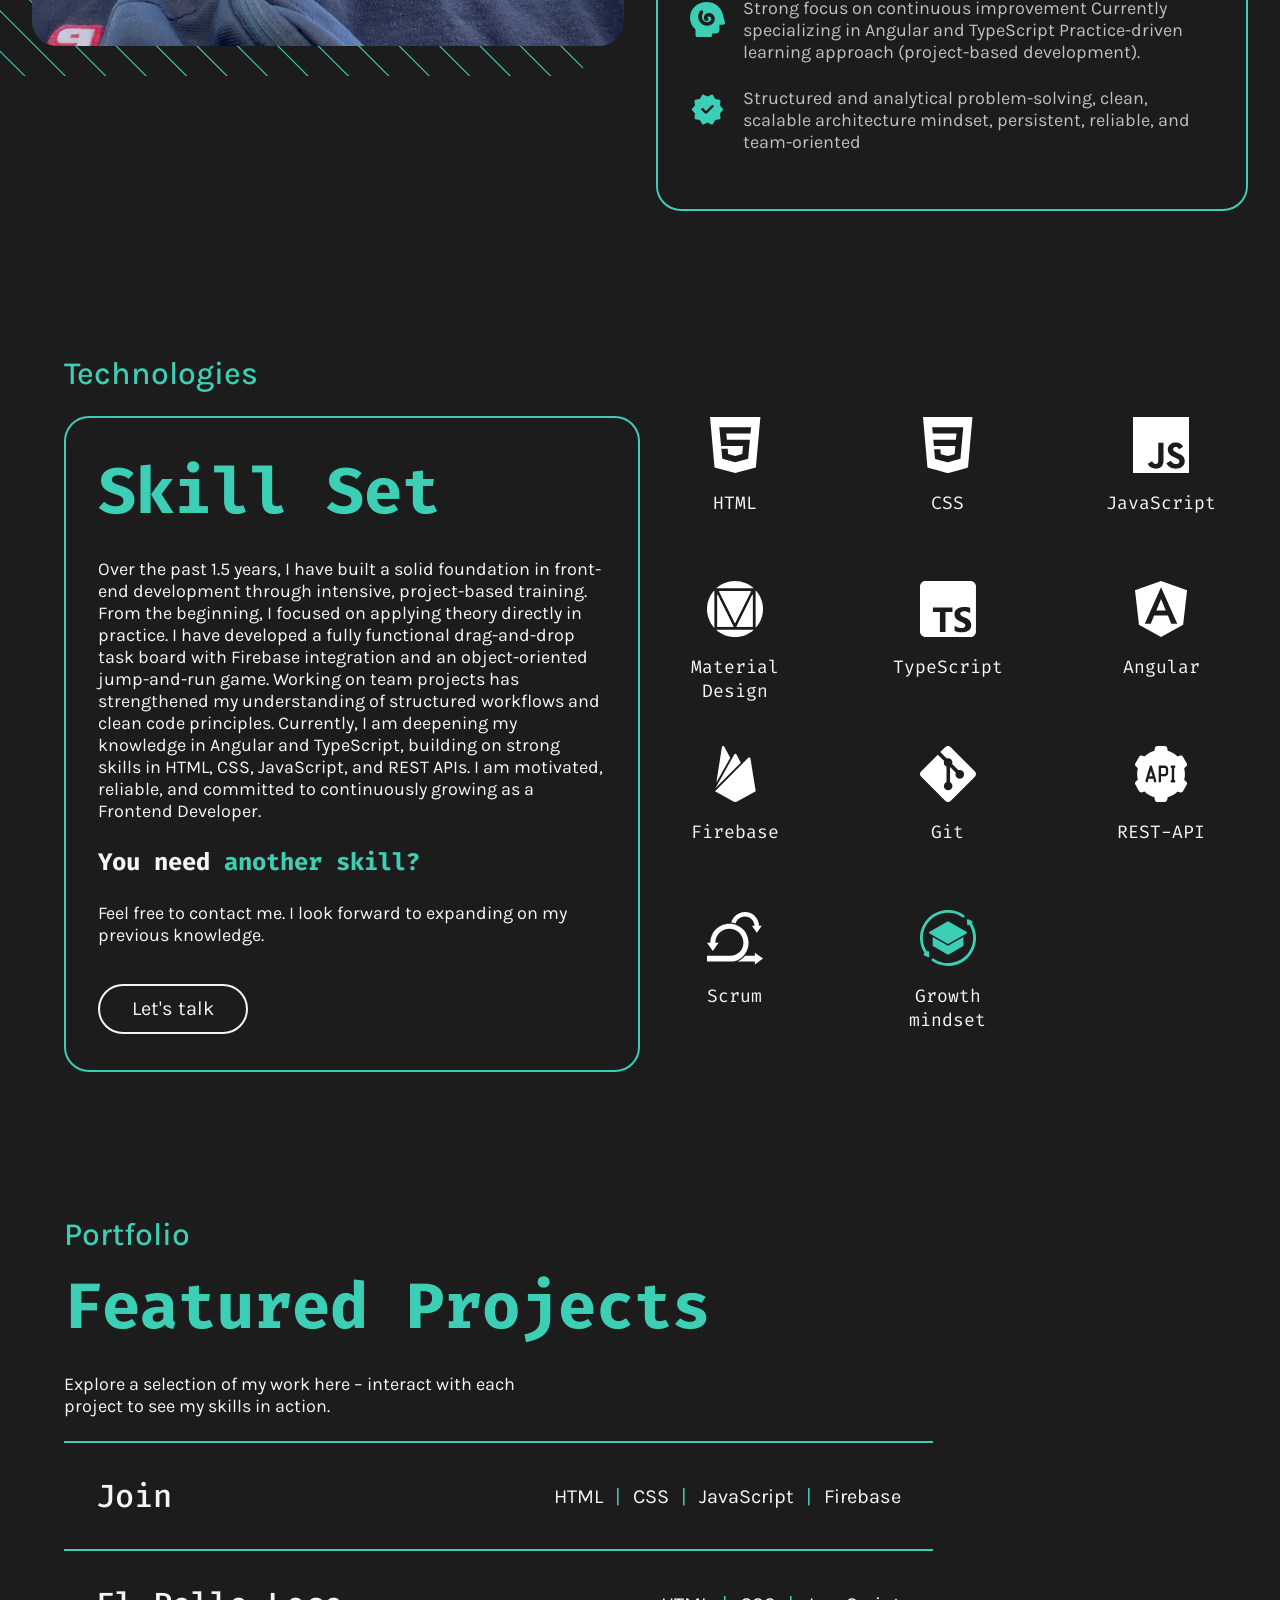
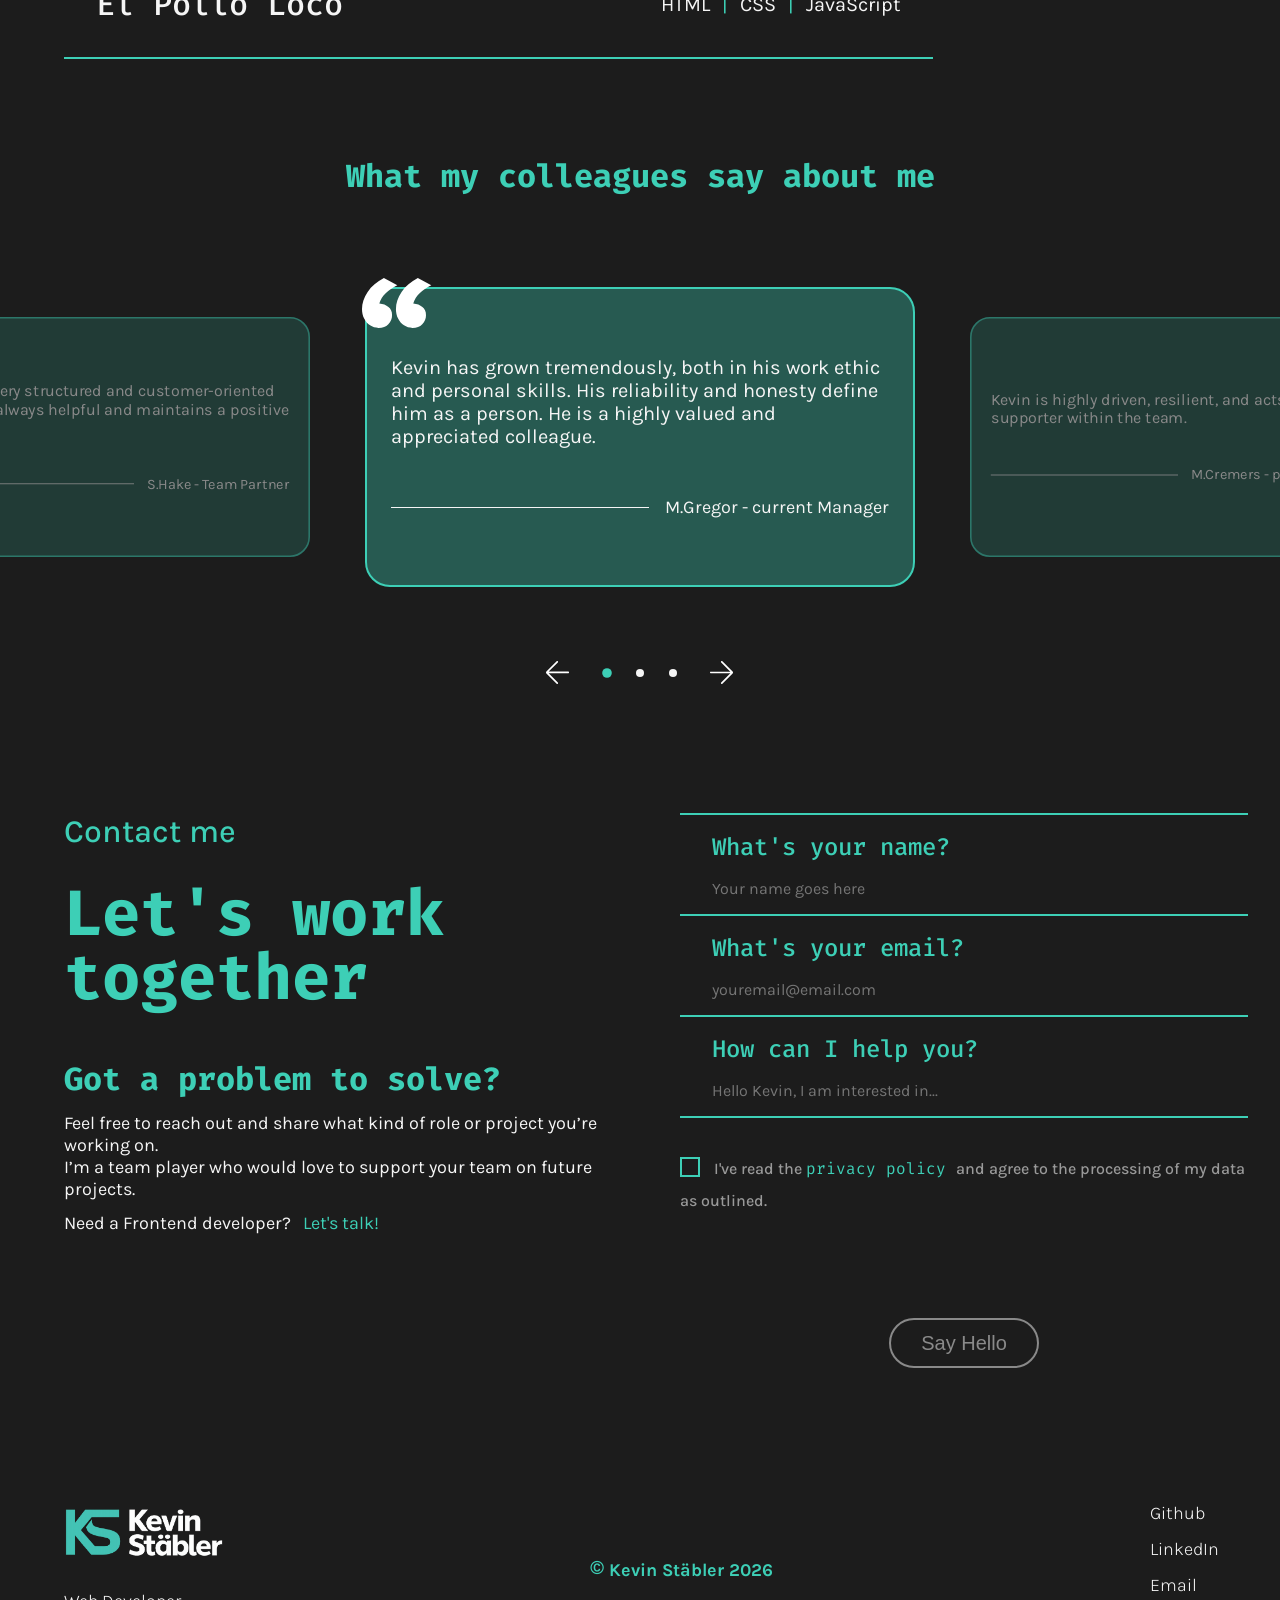
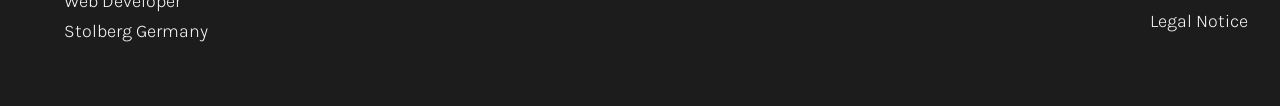
==== commit 89cf0e54: "bug fixes" ====
--- a/index.html
+++ b/index.html
@@ -465,6 +465,7 @@
       </div>
     </footer>
 
+    <script src="js/language.js"></script>
     <script src="js/translation.js"></script>
     <script src="js/projects-data.js"></script>
     <script src="js/reference-data.js"></script>
--- a/css/sections/footer.css
+++ b/css/sections/footer.css
@@ -10,11 +10,11 @@
 }
 
 .footer--legal {
-  padding: var(--spacing-4xl) var(--spacing-sm) var(--spacing-2xl) var(--spacing-2xl);
+  padding: var(--spacing-2xl) var(--spacing-lg) var(--spacing-2xl) var(--spacing-2xl);
 }
 
 .footer--privacy {
-  padding: var(--spacing-4xl) var(--spacing-sm) var(--spacing-2xl) var(--spacing-2xl);
+  padding: var(--spacing-2xl) var(--spacing-lg) var(--spacing-2xl) var(--spacing-2xl);
 }
 
 .footer__brand {
--- a/css/sections/references.css
+++ b/css/sections/references.css
@@ -12,7 +12,7 @@
 }
 
 .references__track {
-  transition: transform 300ms ease;
+  transition: transform 1000ms ease;
   position: relative;
 }
 
@@ -28,7 +28,7 @@
   justify-content: center;
   flex-direction: column;
   position: absolute;
-  transition: transform 300ms ease;
+  transition: transform 1000ms ease;
   left: 50%;
   top: 50%;
 }
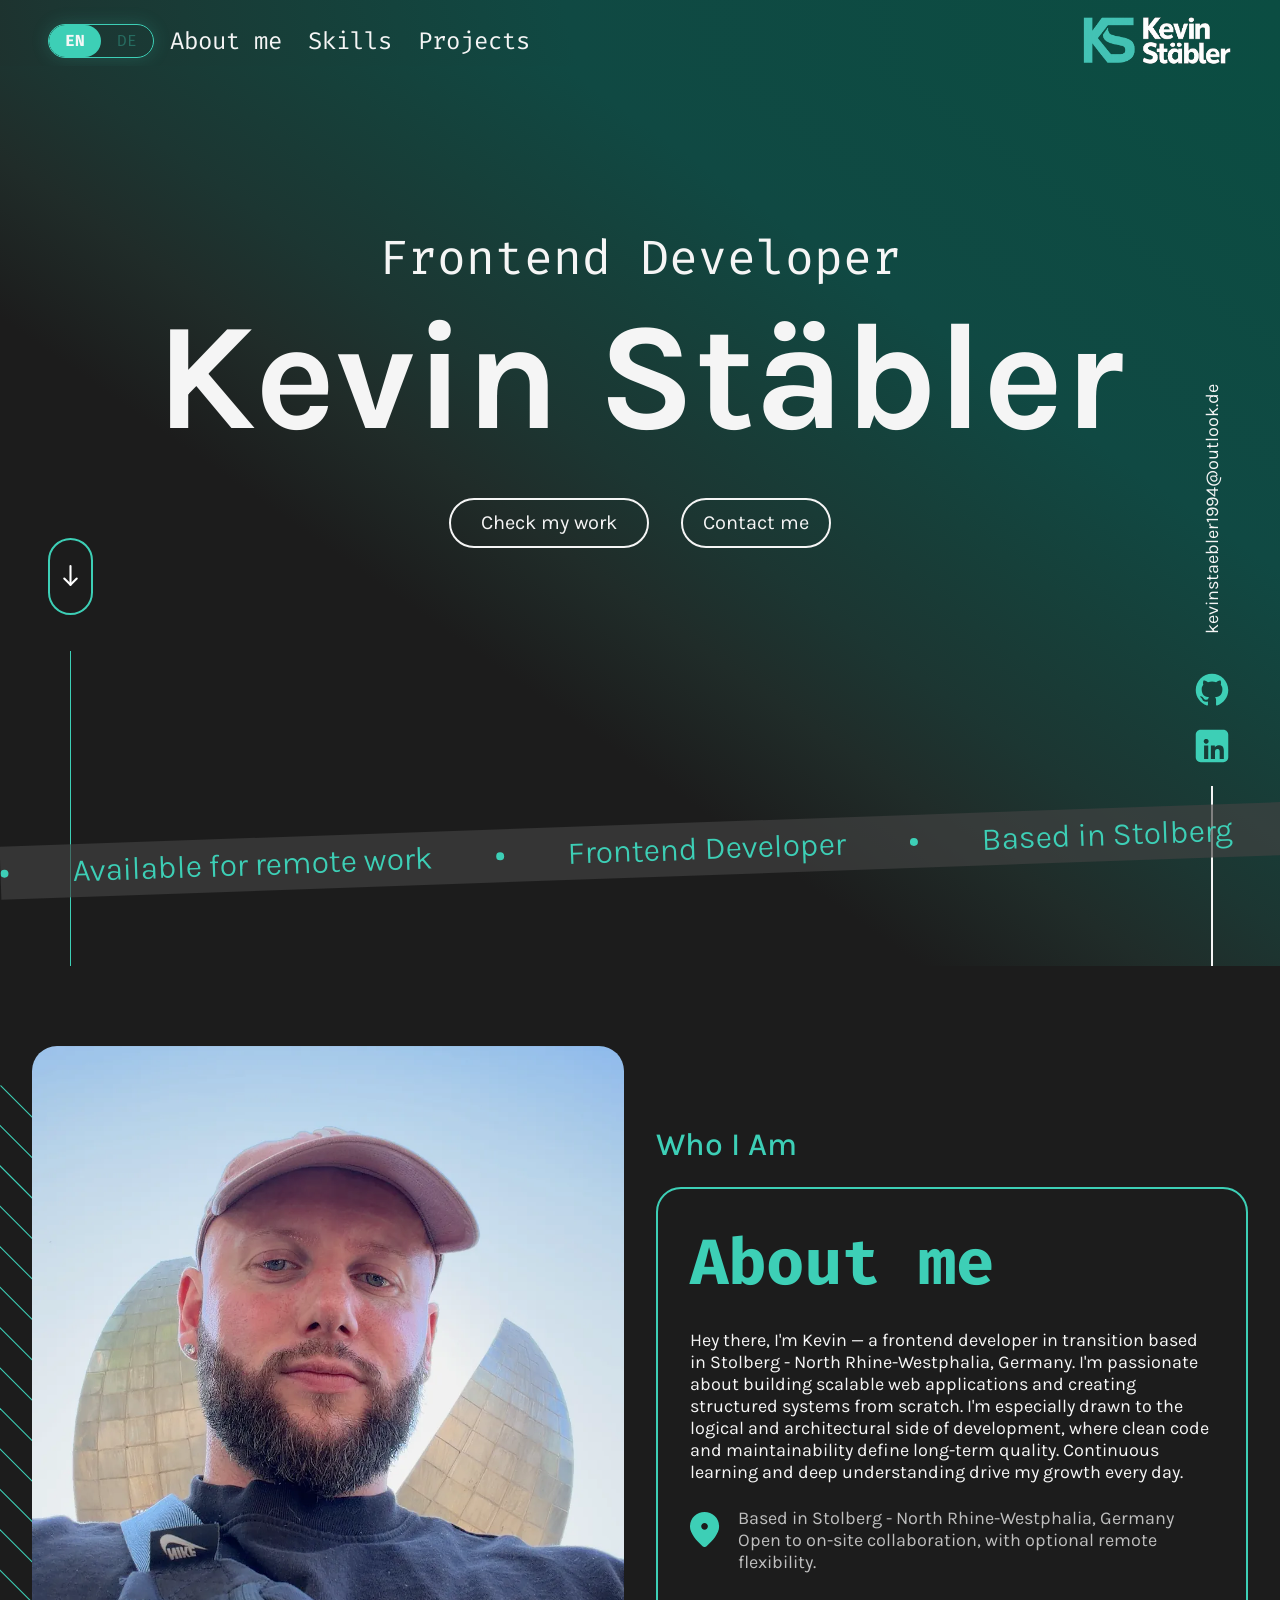
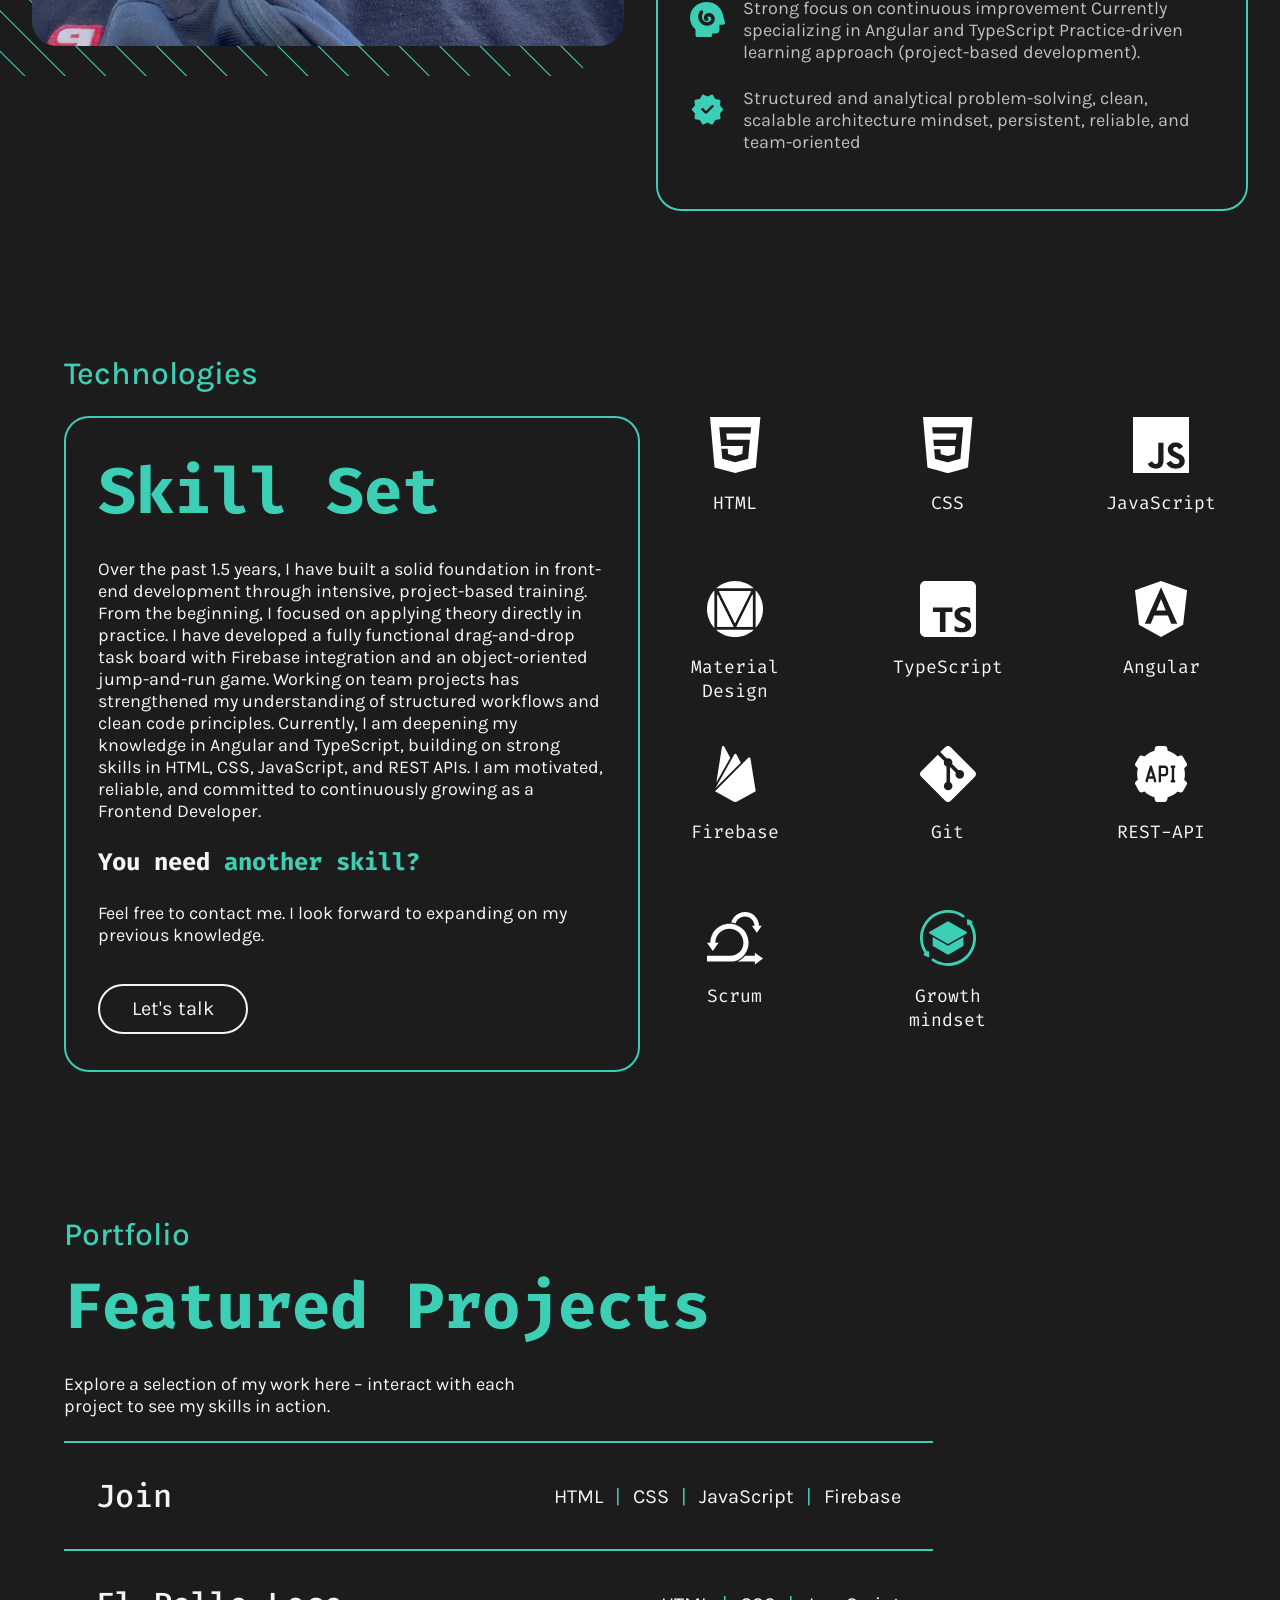
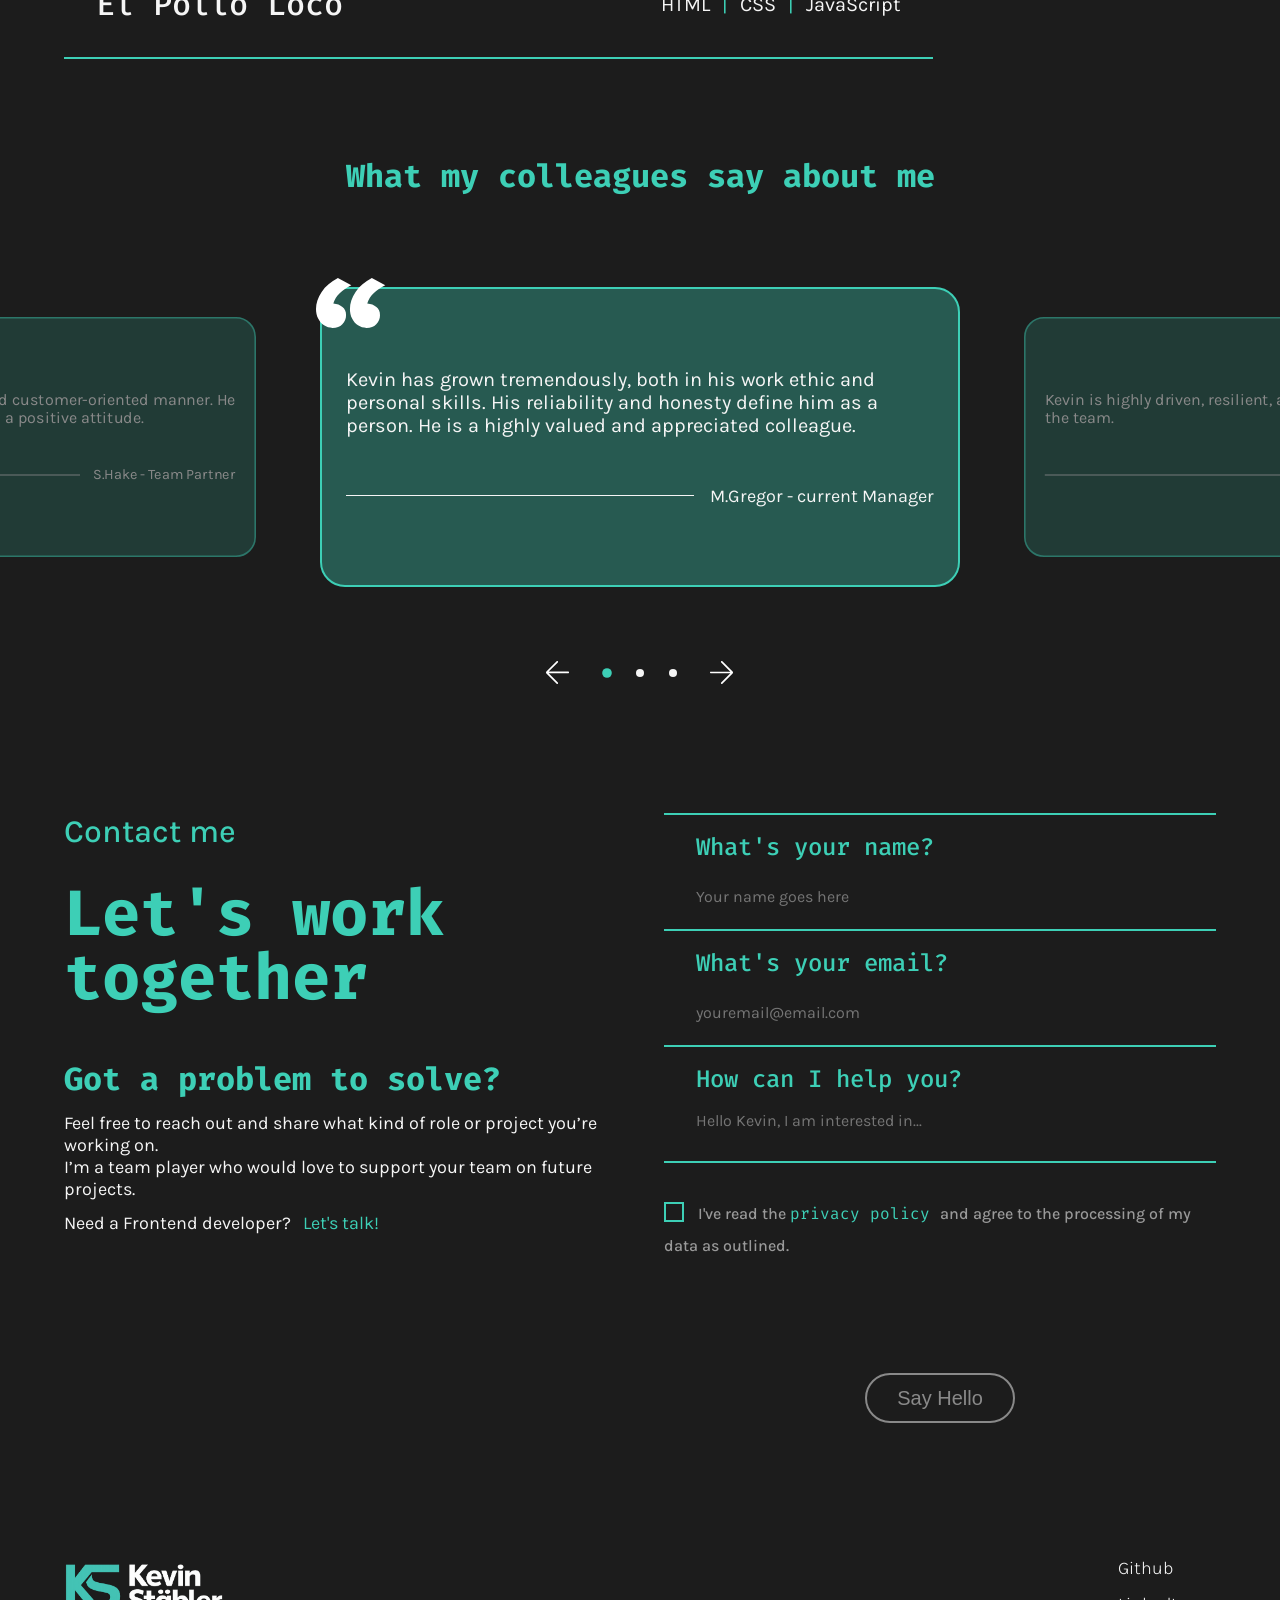
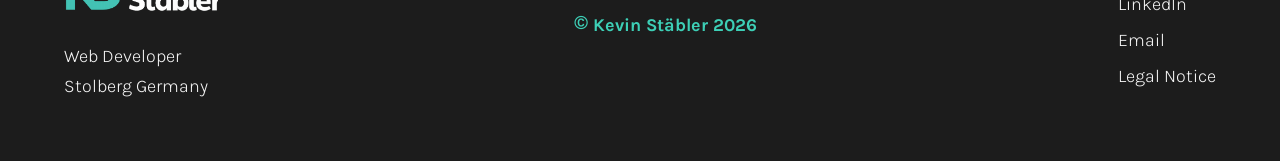
==== commit 31eeb95d: "bug fixes" ====
--- a/index.html
+++ b/index.html
@@ -3,33 +3,33 @@
   <head>
     <meta charset="UTF-8" />
     <meta name="viewport" content="width=device-width, initial-scale=1.0" />
-    <link rel="shortcut icon" href="assets/images/initials-default.png" type="image/x-icon">
+    <link rel="shortcut icon" href="assets/images/initials-default.png" type="image/x-icon" />
     <link rel="stylesheet" href="css/base.css" />
-    <link rel="stylesheet" href="css/keyframes.css">
-    <link rel="stylesheet" href="css/sections/about.css">
-    <link rel="stylesheet" href="css/sections/contact.css">
-    <link rel="stylesheet" href="css/sections/footer.css">
-    <link rel="stylesheet" href="css/sections/header.css">
-    <link rel="stylesheet" href="css/sections/hero.css">
-    <link rel="stylesheet" href="css/sections/project-modal.css">
-    <link rel="stylesheet" href="css/sections/projects.css">
-    <link rel="stylesheet" href="css/sections/references.css">
-    <link rel="stylesheet" href="css/sections/skills.css">
-    <link rel="stylesheet" href="css/sections/burger.css">
+    <link rel="stylesheet" href="css/keyframes.css" />
+    <link rel="stylesheet" href="css/sections/about.css" />
+    <link rel="stylesheet" href="css/sections/contact.css" />
+    <link rel="stylesheet" href="css/sections/footer.css" />
+    <link rel="stylesheet" href="css/sections/header.css" />
+    <link rel="stylesheet" href="css/sections/hero.css" />
+    <link rel="stylesheet" href="css/sections/project-modal.css" />
+    <link rel="stylesheet" href="css/sections/projects.css" />
+    <link rel="stylesheet" href="css/sections/references.css" />
+    <link rel="stylesheet" href="css/sections/skills.css" />
+    <link rel="stylesheet" href="css/sections/burger.css" />
 
     <title>Portfolio</title>
   </head>
   <body>
     <div class="burger-menu" id="burger">
       <div class="burger-menu__content">
-          <a data-i18n="header.about" href="#about">About me</a>
-          <a data-i18n="header.skills" href="#skills">Skills</a>
-          <a data-i18n="header.projects" href="#projects">Projects</a>
-          <div class="lang-switch lang-switch--mobile" role="group" aria-label="Language switch">
+        <a data-i18n="header.about" href="#about">About me</a>
+        <a data-i18n="header.skills" href="#skills">Skills</a>
+        <a data-i18n="header.projects" href="#projects">Projects</a>
+        <div class="lang-switch lang-switch--mobile" role="group" aria-label="Language switch">
           <button data-lang="en" class="lang-switch__option lang-switch__option--active" type="button" aria-pressed="true">EN</button>
           <button data-lang="de" class="lang-switch__option" type="button" aria-pressed="false">DE</button>
         </div>
-        </div>
+      </div>
     </div>
     <header>
       <nav class="header__nav">
@@ -44,24 +44,19 @@
         </div>
       </nav>
       <div class="header__logo">
-        <img class="header__logo-image header__logo-image--default desktop"
-          src="assets/images/name-default.png" alt="" />
-
-        <img class="header__logo-image header__logo-image--hover desktop"
-          src="assets/images/name-hover.png" alt="" />
-
-        <img class="header__logo-image header__logo-image--default mobile"
-          src="assets/images/initials-default.png" alt="" />
-
-        <img class="header__logo-image header__logo-image--hover mobile"
-          src="assets/images/initials-hover.png" alt="" />
+        <img class="header__logo-image header__logo-image--default desktop" src="assets/images/name-default.png" alt="" />
+
+        <img class="header__logo-image header__logo-image--hover desktop" src="assets/images/name-hover.png" alt="" />
+
+        <img class="header__logo-image header__logo-image--default mobile" src="assets/images/initials-default.png" alt="" />
+
+        <img class="header__logo-image header__logo-image--hover mobile" src="assets/images/initials-hover.png" alt="" />
       </div>
 
       <div class="header__burger dNone" id="burger-button">
-        <img class="header__burger-image header__burger-image--default" src="assets/icons/burger-default.svg" alt="">
-        <img class="header__burger-image header__burger-image--hover" src="assets/icons/burger-pressed.svg" alt="">
-      </div>
-
+        <img class="header__burger-image header__burger-image--default" src="assets/icons/burger-default.svg" alt="" />
+        <img class="header__burger-image header__burger-image--hover" src="assets/icons/burger-pressed.svg" alt="" />
+      </div>
     </header>
     <main>
       <section class="hero" id="hero">
@@ -84,53 +79,53 @@
             </span>
           </a>
         </div>
-  
+
         <div class="hero__side-elements">
           <div class="banner">
-          <div class="banner__track">
-            <p class="banner__status">
-              <span class="banner__dot"></span>
-              <span data-i18n="banner.remote">Available for remote work</span>
-
-              <span class="banner__dot"></span>
-              <span data-i18n="banner.job">Frontend Developer</span>
-
-              <span class="banner__dot"></span>
-              <span data-i18n="banner.location">Based in Stolberg</span>
-
-              <span class="banner__dot"></span>
-              <span data-i18n="banner.status">Open to work</span>
-            </p>
-
-            <p class="banner__status">
-              <span class="banner__dot"></span>
-              <span data-i18n="banner.remote">Available for remote work</span>
-
-              <span class="banner__dot"></span>
-              <span data-i18n="banner.job">Frontend Developer</span>
-
-              <span class="banner__dot"></span>
-              <span data-i18n="banner.location">Based in Stolberg</span>
-
-              <span class="banner__dot"></span>
-              <span data-i18n="banner.status">Open to work</span>
-            </p>
-
-            <p class="banner__status">
-              <span class="banner__dot"></span>
-              <span data-i18n="banner.remote">Available for remote work</span>
-
-              <span class="banner__dot"></span>
-              <span data-i18n="banner.job">Frontend Developer</span>
-
-              <span class="banner__dot"></span>
-              <span data-i18n="banner.location">Based in Stolberg</span>
-
-              <span class="banner__dot"></span>
-              <span data-i18n="banner.status">Open to work</span>
-            </p>
-          </div>
-        </div>
+            <div class="banner__track">
+              <p class="banner__status">
+                <span class="banner__dot"></span>
+                <span data-i18n="banner.remote">Available for remote work</span>
+
+                <span class="banner__dot"></span>
+                <span data-i18n="banner.job">Frontend Developer</span>
+
+                <span class="banner__dot"></span>
+                <span data-i18n="banner.location">Based in Stolberg</span>
+
+                <span class="banner__dot"></span>
+                <span data-i18n="banner.status">Open to work</span>
+              </p>
+
+              <p class="banner__status">
+                <span class="banner__dot"></span>
+                <span data-i18n="banner.remote">Available for remote work</span>
+
+                <span class="banner__dot"></span>
+                <span data-i18n="banner.job">Frontend Developer</span>
+
+                <span class="banner__dot"></span>
+                <span data-i18n="banner.location">Based in Stolberg</span>
+
+                <span class="banner__dot"></span>
+                <span data-i18n="banner.status">Open to work</span>
+              </p>
+
+              <p class="banner__status">
+                <span class="banner__dot"></span>
+                <span data-i18n="banner.remote">Available for remote work</span>
+
+                <span class="banner__dot"></span>
+                <span data-i18n="banner.job">Frontend Developer</span>
+
+                <span class="banner__dot"></span>
+                <span data-i18n="banner.location">Based in Stolberg</span>
+
+                <span class="banner__dot"></span>
+                <span data-i18n="banner.status">Open to work</span>
+              </p>
+            </div>
+          </div>
           <div class="hero__side-left">
             <span class="image-wrapper"> <img src="assets/icons/arrow-down.svg" alt="" /></span>
           </div>
@@ -140,7 +135,8 @@
             </div>
             <div class="hero__social-icons">
               <a class="icon" href="#contact" target="_blank" rel="noopener noreferrer"
-                ><img class="default dNone" src="assets/icons/mail.svg" alt="" /> <img class="hover dNone" src="assets/icons/mail-hover.svg" alt=""
+                ><img class="default dNone" src="assets/icons/mail.svg" alt="" />
+                <img class="hover dNone" src="assets/icons/mail-hover.svg" alt=""
               /></a>
 
               <a class="icon" href="https://github.com/kevinstaebler94" target="_blank" rel="noopener noreferrer"
@@ -304,8 +300,8 @@
               <button id="live-test-btn">Live Test</button>
               <div class="project-modal__next-wrapper">
                 <button data-i18n="modal.next" onclick="showNextProject()" class="project-modal__next project-modal__next--mobile">
-              Next project
-            </button>
+                  Next project
+                </button>
               </div>
             </div>
           </div>
@@ -320,9 +316,7 @@
       <section class="projects" id="projects">
         <h2>Portfolio</h2>
         <h3 data-i18n="projects.subtitle">Featured Projects</h3>
-        <p data-i18n="projects.description">
-          Explore a selection of my work here - Interact with projects to see my skills in action.
-        </p>
+        <p data-i18n="projects.description">Explore a selection of my work here - Interact with projects to see my skills in action.</p>
         <div class="projects__left">
           <div onclick="openProjectModal('join')" data-project="join" class="project">
             <h4 class="project__title">Join</h4>
@@ -350,7 +344,7 @@
 
       <section class="references" id="references">
         <h2 data-i18n="references.title">What my colleagues say about me</h2>
-        
+
         <div class="references__viewport">
           <div class="references__track" id="track"></div>
         </div>
@@ -365,7 +359,7 @@
             <div class="dot dot--active"></div>
             <div class="dot"></div>
           </div>
-          
+
           <button class="arrowButton arrowButton--next" id="nextRef">
             <img class="arrowButton__icon arrowButton__icon--default" src="/assets/icons/arrow-forward.svg" alt="" />
             <img class="arrowButton__icon arrowButton__icon--hover" src="/assets/icons/arrow-forward-hover.svg" alt="" />
@@ -379,7 +373,9 @@
           <h3 data-i18n="contact.subtitle">Let's work together</h3>
           <h4 data-i18n="contact.question">Got a problem to solve?</h4>
           <p>
-            <span data-i18n="contact.description_1">Feel free to reach out and let me know what kind of role or project you have in mind.</span>
+            <span data-i18n="contact.description_1"
+              >Feel free to reach out and let me know what kind of role or project you have in mind.</span
+            >
 
             <span class="contact-info__br" data-i18n="contact.description_2"
               >I’m confident I can add value to your team through clean, scalable and maintainable frontend solutions.</span
@@ -412,13 +408,13 @@
           />
 
           <label data-i18n="contact.form.message_label" for="message">How can I help you?</label>
-          <input
+          <textarea
             data-i18n-placeholder="contact.form.message_placeholder"
             id="message"
             name="message"
             placeholder="Hello Kevin, I am interested in..."
             data-default="Hello Kevin, I am interested in..."
-          ></input>
+          ></textarea>
 
           <label class="privacy" for="privacy">
             <input type="checkbox" id="privacy" />
@@ -433,7 +429,7 @@
             >Please accept the privacy policy.</span
           >
 
-           <span id="approvalMessage" class="approval__message" data-i18n="contact.form.approval_message"
+          <span id="approvalMessage" class="approval__message" data-i18n="contact.form.approval_message"
             >Your message has been sent successfully.</span
           >
 
--- a/css/base.css
+++ b/css/base.css
@@ -33,10 +33,6 @@
   --border: 2px solid #3dcfb6;
   --fira: "firacode", monospace;
   --karla: "karla", system-ui, sans-serif;
-  --bp-mobile: 480px;
-  --bp-tablet: 768px;
-  --bp-desktop: 1024px;
-  --bp-large: 1440px;
 }
 
 @font-face {
@@ -73,6 +69,7 @@
   background: linear-gradient(to top right, #1c1c1c 0%, #1c1c1c 36%, #202c29 45%, #1c3632 52%, #16403a 62%, #104943 72%, #0b4d42 100%);
   cursor: default;
   position: relative;
+  overflow-x: hidden;
 }
 
 h1,
--- a/css/keyframes.css
+++ b/css/keyframes.css
@@ -51,14 +51,14 @@
 
   to {
     transform: translateX(0);
-    color: var(--color-primary);
+    color: rgb(245, 6, 173);
   }
 }
 
 @keyframes approvalMessageOut {
   from {
     transform: translateX(0);
-    color: var(--color-primary);
+    color: rgb(245, 6, 173);
   }
 
   to {
--- a/css/sections/contact.css
+++ b/css/sections/contact.css
@@ -3,7 +3,7 @@
   display: grid;
   grid-template-columns: repeat(auto-fit, minmax(413px, 1fr));
   column-gap: var(--spacing-xl);
-  padding: var(--spacing-2xl) var(--spacing-lg) var(--spacing-2xl) var(--spacing-2xl);
+  padding: var(--spacing-2xl);
 }
 
 .contact-info > h2,
@@ -53,9 +53,11 @@
   color: whitesmoke;
   font-family: var(--karla);
   font-size: var(--fs-xs);
-}
-
-.contact-form > input:focus {
+  height: 50px;
+}
+
+.contact-form > input:focus,
+.contact-form > textarea:focus {
   background-color: var(--color-bg);
   border: none;
   outline: none;
@@ -161,30 +163,35 @@
 }
 
 .privacy__validation {
-  font-size: var(--fs-xs);
+  font-size: var(--fs-md);
   color: transparent;
   padding: var(--spacing-sm) 0 var(--spacing-xs) 0;
 }
 
 .approval__message {
-  font-size: var(--fs-xs);
-  padding-bottom: var(--spacing-md);
+  font-size: var(--fs-md);
+  padding: var(--spacing-xs) var(--spacing-sm);
   color: transparent;
   transform: translateX(100%);
+  text-align: left;
 }
 
 .approval__message--show {
-  animation: approvalMessageIn 500ms ease-in-out forwards;
+  animation: approvalMessageIn 750ms ease-in-out forwards;
 }
 
 .approval__message--hide {
-  animation: approvalMessageOut 500ms ease-in-out forwards;
+  animation: approvalMessageOut 750ms ease-in-out forwards;
 }
 
 input:-webkit-autofill,
 input:-webkit-autofill:hover,
 input:-webkit-autofill:focus,
-input:-webkit-autofill:active {
+input:-webkit-autofill:active,
+textarea:-webkit-autofill,
+textarea:-webkit-autofill:hover,
+textarea:-webkit-autofill:focus,
+textarea:-webkit-autofill:active {
   -webkit-box-shadow: 0 0 0 30px var(--color-bg) inset !important;
   -webkit-text-fill-color: whitesmoke !important;
   font-size: var(--fs-xs);
@@ -195,10 +202,17 @@
   box-sizing: border-box;
 }
 
-input:-webkit-autofill::placeholder {
+input:-webkit-autofill::placeholder,
+textarea:-webkit-autofill::placeholder {
   -webkit-text-fill-color: rgb(153, 153, 153) !important;
   font-size: var(--fs-xs);
   font-family: var(--karla);
+}
+
+.contact-form > textarea:focus {
+  border: none;
+  outline: none;
+  box-shadow: none;
 }
 
 .contact-form__submit:disabled {
@@ -211,12 +225,14 @@
   opacity: 1;
 }
 
-input::placeholder {
-  font-size: var(--fs-xs);
-  font-family: var(--karla);
-}
-
-input.error::placeholder {
+input::placeholder,
+textarea::placeholder {
+  font-size: var(--fs-xs);
+  font-family: var(--karla);
+}
+
+input.error::placeholder,
+textarea.error::placeholder {
   color: var(--color-error);
   font-size: var(--fs-xs);
   font-family: var(--karla);
@@ -241,8 +257,10 @@
   padding: var(--spacing-sm) 0 var(--spacing-sm) var(--spacing-lg);
 }
 
-.contact-form > input {
+.contact-form > input,
+.contact-form > textarea {
   padding: 0 0 var(--spacing-sm) var(--spacing-lg);
+  resize: none;
 }
 
 .contact-form {
@@ -300,7 +318,7 @@
   max-width: 65ch;
 }
 
-@media (max-width: 969px) {
+@media (max-width: 1002px) {
   .contact {
     grid-template-columns: none;
     padding: var(--spacing-2xl) var(--spacing-sm);
@@ -316,7 +334,8 @@
     padding: var(--spacing-sm) var(--spacing-xs);
   }
 
-  .contact-form > input {
+  .contact-form > input,
+  .contact-form > textarea {
     padding: 0 0 var(--spacing-sm) var(--spacing-xs);
   }
 
--- a/css/sections/footer.css
+++ b/css/sections/footer.css
@@ -5,7 +5,7 @@
 }
 
 .footer--home {
-  padding: var(--spacing-2xl) var(--spacing-lg) var(--spacing-2xl) var(--spacing-2xl);
+  padding: var(--spacing-2xl);
   background-color: var(--color-bg);
 }
 
@@ -86,10 +86,16 @@
   opacity: 1;
 }
 
+@media (max-width: 1002px) {
+  .footer {
+    padding: var(--spacing-2xl) var(--spacing-sm);
+  }
+}
+
 @media (max-width: 768px) {
   .footer {
     flex-wrap: wrap;
-    padding: var(--spacing-2xl) 0 var(--spacing-2xl) var(--spacing-sm);
+    /* padding: var(--spacing-2xl) 0 var(--spacing-2xl) var(--spacing-sm); */
   }
 
   .footer__brand {
@@ -119,7 +125,7 @@
 
 @media (max-width: 480px) {
   .footer__brand {
-    flex: 0 0 70%;
+    flex: 0 0 50%;
   }
 
   .footer__navigation {
--- a/css/sections/header.css
+++ b/css/sections/header.css
@@ -152,7 +152,7 @@
   }
 
   .burger-menu__content > a {
-    width: 110px;
+    width: 116px;
     text-align: left;
   }
 
--- a/css/sections/hero.css
+++ b/css/sections/hero.css
@@ -209,6 +209,7 @@
   align-items: center;
   gap: 20px;
   margin-right: var(--spacing-xl);
+  user-select: none;
 }
 
 .hero__side-right::after {
@@ -275,16 +276,17 @@
   border-radius: var(--br-25);
   padding: clamp(var(--spacing-sm), 4.5vw, var(--spacing-md)) clamp(var(--spacing-xxxs), 4.5vw, var(--spacing-xxs));
   margin-bottom: var(--spacing-sm);
-  cursor: pointer;
 }
 
 .image-wrapper > img {
   height: clamp(15px, 5vw, 25px);
-}
-
-.image-wrapper > img {
   animation: bounce 1500ms linear infinite;
-}
+  user-select: none;
+}
+
+/* .image-wrapper > img {
+  animation: bounce 1500ms linear infinite;
+} */
 
 @media (max-width: 768px) {
   .hero__mail-adress {
--- a/css/sections/references.css
+++ b/css/sections/references.css
@@ -18,7 +18,7 @@
 
 .references__card {
   background-color: rgba(61, 207, 182, 0.35);
-  width: 550px;
+  min-width: 300px;
   min-height: 300px;
   flex: 0 0 clamp(250px, 50%, 550px);
   border: 2px solid var(--color-primary);
--- a/css/sections/burger.css
+++ b/css/sections/burger.css
@@ -24,7 +24,7 @@
   z-index: 9999;
   border: var(--border);
   border-radius: var(--br-35);
-  transform: translateX(150%);
+  transform: translateX(200%);
   transition: transform 300ms ease-in-out;
 }
 
@@ -39,4 +39,5 @@
 
 .burger-menu__content > a {
   font-size: var(--fs-lg);
+  font-family: var(--fira);
 }
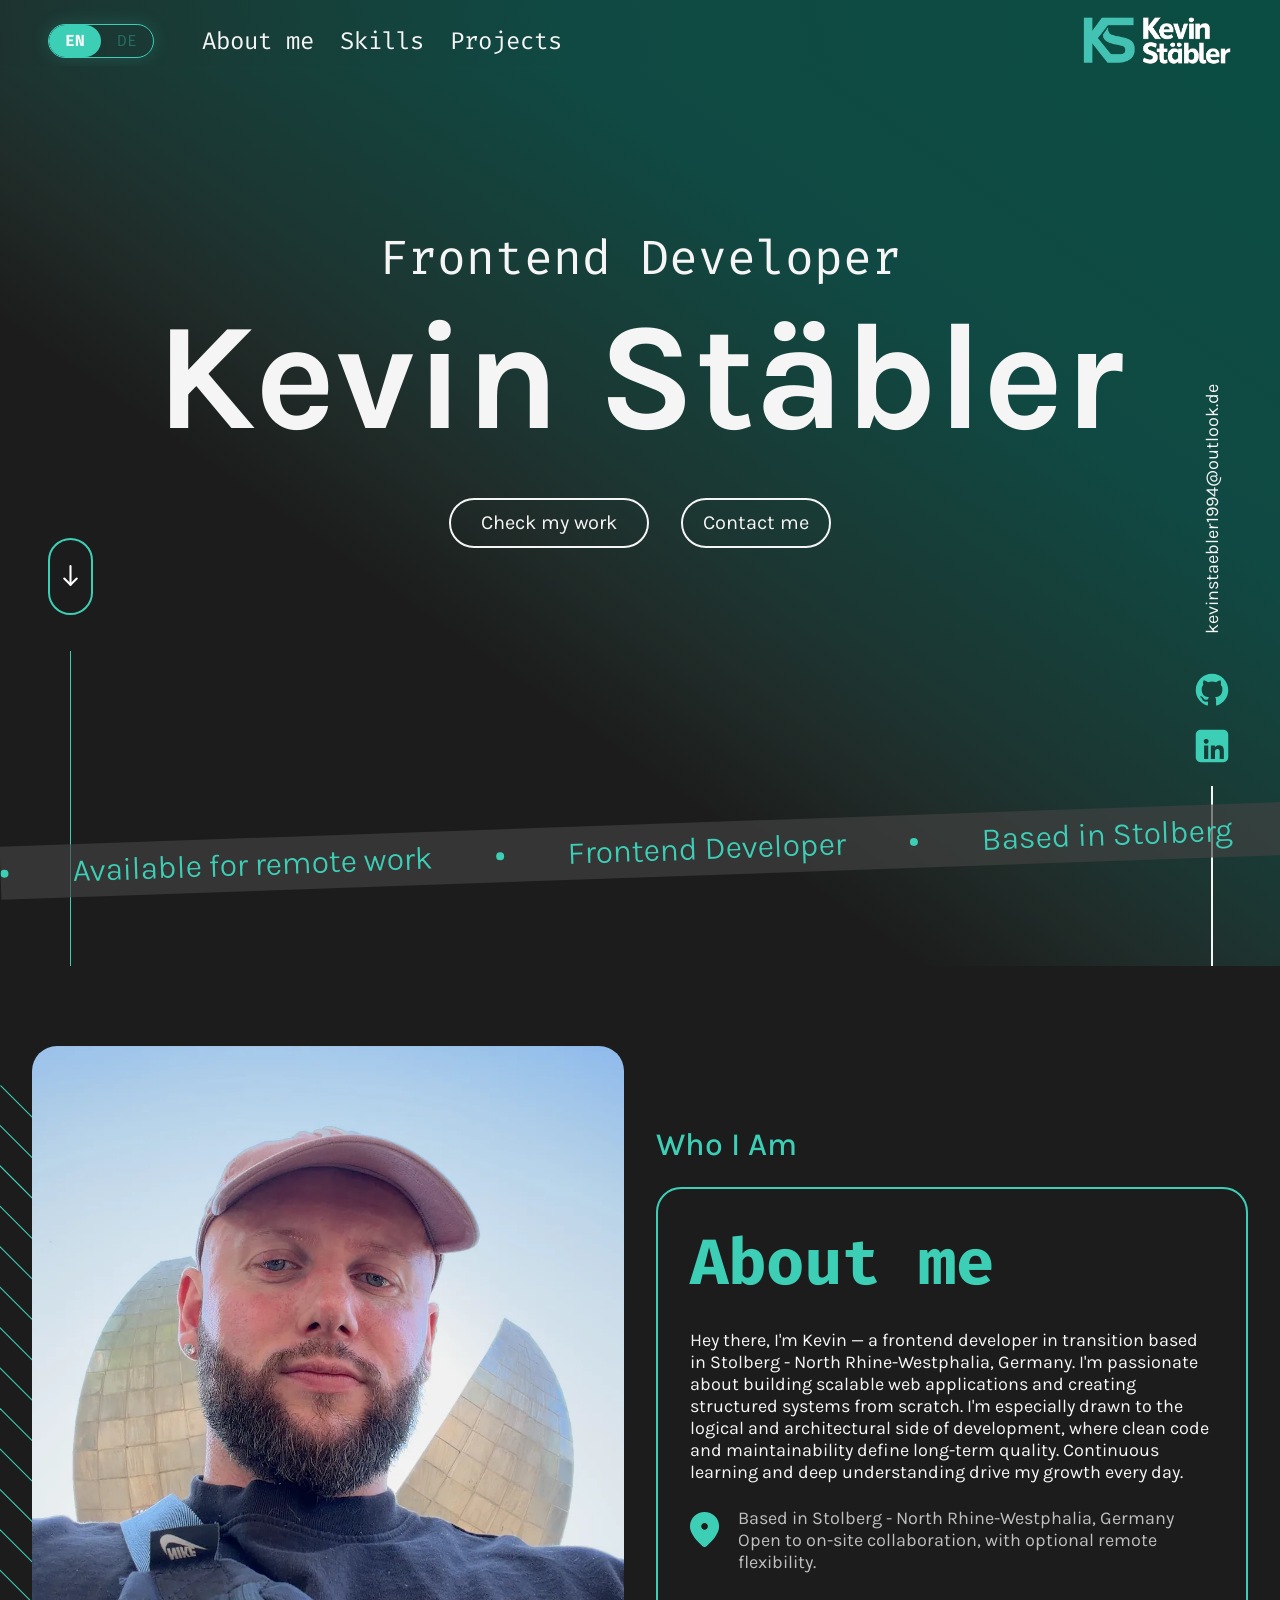
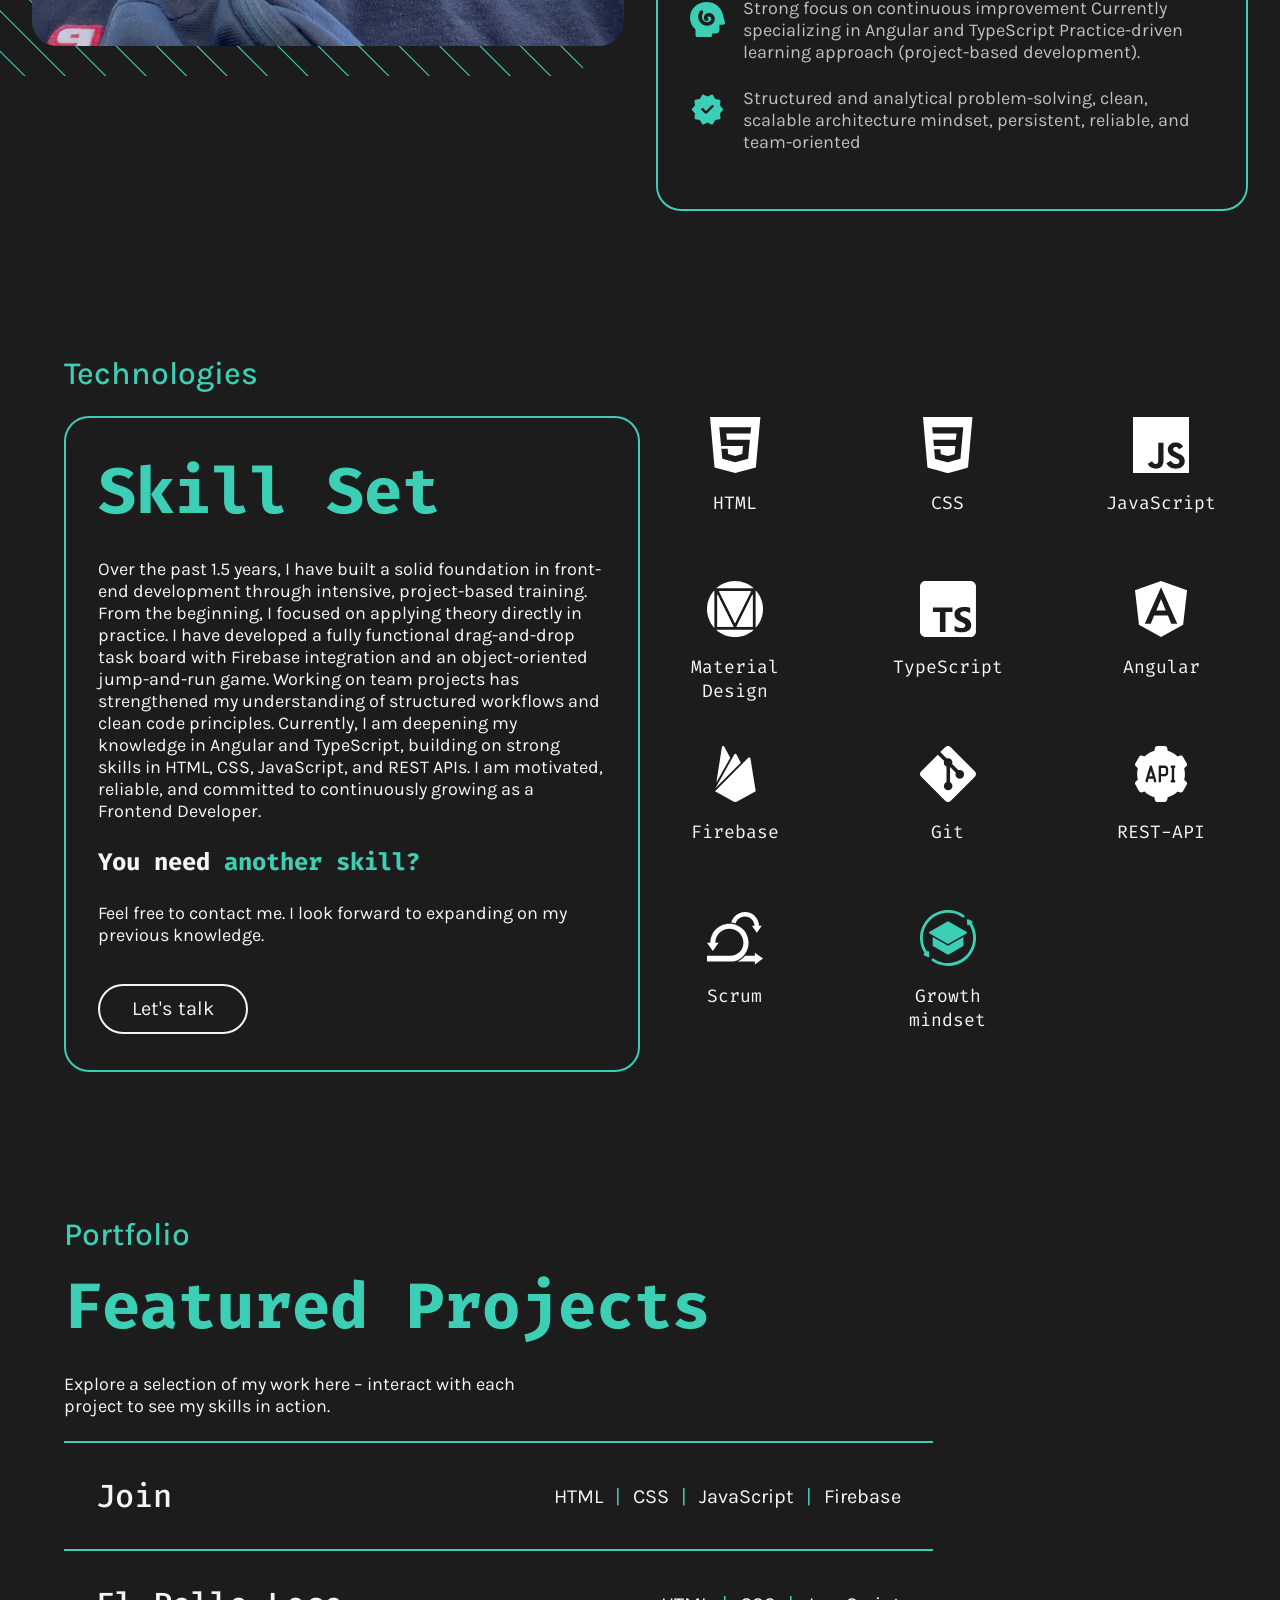
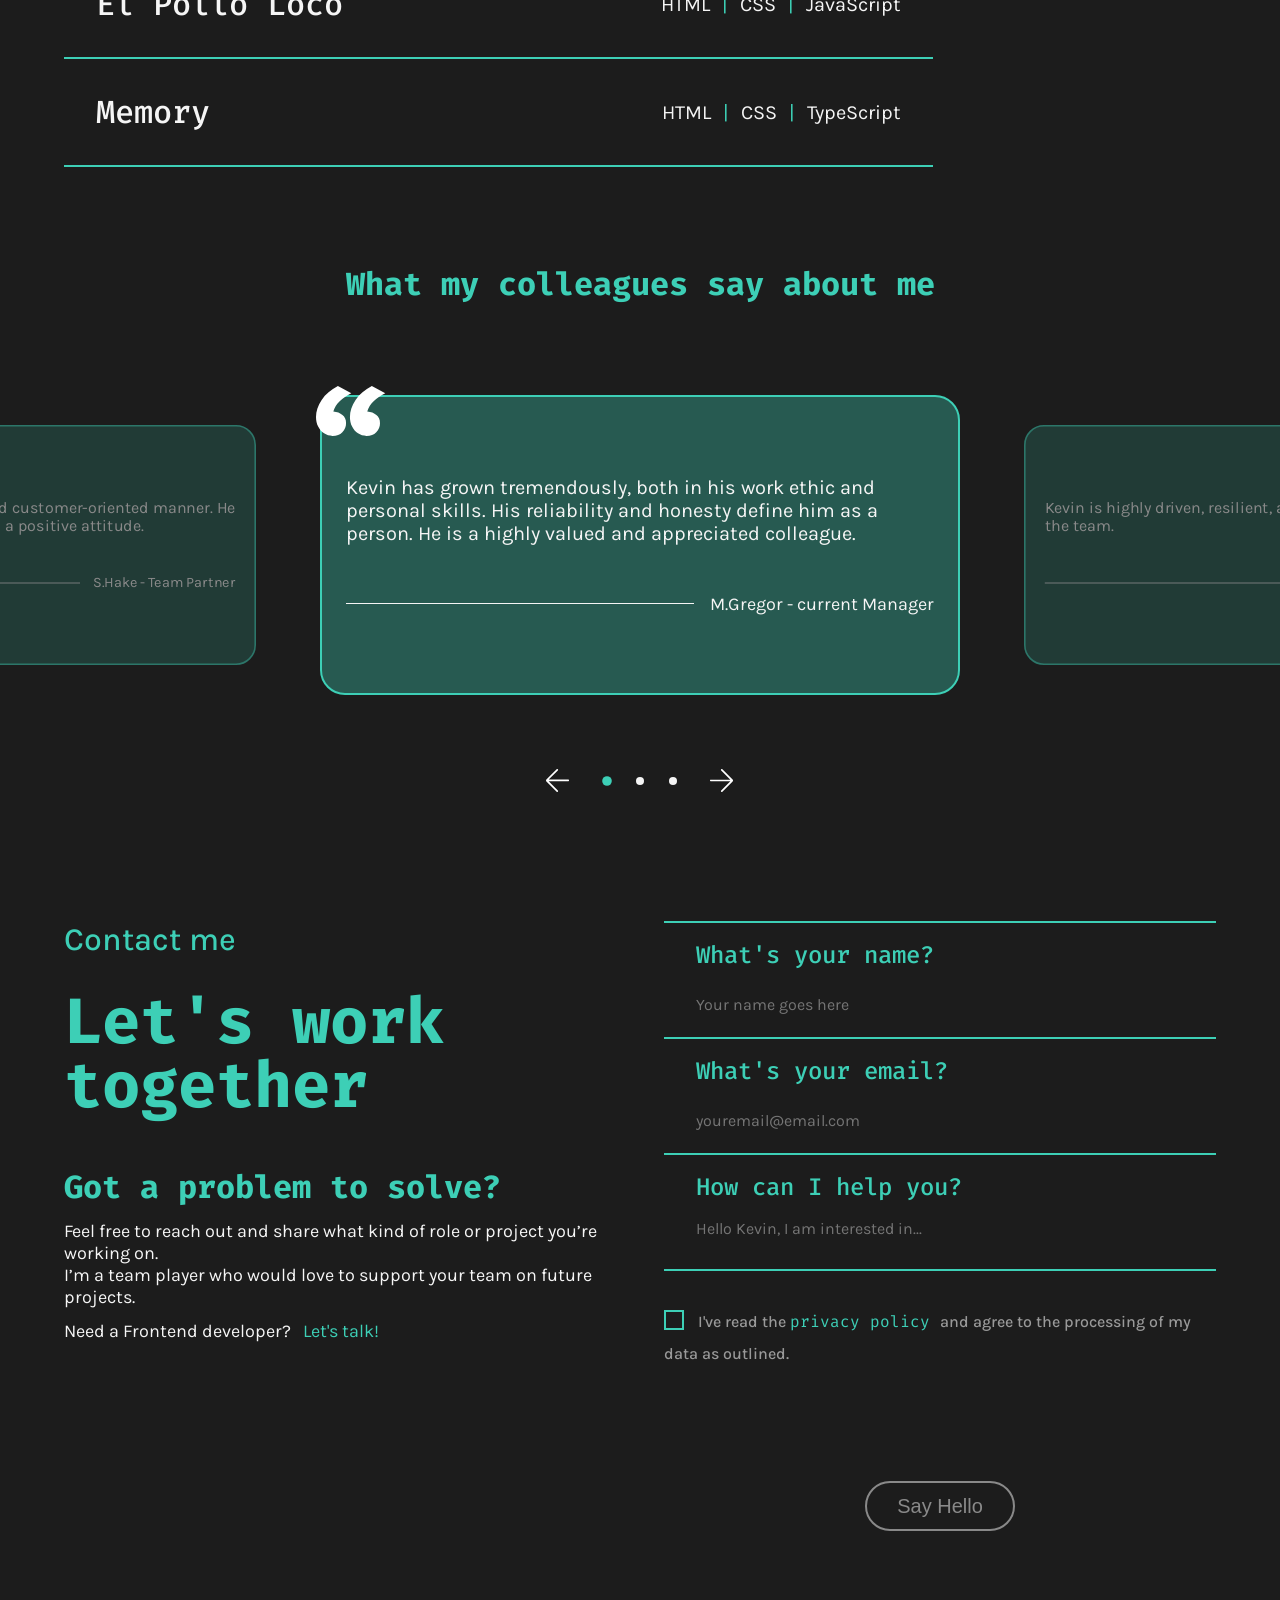
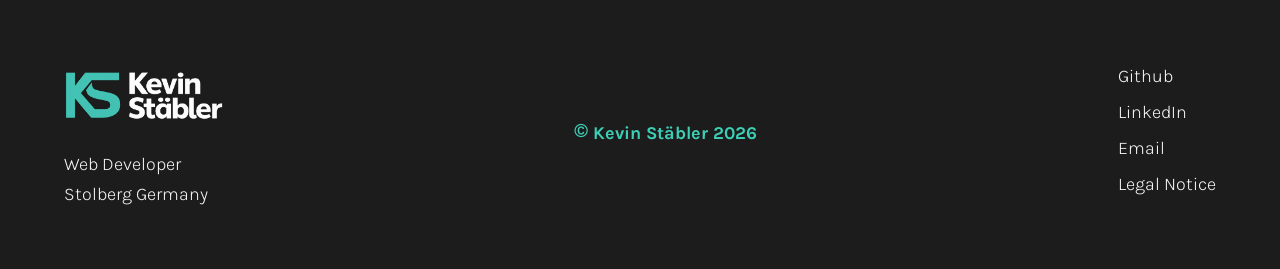
==== commit 8e56f305: "unify project preview image sizes and align previews with hovered rows" ====
--- a/index.html
+++ b/index.html
@@ -335,6 +335,14 @@
               <li>JavaScript</li>
             </ul>
           </div>
+          <div onclick="openProjectModal('memory')" data-project="memory" class="project">
+            <h4 class="project__title">Memory</h4>
+            <ul class="project__technologies">
+              <li>HTML</li>
+              <li>CSS</li>
+              <li>TypeScript</li>
+            </ul>
+          </div>
         </div>
 
         <div class="projects__preview" id="projects-preview">
--- a/css/base.css
+++ b/css/base.css
@@ -107,3 +107,15 @@
 ::-webkit-scrollbar {
   width: 0;
 }
+
+@media (max-width: 969px) {
+  .header__burger,
+  .header__return {
+    display: flex;
+  }
+
+  .burger-menu__content > a {
+    width: 130px;
+    text-align: left;
+  }
+}
--- a/css/keyframes.css
+++ b/css/keyframes.css
@@ -51,14 +51,14 @@
 
   to {
     transform: translateX(0);
-    color: rgb(245, 6, 173);
+    color: var(--color-primary);
   }
 }
 
 @keyframes approvalMessageOut {
   from {
     transform: translateX(0);
-    color: rgb(245, 6, 173);
+    color: var(--color-primary);
   }
 
   to {
--- a/css/sections/contact.css
+++ b/css/sections/contact.css
@@ -174,6 +174,8 @@
   color: transparent;
   transform: translateX(100%);
   text-align: left;
+  color: #29e7d8;
+  border-left: 4px solid #29e7d8;
 }
 
 .approval__message--show {
--- a/css/sections/header.css
+++ b/css/sections/header.css
@@ -22,6 +22,7 @@
   display: inline-flex;
   align-items: center;
   padding: 0;
+  margin-right: var(--spacing-lg);
   border: 1px solid var(--color-primary);
   border-radius: 999px;
   background-color: transparent;
@@ -141,19 +142,9 @@
     display: none;
   }
 
-  .header__burger,
-  .header__return {
-    display: flex;
-  }
-
   .header__return {
     margin-top: var(--spacing-lg);
     height: 25px;
-  }
-
-  .burger-menu__content > a {
-    width: 116px;
-    text-align: left;
   }
 
   .desktop {
--- a/css/sections/hero.css
+++ b/css/sections/hero.css
@@ -284,10 +284,6 @@
   user-select: none;
 }
 
-/* .image-wrapper > img {
-  animation: bounce 1500ms linear infinite;
-} */
-
 @media (max-width: 768px) {
   .hero__mail-adress {
     display: none;
--- a/css/sections/project-modal.css
+++ b/css/sections/project-modal.css
@@ -113,6 +113,9 @@
 .project-modal__preview > img {
   width: clamp(250px, 85vw, 650px);
   height: auto;
+  aspect-ratio: 296 / 192;
+  object-fit: cover;
+  border-radius: 16px;
   margin: var(--spacing-lg) 0 var(--spacing-2xl) 0;
   align-self: center;
 }
--- a/css/sections/projects.css
+++ b/css/sections/projects.css
@@ -74,11 +74,18 @@
 .projects__preview {
   grid-column: 2;
   position: relative;
+  pointer-events: none;
 }
 
 .projects__preview-img {
   width: 80%;
-  position: relative;
+  aspect-ratio: 296 / 192;
+  object-fit: cover;
+  border-radius: 16px;
+  position: absolute;
+  top: var(--preview-center, 0px);
+  transform: translateY(-50%);
+  visibility: hidden;
   z-index: 2;
   left: 20px;
 }
@@ -86,10 +93,11 @@
 .projects__preview::after {
   content: "";
   position: absolute;
-  top: 20px;
+  top: calc(var(--preview-center, 0px) + 20px);
   left: 40px;
-  right: 30px;
-  bottom: -10px;
+  width: 80%;
+  aspect-ratio: 296 / 192;
+  transform: translateY(-50%);
   background-image: url("../../assets/images/portrait-bg.svg");
   background-repeat: repeat;
   opacity: 0;
@@ -99,6 +107,10 @@
 
 .projects__preview--active::after {
   opacity: 1;
+}
+
+.projects__preview--active .projects__preview-img {
+  visibility: visible;
 }
 
 .projects > h3 {
@@ -162,6 +174,12 @@
   }
 }
 
+@media (max-width: 768px) {
+  .projects {
+    padding: var(--spacing-xl) var(--spacing-xs) var(--spacing-2xl) var(--spacing-xs);
+  }
+}
+
 @media (max-width: 635px) {
   .project {
     flex-direction: column;
--- a/css/sections/references.css
+++ b/css/sections/references.css
@@ -179,6 +179,10 @@
 }
 
 @media (max-width: 768px) {
+  .references {
+    padding: var(--spacing-xl) var(--spacing-xs) var(--spacing-2xl) var(--spacing-xs);
+  }
+
   .references__content {
     gap: 0;
   }
--- a/css/sections/skills.css
+++ b/css/sections/skills.css
@@ -168,7 +168,7 @@
 
 @media (max-width: 768px) {
   .skills__container {
-    padding: var(--spacing-2xl) var(--spacing-xs) var(--spacing-2xl) var(--spacing-xs);
+    padding: var(--spacing-xl) var(--spacing-xs) var(--spacing-2xl) var(--spacing-xs);
   }
 }
 
